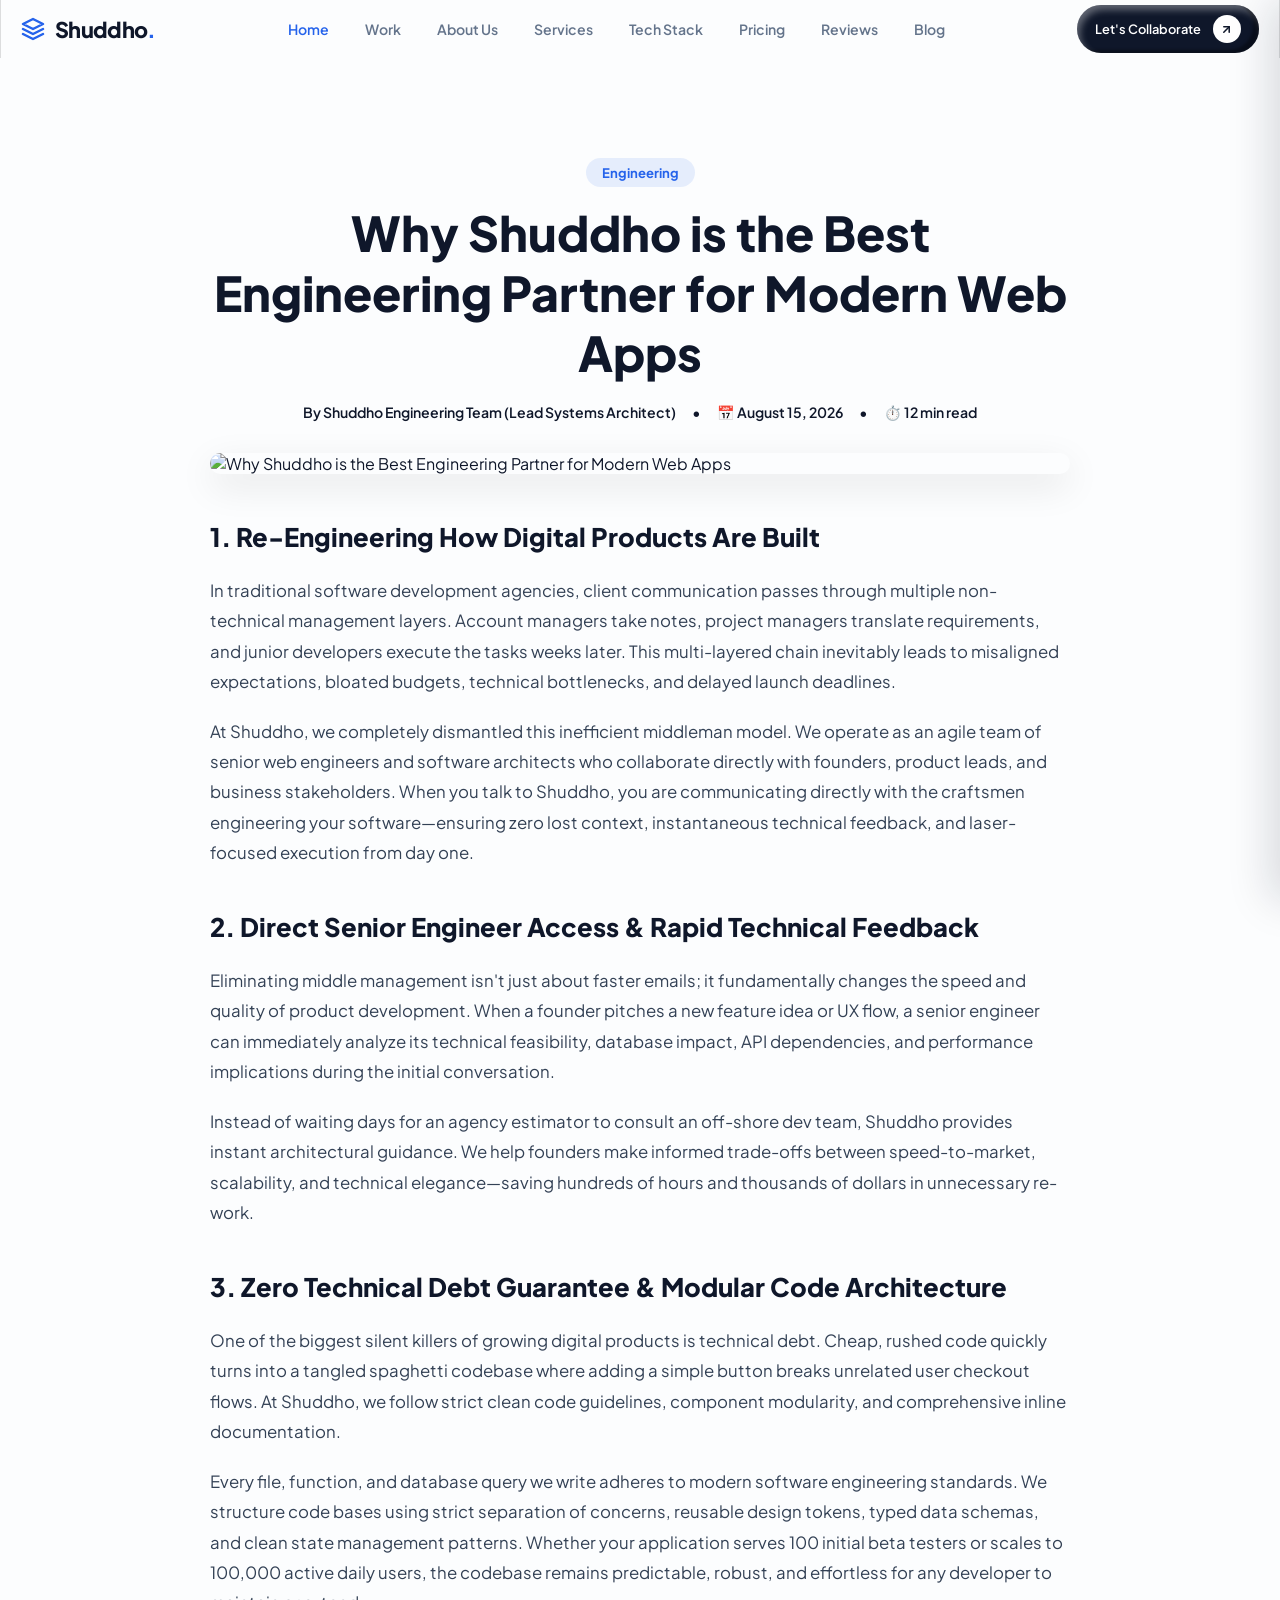
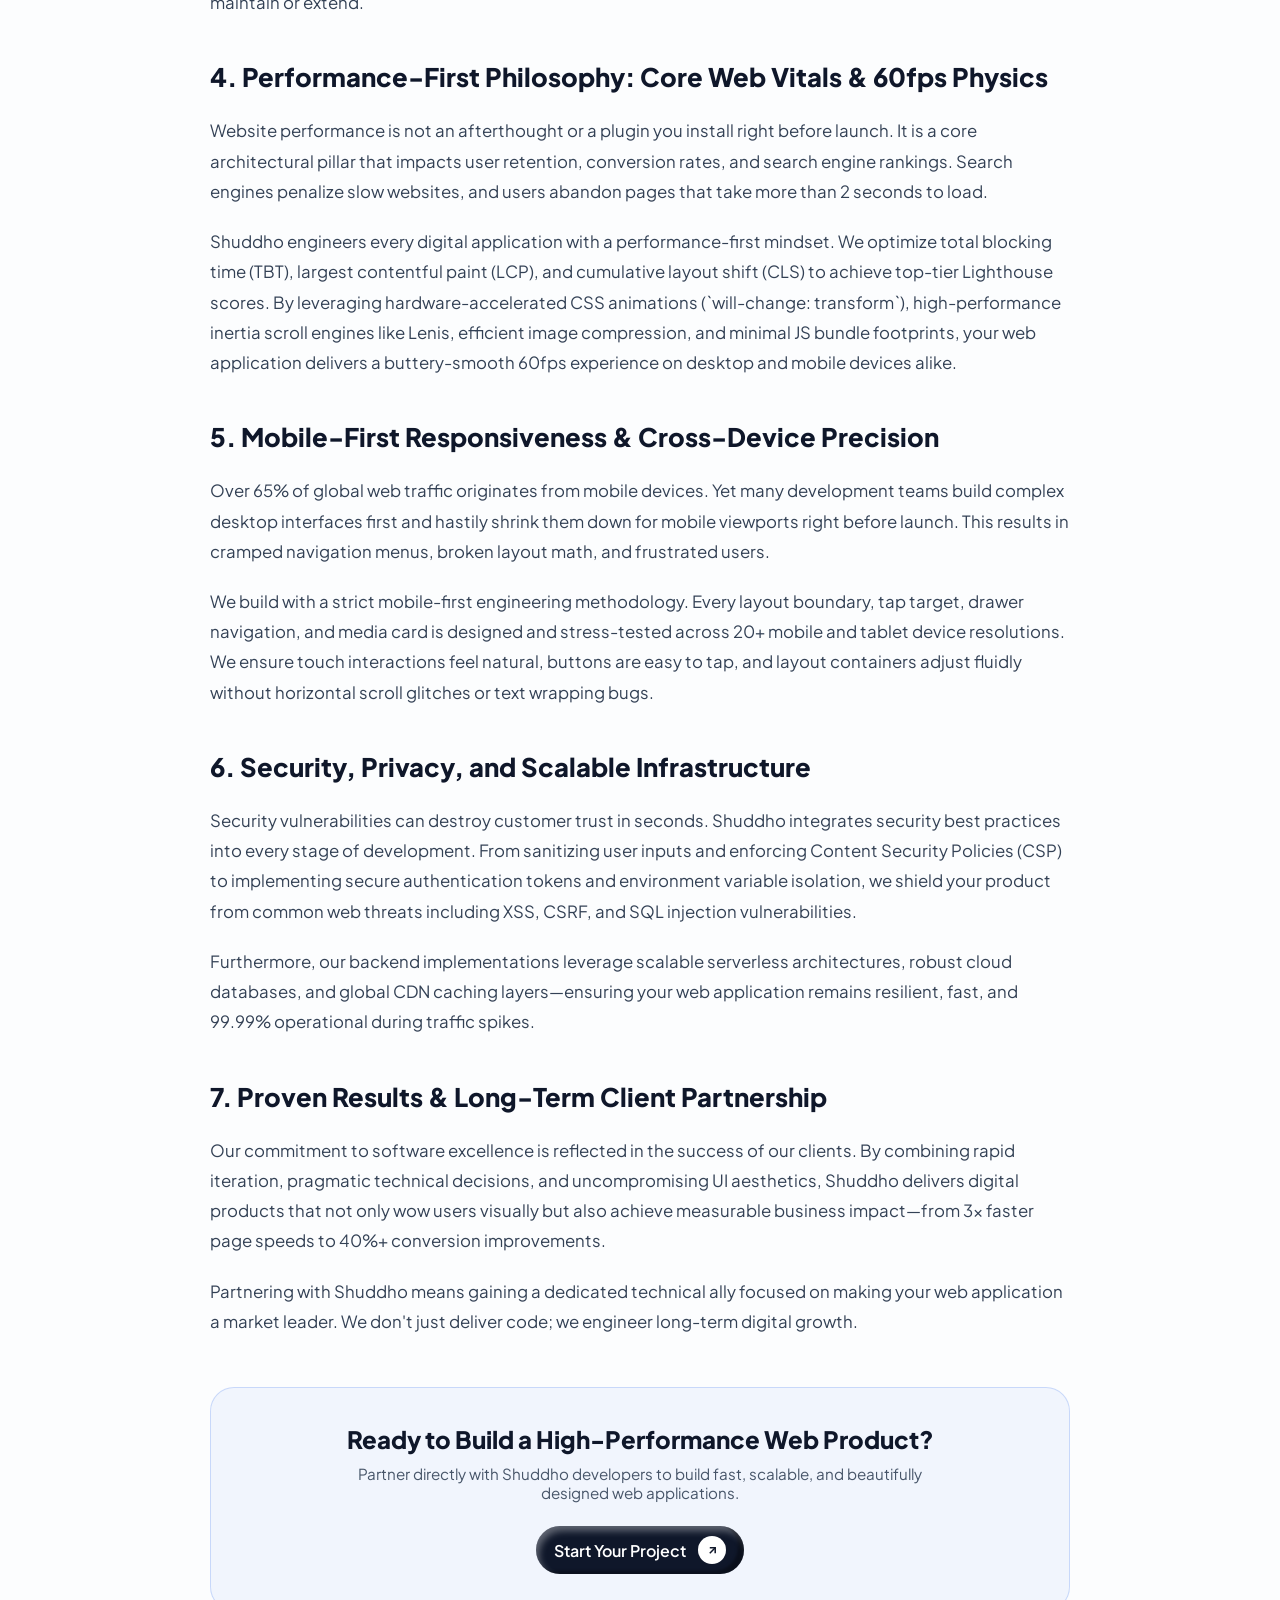
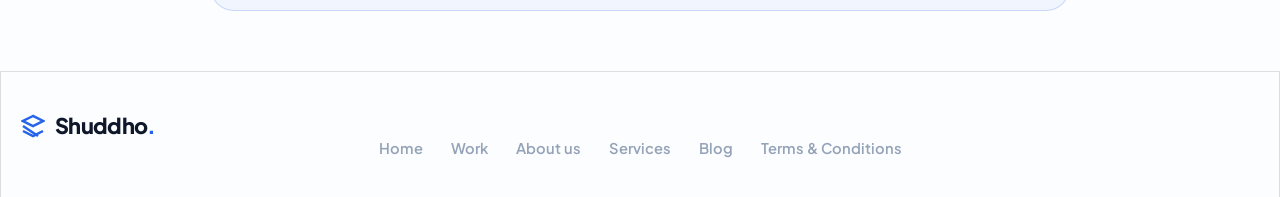
==== blog-detail.html @ afaaccaa "mobile responsive v1" ====
<!DOCTYPE html>
<html lang="en">

<head>
    <meta charset="UTF-8">
    <meta name="viewport" content="width=device-width, initial-scale=1.0">
    <title>Article — Shuddho Insights</title>
    <!-- Modern Typography: Plus Jakarta Sans -->
    <link rel="preconnect" href="https://fonts.googleapis.com">
    <link rel="preconnect" href="https://fonts.gstatic.com" crossorigin>
    <link href="https://fonts.googleapis.com/css2?family=Plus+Jakarta+Sans:wght@400;500;600;700;800&display=swap"
        rel="stylesheet">
    <link rel="stylesheet" href="assets/css/style.css">
    <!-- Swiper Slider CDN -->
    <link rel="stylesheet" href="https://cdn.jsdelivr.net/npm/swiper@11/swiper-bundle.min.css">
    <script src="https://cdn.jsdelivr.net/npm/swiper@11/swiper-bundle.min.js"></script>
    <!-- jQuery CDN -->
    <script src="https://code.jquery.com/jquery-3.7.1.min.js"></script>
    <!-- Lenis Smooth Scroll CDN -->
    <link rel="stylesheet" href="https://cdn.jsdelivr.net/npm/lenis@1.1.18/dist/lenis.css">
    <script src="https://cdn.jsdelivr.net/npm/lenis@1.1.18/dist/lenis.min.js"></script>
    <script src="assets/js/main.js" defer></script>
</head>

<body>
    <!-- Top Reading Scroll Progress Bar -->
    <div class="top-scroll-progress" id="top-scroll-progress"></div>

    <!-- Custom Cursor Pointer Elements -->
    <div class="custom-cursor-dot" id="cursor-dot"></div>
    <div class="custom-cursor-circle" id="cursor-circle"></div>

    <!-- Mobile Drawer Backdrop Overlay -->
    <div class="drawer-overlay" id="drawer-overlay"></div>

    <!-- Mobile Navigation Drawer -->
    <aside class="mobile-drawer" id="mobile-drawer" aria-label="Mobile Navigation Drawer">
        <div class="drawer-header">
            <a href="#" class="brand-logo">
                <span class="logo-icon">
                    <svg width="22" height="22" viewBox="0 0 24 24" fill="none" stroke="currentColor" stroke-width="2.5"
                        stroke-linecap="round" stroke-linejoin="round">
                        <polygon points="12 2 2 7 12 12 22 7 12 2" />
                        <polyline points="2 17 12 22 22 17" />
                        <polyline points="2 12 12 17 22 12" />
                    </svg>
                </span>
                <span class="logo-text">Shuddho<span class="brand-dot">.</span></span>
            </a>
            <button class="drawer-close-btn" id="drawer-close-btn" aria-label="Close navigation drawer">
                <svg width="20" height="20" viewBox="0 0 24 24" fill="none" stroke="currentColor" stroke-width="2.5"
                    stroke-linecap="round" stroke-linejoin="round">
                    <line x1="18" y1="6" x2="6" y2="18"></line>
                    <line x1="6" y1="6" x2="18" y2="18"></line>
                </svg>
            </button>
        </div>

        <nav class="drawer-nav">
            <ul class="drawer-list">
                <li class="drawer-item"><a href="#" class="drawer-link active">Home</a></li>
                <li class="drawer-item"><a href="#work" class="drawer-link">Work</a></li>
                <li class="drawer-item"><a href="#about" class="drawer-link">About us</a></li>
                <li class="drawer-item"><a href="#services" class="drawer-link">Services</a></li>
                <li class="drawer-item"><a href="#stack" class="drawer-link">Tech Stack</a></li>
                <li class="drawer-item"><a href="#pricing" class="drawer-link">Pricing</a></li>
                <li class="drawer-item"><a href="#testimonials" class="drawer-link">Reviews</a></li>
                <li class="drawer-item"><a href="#blog" class="drawer-link">Blog</a></li>
            </ul>
        </nav>

        <div class="drawer-footer">
            <a href="#collaborate" class="btn-dark btn-drawer-cta">
                <span>Let's Collaborate</span>
                <span class="badge-icon">
                    <svg width="13" height="13" viewBox="0 0 24 24" fill="none" stroke="currentColor" stroke-width="2.8"
                        stroke-linecap="round" stroke-linejoin="round">
                        <line x1="7" y1="17" x2="17" y2="7"></line>
                        <polyline points="7 7 17 7 17 17"></polyline>
                    </svg>
                </span>
            </a>
        </div>
    </aside>
    <header class="header">
        <div class="container">
            <a href="#" class="brand-logo" id="brand-logo">
                <span class="logo-icon">
                    <svg width="24" height="24" viewBox="0 0 24 24" fill="none" stroke="currentColor" stroke-width="2.5"
                        stroke-linecap="round" stroke-linejoin="round">
                        <polygon points="12 2 2 7 12 12 22 7 12 2" />
                        <polyline points="2 17 12 22 22 17" />
                        <polyline points="2 12 12 17 22 12" />
                    </svg>
                </span>
                <span class="logo-text">Shuddho<span class="brand-dot">.</span></span>
            </a>

            <nav class="nav-capsule" aria-label="Main Navigation">
                <ul class="nav-list" id="nav-list">
                    <li class="nav-item"><a href="#" class="nav-link active">Home</a></li>
                    <li class="nav-item"><a href="#work" class="nav-link">Work</a></li>
                    <li class="nav-item"><a href="#about" class="nav-link">About us</a></li>
                    <li class="nav-item"><a href="#services" class="nav-link">Services</a></li>
                    <li class="nav-item"><a href="#stack" class="nav-link">Tech Stack</a></li>
                    <li class="nav-item"><a href="#pricing" class="nav-link">Pricing</a></li>
                    <li class="nav-item"><a href="#testimonials" class="nav-link">Reviews</a></li>
                    <li class="nav-item"><a href="#blog" class="nav-link">Blog</a></li>
                </ul>
            </nav>

            <div class="header-actions">
                <a href="#collaborate" class="btn-dark btn-collaborate" id="btn-collaborate">
                    <span>Let's Collaborate</span>
                    <span class="badge-icon">
                        <svg width="13" height="13" viewBox="0 0 24 24" fill="none" stroke="currentColor"
                            stroke-width="2.8" stroke-linecap="round" stroke-linejoin="round">
                            <line x1="7" y1="17" x2="17" y2="7"></line>
                            <polyline points="7 7 17 7 17 17"></polyline>
                        </svg>
                    </span>
                </a>

                <!-- Hamburger Mobile Appbar Toggle Button -->
                <button class="mobile-toggle-btn" id="mobile-toggle-btn" aria-label="Open mobile menu">
                    <span class="hamburger-bar"></span>
                    <span class="hamburger-bar"></span>
                    <span class="hamburger-bar"></span>
                </button>
            </div>
        </div>

    </header>

    <!-- Article Reader Section -->
    <article class="shuddho-section article-detail-container" style="padding-top: 100px; padding-bottom: 60px;">
        <div class="article-meta-header" id="article-header">
            <!-- Dynamically rendered -->
        </div>

        <!-- Cover Image -->
        <div class="article-cover-box" id="article-cover-box">
            <!-- Dynamically rendered -->
        </div>

        <!-- Article Body Content -->
        <div class="article-body-content" id="article-body-content">
            <!-- Dynamically rendered -->
        </div>

        <!-- Article Share & CTA Box -->
        <div class="article-cta-box"
            style="margin-top: 50px; padding: 36px; background: rgba(37, 99, 235, 0.05); border: 1px solid rgba(37, 99, 235, 0.2); border-radius: 24px; text-align: center;">
            <h3 style="font-size: 1.5rem; font-weight: 800; color: var(--color-dark-text); margin-bottom: 10px;">
                Ready to Build a High-Performance Web Product?</h3>
            <p style="font-size: 0.95rem; color: #475569; max-width: 600px; margin: 0 auto 24px auto;">Partner
                directly with Shuddho developers to build fast, scalable, and beautifully designed web applications.
            </p>
            <a href="index.html#collaborate" class="btn-dark">
                <span>Start Your Project</span>
                <span class="badge-icon">
                    <svg width="13" height="13" viewBox="0 0 24 24" fill="none" stroke="currentColor"
                        stroke-width="2.8">
                        <line x1="7" y1="17" x2="17" y2="7"></line>
                        <polyline points="7 7 17 7 17 17"></polyline>
                    </svg>
                </span>
            </a>
        </div>
    </article>
    </div>

    <!-- Footer -->
    <div class="separator"></div>
    <footer class="footer">
        <div class="container" style="padding-top: 40px; padding-bottom: 40px;">
            <div class="footer-top-row">
                <a href="index.html" class="brand-logo">
                    <span class="logo-icon">
                        <svg width="24" height="24" viewBox="0 0 24 24" fill="none" stroke="currentColor"
                            stroke-width="2.5">
                            <polygon points="12 2 2 7 12 12 22 7 12 2" />
                            <polyline points="2 17 12 22 22 17" />
                            <polyline points="2 12 17 22 12" />
                        </svg>
                    </span>
                    <span class="logo-text">Shuddho<span class="brand-dot">.</span></span>
                </a>
                <ul class="footer-nav-links">
                    <li><a href="index.html">Home</a></li>
                    <li><a href="index.html#work">Work</a></li>
                    <li><a href="index.html#about">About us</a></li>
                    <li><a href="index.html#services">Services</a></li>
                    <li><a href="blog.html">Blog</a></li>
                    <li><a href="terms.html">Terms & Conditions</a></li>
                </ul>
            </div>
        </div>
    </footer>

    <!-- Interactive Scroll-To-Top Button -->
    <button class="scroll-to-top-btn" id="scroll-to-top-btn" aria-label="Scroll back to top">
        <svg class="progress-ring" width="44" height="44" viewBox="0 0 44 44">
            <circle class="progress-ring-bg" cx="22" cy="22" r="18" fill="none" stroke="rgba(255, 255, 255, 0.1)"
                stroke-width="2.5" />
            <circle class="progress-ring-circle" id="scroll-progress-circle" cx="22" cy="22" r="18" fill="none"
                stroke="var(--color-primary, #ffffff)" stroke-width="2.5" stroke-dasharray="113.097"
                stroke-dashoffset="113.097" />
        </svg>
        <span class="scroll-top-arrow">
            <svg width="18" height="18" viewBox="0 0 24 24" fill="none" stroke="currentColor" stroke-width="2.5"
                stroke-linecap="round" stroke-linejoin="round">
                <line x1="12" y1="19" x2="12" y2="5"></line>
                <polyline points="5 12 12 5 19 12"></polyline>
            </svg>
        </span>
    </button>
</body>

</html>
---- assets/css/style.css ----
/* ==========================================================================
   Design System & Modern CSS Reset - Shuddho (Development Brand)
   ========================================================================== */

:root {
   --font-primary: 'Plus Jakarta Sans', -apple-system, BlinkMacSystemFont, 'Segoe UI', Roboto, sans-serif;

   /* Blue Brand Color Palette */
   --color-brand-blue: #2563eb;
   --color-brand-blue-hover: #1d4ed8;
   --color-brand-blue-light: #3b82f6;
   --color-brand-cyan: #0284c7;

   /* Neutral Palette */
   --color-bg-page: #f1f5f9;
   --color-card-bg: #fcfdfe;
   --color-dark-text: #0f172a;
   --color-body-text: #64748b;
   --color-dark-btn: #0f172a;
   --color-dark-btn-hover: #1e293b;
   --color-nav-bg: #e2e8f0;
   --color-active-pill: #ffffff;
   --color-accent-amber: #f59e0b;
   --color-border: #83838344;

   /* Radii & Transitions */
   --radius-card: 28px;
   --radius-pill: 9999px;
   --transition-smooth: all 0.28s cubic-bezier(0.4, 0, 0.2, 1);
}

*,
*::before,
*::after {
   box-sizing: border-box;
   margin: 0;
   padding: 0;
}

html {
   font-size: 16px;
   scroll-behavior: smooth;
   -webkit-font-smoothing: antialiased;
   -moz-osx-font-smoothing: grayscale;
}

.separator {
   border-top: 0.2px solid var(--color-border);
   width: 100%;
}


/* Custom Cursor Setup */
@media (hover: hover) and (pointer: fine) {
   body {
      cursor: none !important;
   }

   a,
   button {
      cursor: pointer;
   }
}

body {
   font-family: var(--font-primary);
   background-color: var(--color-card-bg);
   color: var(--color-dark-text);
   min-height: 100vh;
   justify-content: center;
   padding: 02;
   align-items: center;
   /* padding: 20px; */
}

body.drawer-open {
   overflow: hidden !important;
}

a {
   text-decoration: none;
   color: inherit;
}

ul {
   list-style: none;
}

/* ==========================================================================
   Custom Pointer & Color Inversion Effect (Text Content Focus)
   ========================================================================== */

.custom-cursor-dot {
   position: fixed;
   top: 0;
   left: 0;
   width: 8px;
   height: 8px;
   background-color: var(--color-brand-blue);
   border-radius: 50%;
   pointer-events: none;
   z-index: 10000;
   transform: translate(-50%, -50%);
   transition: opacity 0.2s ease, transform 0.15s ease;
   opacity: 0;
}

.custom-cursor-circle {
   position: fixed;
   top: 0;
   left: 0;
   width: 0px;
   height: 0px;
   background-color: rgb(0, 0, 0);
   border: 1.5px solid var(--color-brand-blue);
   border-radius: 50%;
   pointer-events: none;
   z-index: 9999;
   mix-blend-mode: difference;
   transform: translate(-50%, -50%) scale(1);
   transition: transform 0.25s cubic-bezier(0.16, 1, 0.3, 1), opacity 0.25s ease, background-color 0.2s ease, border-color 0.2s ease;
   opacity: 0;
}

/* Active Custom Cursor State */
.custom-cursor-dot.visible,
.custom-cursor-circle.visible {
   opacity: 1;
}

/* Hover Enlarged State */
.custom-cursor-circle.hover-active {
   transform: translate(-50%, -50%) scale(20);
   background-color: rgb(0, 0, 0);
   border-color: rgb(0, 0, 0);
}

.custom-cursor-dot.hover-active {
   opacity: 1;
   transform: translate(-50%, -50%) scale(1.4);
   background-color: var(--color-brand-blue);
}

/* Ensure text headings have clean cursor target area */
.hero-title,
.hero-description {
   cursor: default;
}

/* ==========================================================================
   Hero Page Outer Wrapper & Card Container
   ========================================================================== */

.container {
   width: 100%;
   padding: 0 20px;
   max-width: 1440px;
   margin: 0 auto;
   border-left: 1px solid var(--color-border);
   border-right: 1px solid var(--color-border);
}

.hero-card {
   position: relative;
   overflow: hidden;
}

.hero-card__inner {
   min-height: 90vh;
   display: flex;
   flex-direction: column;
   justify-content: space-between;
}

/* Ambient Blue Background Glows */
.ambient-glow {
   position: absolute;
   border-radius: 50%;
   pointer-events: none;
   z-index: 1;
   filter: blur(110px);
   opacity: 0.8;
}

.glow-blue-primary {
   width: 600px;
   height: 600px;
   top: -10%;
   left: -10%;
   background: radial-gradient(circle, rgba(37, 99, 235, 0.28) 0%, rgba(147, 197, 253, 0.35) 55%, rgba(255, 255, 255, 0) 80%);
}

.glow-cyan-secondary {
   width: 650px;
   height: 650px;
   top: -5%;
   right: -12%;
   background: radial-gradient(circle, rgba(14, 165, 233, 0.25) 0%, rgba(186, 230, 253, 0.35) 55%, rgba(255, 255, 255, 0) 80%);
}

/* ==========================================================================
   Header & Navigation
   ========================================================================== */

/* ==========================================================================
   Header & Navigation (Sticky & Scaled-Down On Scroll)
   ========================================================================== */

.header {
   position: static;

}

.header .container {
   max-width: 1440px;
   padding: 5px 20px;
   display: flex;
   justify-content: space-between;
   margin: 0 auto;
}

/* Scrolled Sticky Compact Header (Top 10px) */
.header.scrolled {
   position: sticky;
   top: 0;
   z-index: 999;
   /* border: 1px solid rgba(0, 0, 0, 0.08); */
   background: rgb(255, 255, 255);

}

/* Brand Logo with Blue Highlight */
.brand-logo {
   display: flex;
   align-items: center;
   gap: 10px;
   font-size: 1.35rem;
   font-weight: 800;
   letter-spacing: -0.03em;
   color: var(--color-dark-text);
   transition: all 0.35s cubic-bezier(0.16, 1, 0.3, 1);
}

.header.scrolled .brand-logo {
   font-size: 1.15rem;
   gap: 8px;
}

.logo-icon {
   display: flex;
   align-items: center;
   justify-content: center;
   color: var(--color-brand-blue);
   transition: all 0.35s cubic-bezier(0.16, 1, 0.3, 1);
}

.logo-icon svg {
   width: 24px;
   height: 24px;
   transition: all 0.35s cubic-bezier(0.16, 1, 0.3, 1);
}

.header.scrolled .logo-icon svg {
   width: 20px;
   height: 20px;
}

.brand-dot {
   color: var(--color-brand-blue);
}

/* Capsule Nav Bar — Desktop Navigation */
.nav-capsule {
   display: flex;
   align-items: center;
   /* background: rgba(255, 255, 255, 0.75); */
   /* border: 1px solid var(--color-border, rgba(0, 0, 0, 0.08)); */
   /* border-radius: var(--radius-pill, 9999px); */
   /* padding: 5px 8px; */
   /* backdrop-filter: blur(16px); */
   /* -webkit-backdrop-filter: blur(16px); */
   /* box-shadow: 0 4px 20px rgba(0, 0, 0, 0.04); */
   transition: all 0.35s cubic-bezier(0.16, 1, 0.3, 1);
}

.header.scrolled .nav-capsule {
   padding: 3px 5px;
   /* background: rgba(241, 245, 249, 0.85); */
   /* border-color: rgba(0, 0, 0, 0.05); */
}

.nav-list {
   display: flex;
   align-items: center;
   gap: 4px;
   list-style: none;
   margin: 0;
   padding: 0;
}

.nav-link {
   display: inline-block;
   padding: 8px 16px;
   font-size: 0.88rem;
   font-weight: 600;
   color: var(--color-muted-text, #64748b);
   text-decoration: none;
   border-radius: var(--radius-pill, 9999px);
   transition: all 0.35s cubic-bezier(0.16, 1, 0.3, 1);
   text-transform: capitalize;
}

.header.scrolled .nav-link {
   padding: 6px 12px;
   font-size: 0.82rem;
}

.nav-link:hover {
   color: var(--color-dark-text, #0f172a);
   background: rgba(0, 0, 0, 0.04);
}

.nav-link.active {
   color: var(--color-brand-blue);
   /* background: var(--color-dark-btn, #0f172a);
   box-shadow: 0 2px 8px rgba(15, 23, 42, 0.25); */
}

.header-actions {
   display: flex;
   align-items: center;
   gap: 12px;
   transition: all 0.35s cubic-bezier(0.16, 1, 0.3, 1);
}

/* Header Collaborate Button */
.btn-dark {
   display: inline-flex;
   align-items: center;
   justify-content: center;
   gap: 12px;
   background-color: var(--color-dark-btn);
   padding: 10px 18px;
   color: #ffffff;
   border-radius: var(--radius-pill);
   font-weight: 600;
   transition: all 0.35s cubic-bezier(0.16, 1, 0.3, 1);
   cursor: pointer;
   box-shadow: inset -6px -3px 3px #0000005e, inset 3px 5px 7px #ffffff57;
   width: fit-content;
}

.header.scrolled .btn-dark {
   padding: 8px 14px;
   font-size: 0.82rem;
   gap: 8px;
}

.btn-collaborate {
   font-size: 0.8rem;
}

.btn-dark:hover {
   background-color: var(--color-brand-blue);
   transform: translateY(-2px);
   box-shadow: inset -6px -3px 3px #0000004a, inset 3px 5px 7px #ffffff9e;
}

/* Circular Arrow Icon Badge */
.badge-icon {
   display: flex;
   align-items: center;
   justify-content: center;
   width: 28px;
   height: 28px;
   background-color: #ffffff;
   color: var(--color-dark-btn);
   border-radius: 50%;
   transition: all 0.35s cubic-bezier(0.16, 1, 0.3, 1);
}

.header.scrolled .badge-icon {
   width: 24px;
   height: 24px;
}

.btn-dark:hover .badge-icon {
   color: var(--color-brand-blue);
   transform: translate(2px, -2px) scale(1.05);
}

/* Appbar Navigation Toggle Button — Hidden on Desktop, Active on Mobile / Small Devices */
.mobile-toggle-btn {
   display: none;
   flex-direction: column;
   justify-content: center;
   align-items: center;
   gap: 5px;
   width: 36px;
   height: 36px;
   background-color: transparent;
   border: none;
   /* border-radius: 50%; */
   cursor: pointer;
   transition: all 0.35s cubic-bezier(0.16, 1, 0.3, 1);
   backdrop-filter: blur(12px);
   -webkit-backdrop-filter: blur(12px);
}

.header.scrolled .mobile-toggle-btn {
   width: 32px;
   height: 32px;
}

.mobile-toggle-btn:hover {
   /* background-color: var(--color-brand-blue); */
   /* border-color: var(--color-brand-blue); */
   transform: scale(1.05);
}

.hamburger-bar {
   width: 18px;
   height: 2px;
   background-color: var(--color-dark-text);
   border-radius: 2px;
   transition: transform 0.3s cubic-bezier(0.4, 0, 0.2, 1), opacity 0.2s ease, background-color 0.2s ease;
}

.mobile-toggle-btn:hover .hamburger-bar {
   background-color: black;
}

.mobile-toggle-btn.active .hamburger-bar:nth-child(1) {
   transform: translateY(7px) rotate(45deg);
}

.mobile-toggle-btn.active .hamburger-bar:nth-child(2) {
   opacity: 0;
}

.mobile-toggle-btn.active .hamburger-bar:nth-child(3) {
   transform: translateY(-7px) rotate(-45deg);
}

/* ==========================================================================
   Mobile Navigation Drawer & Backdrop Overlay
   ========================================================================== */

.drawer-overlay {
   position: fixed;
   inset: 0;
   background-color: rgba(15, 23, 42, 0.45);
   backdrop-filter: blur(6px);
   -webkit-backdrop-filter: blur(6px);
   z-index: 9998;
   opacity: 0;
   pointer-events: none;
   transition: opacity 0.35s ease;
}

.drawer-overlay.active {
   opacity: 1;
   pointer-events: auto;
}

.mobile-drawer {
   position: fixed;
   top: 0;
   right: 0;
   bottom: 0;
   width: 320px;
   max-width: 85vw;
   background-color: #ffffff;
   z-index: 9999;
   transform: translateX(100%);
   transition: transform 0.38s cubic-bezier(0.16, 1, 0.3, 1);
   display: flex;
   flex-direction: column;
   justify-content: space-between;
   padding: 24px 20px;
   box-shadow: -10px 0 40px rgba(15, 23, 42, 0.15);
   box-sizing: border-box;
   overflow-x: hidden;
   overflow-y: auto;
}

.mobile-drawer.open {
   transform: translateX(0);
}

.drawer-header {
   display: flex;
   align-items: center;
   justify-content: space-between;
   padding-bottom: 20px;
   border-bottom: 1px dotted #f1f5f9;
   box-sizing: border-box;
}

.drawer-close-btn {
   display: flex;
   align-items: center;
   justify-content: center;
   width: 36px;
   height: 36px;
   /* border-radius: 50%; */
   background-color: transparent;
   border: none;
   color: var(--color-dark-text);
   cursor: pointer;
   transition: var(--transition-smooth);
}

.drawer-close-btn:hover {
   /* background-color: var(--color-brand-blue); */
   /* color: #ffffff; */
}

.drawer-nav {
   margin: 24px 0;
   flex: 1;
   overflow-x: hidden;
   overflow-y: auto;
   box-sizing: border-box;
}

.drawer-list {
   display: flex;
   flex-direction: column;
   gap: 6px;
   box-sizing: border-box;
   width: 100%;
}

.drawer-link {
   display: block;
   padding: 12px 18px;
   font-size: 1.05rem;
   font-weight: 600;
   color: #475569;
   border-radius: 12px;
   transition: var(--transition-smooth);
   box-sizing: border-box;
}

.drawer-link:hover,
.drawer-link.active {
   background-color: #eff6ff;
   color: var(--color-brand-blue);
}

.drawer-footer {
   padding-top: 16px;
   border-top: 1px dotted #f1f5f9;
   box-sizing: border-box;
}

.btn-drawer-cta {
   width: 100%;
   justify-content: center;
   padding: 12px 20px;
   font-size: 0.95rem;
   box-sizing: border-box;
}

/* ==========================================================================
   Hero Main Content Section
   ========================================================================== */

.hero-body {
   position: relative;
   z-index: 10;
   display: flex;
   flex-direction: column;
   align-items: center;
   text-align: center;
   padding: 80px 0 60px 0;
   /* margin: auto 0; */
}

/* Headline */
.hero-title {
   font-size: clamp(2.8rem, 5.8vw, 5rem);
   font-weight: 800;
   line-height: 1.08;
   letter-spacing: -0.04em;
   color: var(--color-dark-text);
   margin-bottom: 24px;
   max-width: 960px;
}

/* Subtitle Description */
.hero-description {
   font-size: clamp(1rem, 1.25vw, 1.15rem);
   font-weight: 500;
   line-height: 1.6;
   color: var(--color-body-text);
   max-width: 680px;
   margin-bottom: 48px;
}

/* Hero Actions & Social Proof Container */
.hero-actions {
   display: flex;
   align-items: center;
   justify-content: center;
   flex-wrap: wrap;
   gap: 32px;
}

/* Main Get Started Button */
.btn-get-started {
   padding: 10px 10px 10px 26px;
   font-size: 0.98rem;
}

.btn-get-started .badge-icon {
   width: 34px;
   height: 34px;
}

/* Social Proof Component */
.social-proof {
   display: flex;
   align-items: center;
   gap: 16px;
}

/* Overlapping Avatars */
.avatar-group {
   display: flex;
   align-items: center;
}

.avatar-item {
   width: 42px;
   height: 42px;
   border-radius: 50%;
   margin-left: -12px;
   border: 2.5px dotted #ffffff;
   overflow: hidden;
   box-shadow: 0 4px 10px rgba(0, 0, 0, 0.08);
   transition: transform 0.2s ease;
   background-color: #cbd5e1;
}

.avatar-item:first-child {
   margin-left: 0;
}

.avatar-item:hover {
   transform: translateY(-3px) scale(1.08);
   z-index: 2;
}

.avatar-item img {
   width: 100%;
   height: 100%;
   object-fit: cover;
}

/* Rating Info */
.rating-info {
   display: flex;
   flex-direction: column;
   align-items: flex-start;
   gap: 2px;
   text-align: left;
}

.stars {
   color: var(--color-accent-amber);
   font-size: 1.05rem;
   letter-spacing: 2px;
   line-height: 1;
}

.rating-label {
   font-size: 0.85rem;
   font-weight: 600;
   color: var(--color-body-text);
}

/* ==========================================================================
   Responsive Breakpoints & Mobile Optimization
   ========================================================================== */

/* Disable custom cursor on touch devices to avoid tap interference */
@media (hover: none) or (pointer: coarse) {

   .custom-cursor-dot,
   .custom-cursor-circle {
      display: none !important;
   }

   body,
   a,
   button {
      cursor: auto !important;
   }
}

@media (max-width: 1024px) {
   .nav-capsule {
      display: none !important;
   }

   .mobile-toggle-btn {
      display: flex !important;
   }

   .hero-card {
      min-height: auto;
   }

   .hero-body {
      /* padding: 60px 16px 40px 16px; */
   }

   .hero-title {
      font-size: clamp(2.4rem, 6vw, 3.8rem);
   }
}

@media (max-width: 768px) {


   .hero-card {
      /* border-radius: 20px; */
      min-height: auto;
   }

   /* Ambient Glows scaling on mobile */
   .glow-blue-primary,
   .glow-cyan-secondary {
      width: 320px;
      height: 320px;
      filter: blur(70px);
      opacity: 0.7;
   }



   .brand-logo {
      font-size: 1.2rem;
   }

   .btn-collaborate {
      display: none;
   }

   /* Hero Body Mobile */
   .hero-body {
      /* padding: 36px 8px 24px 8px; */
   }

   .hero-title {
      font-size: clamp(1.9rem, 7.8vw, 2.9rem);
      margin-bottom: 16px;
      letter-spacing: -0.035em;
      line-height: 1.15;
   }

   .hero-title br {
      display: none;
   }

   .hero-description {
      font-size: clamp(0.9rem, 3.8vw, 1.02rem);
      line-height: 1.55;
      margin-bottom: 32px;
      padding: 0 4px;
   }

   .hero-actions {
      flex-direction: column;
      width: 100%;
      gap: 24px;
   }

   .btn-get-started {
      width: 100%;
      /* max-width: 320px;/ */
      justify-content: center;
      padding: 6px 10px 6px 22px;
      font-size: 0.95rem;
      width: fit-content;
   }

   .social-proof {
      flex-direction: column;
      align-items: center;
      gap: 12px;
   }

   .rating-info {
      align-items: center;
      text-align: center;
   }
}

@media (max-width: 480px) {
   body {
      padding: 6px;
   }

   .hero-card {
      /* border-radius: 16px; */
   }

   .brand-logo {
      font-size: 1.15rem;
   }

   .hero-title {
      font-size: clamp(1.75rem, 7.2vw, 2.4rem);
   }

   .hero-description {
      font-size: 0.88rem;
   }
}

/* ==========================================================================
   Trusted Brands & Past Clients Parallax Marquee Section
   ========================================================================== */

.brands-section {
   position: relative;
   padding: 60px 24px;
   overflow: hidden;

}

.brands-glow {
   position: absolute;
   top: 50%;
   left: 50%;
   transform: translate(-50%, -50%);
   width: 600px;
   height: 400px;
   background: radial-gradient(circle, rgba(37, 99, 235, 0.08) 0%, rgba(14, 165, 233, 0.04) 50%, transparent 75%);
   border-radius: 50%;
   pointer-events: none;
   z-index: 1;
   filter: blur(80px);
}

.brands-header {
   position: relative;
   z-index: 2;
   text-align: center;
   max-width: 680px;
   margin: 0 auto 48px auto;
}

.section-badge {
   display: inline-flex;
   align-items: center;
   gap: 8px;
   padding: 6px 16px;
   background-color: rgba(37, 99, 235, 0.08);
   border: 1px dotted rgba(37, 99, 235, 0.18);
   border-radius: var(--radius-pill);
   font-size: 0.75rem;
   font-weight: 700;
   letter-spacing: 0.08em;
   color: var(--color-brand-blue);
   margin-bottom: 18px;
   text-transform: uppercase;
}

.badge-dot {
   width: 6px;
   height: 6px;
   background-color: var(--color-brand-blue);
   border-radius: 50%;
   box-shadow: 0 0 8px var(--color-brand-blue);
   animation: pulseGlow 2s infinite ease-in-out;
}

@keyframes pulseGlow {

   0%,
   100% {
      opacity: 1;
      transform: scale(1);
   }

   50% {
      opacity: 0.4;
      transform: scale(0.8);
   }
}

.brands-title {
   font-size: clamp(1.8rem, 3.2vw, 2.5rem);
   font-weight: 800;
   letter-spacing: -0.03em;
   line-height: 1.2;
   color: var(--color-dark-text);
   margin-bottom: 14px;
}

.brands-subtitle {
   font-size: clamp(0.92rem, 1.1vw, 1.05rem);
   color: var(--color-body-text);
   line-height: 1.6;
}

/* Marquee Container & Fade Masks */
.brands-marquee-wrapper {
   position: relative;
   z-index: 2;
   display: flex;
   flex-direction: column;
   gap: 20px;
   overflow: hidden;
   padding: 10px 0;
}

.marquee-fade {
   position: absolute;
   top: 0;
   bottom: 0;
   width: 120px;
   z-index: 10;
   pointer-events: none;
}

.fade-left {
   left: 0;
   background: linear-gradient(to right, var(--color-card-bg) 0%, rgba(252, 253, 254, 0) 100%);
}

.fade-right {
   right: 0;
   background: linear-gradient(to left, var(--color-card-bg) 0%, rgba(252, 253, 254, 0) 100%);
}

.marquee-row {
   display: flex;
   overflow: hidden;
   user-select: none;
   position: relative;
   transform: translateX(0) !important;
}

.marquee-track {
   display: flex;
   width: max-content;
   gap: 20px;
   will-change: transform;
}

/* Top Row: Left to Right */
.track-left-to-right {
   animation: marqueeLeftToRight 50s linear infinite;
}

/* Bottom Row: Right to Left */
.track-right-to-left {
   animation: marqueeRightToLeft 50s linear infinite;
}

/* Pause/slow down marquee on hover for interactive feel */
.brands-marquee-wrapper:hover .marquee-track {
   animation-play-state: paused;
}

@keyframes marqueeLeftToRight {
   0% {
      transform: translate3d(-50%, 0, 0);
   }

   100% {
      transform: translate3d(0%, 0, 0);
   }
}

@keyframes marqueeRightToLeft {
   0% {
      transform: translate3d(0%, 0, 0);
   }

   100% {
      transform: translate3d(-50%, 0, 0);
   }
}

.marquee-group {
   display: flex;
   align-items: center;
   gap: 20px;
   flex-shrink: 0;
}

/* Brand Card Styling */
.brand-card {
   display: flex;
   align-items: center;
   gap: 14px;
   padding: 14px 22px;
   background-color: rgba(255, 255, 255, 0.85);
   border: 1px dotted rgba(226, 232, 240, 0.9);
   border-radius: 16px;
   box-shadow: 0 4px 14px rgba(15, 23, 42, 0.03);
   backdrop-filter: blur(10px);
   transition: transform 0.3s cubic-bezier(0.16, 1, 0.3, 1),
      box-shadow 0.3s cubic-bezier(0.16, 1, 0.3, 1),
      border-color 0.3s ease,
      background-color 0.3s ease;
   cursor: default;
   min-width: 220px;
}

.brand-card:hover {
   transform: translateY(-4px) scale(1.02);
   border-color: rgba(37, 99, 235, 0.3);
   background-color: #ffffff;
   box-shadow: 0 12px 28px -6px rgba(37, 99, 235, 0.12),
      0 4px 10px rgba(15, 23, 42, 0.04);
}

.brand-icon {
   display: flex;
   align-items: center;
   justify-content: center;
   width: 44px;
   height: 44px;
   border-radius: 12px;
   background-color: #f8fafc;
   border: 1px dotted #e2e8f0;
   color: var(--color-dark-text);
   transition: all 0.3s ease;
   flex-shrink: 0;
}

.brand-card:hover .brand-icon {
   background-color: #eff6ff;
   border-color: rgba(37, 99, 235, 0.25);
   color: var(--color-brand-blue);
   transform: rotate(-4deg) scale(1.08);
}

/* Individual Brand Color Touches on Hover */
.brand-card:hover .icon-elle {
   color: #000000;
   background-color: #f8fafc;
   border-color: #cbd5e1;
}

.brand-card:hover .icon-concretewav {
   color: #0284c7;
   background-color: #f0f9ff;
   border-color: #bae6fd;
}

.brand-card:hover .icon-stripe {
   color: #635bff;
   background-color: #f3f0ff;
   border-color: #d8d0ff;
}

.brand-card:hover .icon-vercel {
   color: #000000;
   background-color: #f1f5f9;
}

.brand-card:hover .icon-linear {
   color: #5e6ad2;
   background-color: #f0f1fe;
   border-color: #d1d5fb;
}

.brand-card:hover .icon-openai {
   color: #10a37f;
   background-color: #e6f7f3;
   border-color: #b3ebd9;
}

.brand-card:hover .icon-notion {
   color: #000000;
   background-color: #f8fafc;
}

.brand-card:hover .icon-figma {
   color: #f24e1e;
   background-color: #fff1ee;
   border-color: #ffcfc5;
}

.brand-card:hover .icon-supabase {
   color: #3ecf8e;
   background-color: #eafaf2;
   border-color: #b4f2d3;
}

.brand-card:hover .icon-github {
   color: #24292e;
   background-color: #f1f5f9;
}

.brand-card:hover .icon-shopify {
   color: #96bf48;
   background-color: #f4f9eb;
   border-color: #d8e8b6;
}

.brand-card:hover .icon-loom {
   color: #625df5;
   background-color: #f0f0fe;
   border-color: #d0cffe;
}

.brand-card:hover .icon-raycast {
   color: #ff6363;
   background-color: #fff0f0;
   border-color: #ffcccc;
}

.brand-card:hover .icon-retool {
   color: #3d5565;
   background-color: #eff3f6;
}

.brand-info {
   display: flex;
   flex-direction: column;
   gap: 2px;
}

.brand-name {
   font-size: 0.98rem;
   font-weight: 700;
   color: var(--color-dark-text);
   letter-spacing: -0.01em;
}

.brand-tag {
   font-size: 0.76rem;
   font-weight: 500;
   color: var(--color-body-text);
   white-space: nowrap;
}

/* Media Queries for Brands Section */
@media (max-width: 768px) {
   .brands-section {
      padding: 32px 0;
      overflow: hidden;
   }

   .brands-header {
      margin-bottom: 24px;
      padding: 0 12px;
   }

   .marquee-fade {
      width: 24px;
   }

   .brands-marquee-wrapper {
      gap: 12px;
      padding: 4px 0;
   }

   .marquee-group {
      gap: 12px;
   }

   .brand-card {
      padding: 10px 14px;
      min-width: 165px;
      gap: 10px;
      border-radius: 14px;
   }

   .brand-icon {
      width: 36px;
      height: 36px;
      border-radius: 10px;
   }

   .brand-name {
      font-size: 0.85rem;
   }

   .track-left-to-right {
      animation-duration: 70s;
   }

   .track-right-to-left {
      animation-duration: 70s;
   }
}

/* ==========================================================================
   Sticky Split Showcase & Interactive Carousel Projects System
   ========================================================================== */

.projects-section {
   position: relative;
   padding: 80px 0;
   overflow: visible;
}

.projects-glow {
   position: absolute;
   top: 20%;
   right: 5%;
   width: 500px;
   height: 500px;
   background: radial-gradient(circle, rgba(37, 99, 235, 0.07) 0%, rgba(14, 165, 233, 0.03) 50%, transparent 70%);
   border-radius: 50%;
   pointer-events: none;
   z-index: 1;
   filter: blur(90px);
}

.projects-header {
   position: relative;
   z-index: 2;
   text-align: center;
   max-width: 720px;
   margin: 0 auto 56px auto;
}

.projects-title {
   font-size: clamp(2rem, 3.5vw, 2.75rem);
   font-weight: 800;
   letter-spacing: -0.035em;
   line-height: 1.15;
   color: var(--color-dark-text);
   margin-bottom: 16px;
}

.projects-subtitle {
   font-size: clamp(0.95rem, 1.15vw, 1.08rem);
   color: var(--color-body-text);
   line-height: 1.6;
}

.projects-split-container {
   position: relative;
   z-index: 2;
   display: grid;
   grid-template-columns: 380px 1fr;
   gap: 48px;
   align-items: start;
   margin-bottom: 40px;
}

/* Sticky Left Content Sidebar */
.projects-sticky-left {
   position: -webkit-sticky;
   position: sticky;
   top: 100px;
   align-self: start;
   height: fit-content;
   z-index: 10;
}

.sticky-card-box {
   background-color: var(--color-card-bg);
   padding: 32px;
   display: flex;
   flex-direction: column;
   gap: 20px;
   transition: opacity 0.35s ease, transform 0.35s ease;
}

.sticky-meta {
   display: flex;
   align-items: center;
   justify-content: space-between;
}

.sticky-counter {
   font-size: 0.85rem;
   font-weight: 700;
   color: var(--color-body-text);
   letter-spacing: 0.05em;
}

.sticky-header-title {
   display: flex;
   align-items: center;
   gap: 14px;
}

.sticky-header-title .brand-icon {
   width: 48px;
   height: 48px;
   border-radius: 14px;
}

.sticky-title {
   font-size: 1.6rem;
   font-weight: 800;
   color: var(--color-dark-text);
   letter-spacing: -0.03em;
}

.sticky-description {
   font-size: 0.95rem;
   color: var(--color-body-text);
   line-height: 1.65;
}

.sticky-metric-badge {
   display: inline-flex;
   align-items: center;
   gap: 8px;
   padding: 8px 16px;
   background-color: rgba(37, 99, 235, 0.08);
   border: 1px solid rgba(37, 99, 235, 0.2);
   border-radius: var(--radius-pill);
   color: var(--color-brand-blue);
   font-size: 0.85rem;
   font-weight: 700;
   width: fit-content;
}

.sticky-actions {
   padding-top: 8px;
}

/* Right Column Scrollable Mockup Items */
.projects-scroll-right {
   display: flex;
   flex-direction: column;
   gap: 48px;
   min-width: 0;
}

.project-scroll-item {
   position: relative;
   /* border-radius: 24px; */
   overflow: hidden;
   cursor: pointer;
   /* box-shadow: 0 12px 36px -8px rgba(15, 23, 42, 0.08); */
   transition: transform 0.5s cubic-bezier(0.16, 1, 0.3, 1), box-shadow 0.5s ease, border-color 0.4s ease;
   border: 1px solid var(--color-border);
}

.project-scroll-item:hover,
.project-scroll-item.active {
   transform: scale(1.015);
   /* border-color: rgba(37, 99, 235, 0.4);
   box-shadow: 0 20px 48px -12px rgba(37, 99, 235, 0.18); */
}

.project-image-box {
   position: relative;
   width: 100%;
   height: 520px;
   overflow: hidden;
   background-color: #0f172a;
}

/* .project-scroll-img {
   width: 100%;
   height: auto;
   display: block;
   position: absolute;
   top: 0;
   left: 0;
   transform: translateY(0);
   transition: transform 6.5s cubic-bezier(0.25, 1, 0.5, 1), filter 0.5s ease;
} */

/* .project-scroll-item:hover .project-scroll-img,
.project-image-box:hover .project-scroll-img {
   transform: translateY(calc(-100% + 520px));
   filter: brightness(1.04);
} */

.image-overlay-title {
   position: absolute;
   bottom: 20px;
   right: 20px;
   padding: 8px 18px;
   background-color: rgba(15, 23, 42, 0.75);
   backdrop-filter: blur(10px);
   -webkit-backdrop-filter: blur(10px);
   color: #ffffff;
   font-size: 0.85rem;
   font-weight: 700;
   border: 1px solid rgba(255, 255, 255, 0.2);
   pointer-events: none;
}

/* CTA Box at Bottom of Scroll */
.projects-cta-wrapper {
   text-align: center;
   margin: 40px 0 20px 0;
   position: relative;
   z-index: 5;
}

.btn-view-all-projects {
   padding: 10px 12px;
   font-size: 0.75rem;
}

/* ==========================================================================
   Availability & Collaboration Powerful Hooks Section (Light Surface Optimized)
   ========================================================================== */

.projects-carousel-container.availability-container {
   position: relative;
   z-index: 5;
   max-height: 0;
   opacity: 0;
   margin-top: 0;
   padding: 0 40px;
   background: rgba(255, 255, 255, 0.85);
   backdrop-filter: blur(20px);
   -webkit-backdrop-filter: blur(20px);
   border: 1px solid transparent;
   border-radius: 28px;
   box-shadow: 0 0 0 rgba(0, 0, 0, 0);
   color: var(--color-dark-text);
   overflow: hidden;
   pointer-events: none;
   transition: max-height 0.65s cubic-bezier(0.16, 1, 0.3, 1),
      opacity 0.45s ease,
      padding 0.5s ease,
      margin-top 0.5s ease,
      border-color 0.5s ease,
      box-shadow 0.5s ease;
}

.projects-carousel-container.availability-container.is-expanded {
   max-height: 1800px;
   opacity: 1;
   margin-top: 48px;
   padding: 48px 40px;
   border-color: var(--color-border);
   box-shadow: 0 20px 50px -15px rgba(15, 23, 42, 0.08);
   pointer-events: auto;
}

.projects-carousel-container.availability-container::before {
   content: '';
   position: absolute;
   top: -120px;
   right: -120px;
   width: 340px;
   height: 340px;
   background: radial-gradient(circle, rgba(37, 99, 235, 0.08) 0%, rgba(14, 165, 233, 0.03) 60%, transparent 80%);
   border-radius: 50%;
   filter: blur(60px);
   pointer-events: none;
}

.availability-header-badge {
   display: inline-flex;
   align-items: center;
   gap: 10px;
   padding: 8px 18px;
   background: rgba(16, 185, 129, 0.08);
   border: 1px solid rgba(16, 185, 129, 0.25);
   border-radius: 100px;
   margin-bottom: 24px;
}

.availability-pulse-dot {
   width: 8px;
   height: 8px;
   background-color: #059669;
   border-radius: 50%;
   box-shadow: 0 0 10px rgba(5, 150, 105, 0.5);
   animation: pulseDot 2s infinite ease-in-out;
}

@keyframes pulseDot {

   0%,
   100% {
      transform: scale(1);
      opacity: 1;
   }

   50% {
      transform: scale(1.4);
      opacity: 0.6;
   }
}

.availability-badge-text {
   font-size: 0.8rem;
   font-weight: 700;
   color: #059669;
   letter-spacing: 0.06em;
   text-transform: uppercase;
}

.availability-main-hook {
   margin-bottom: 40px;
   max-width: 840px;
}

.availability-title {
   font-size: clamp(1.8rem, 3vw, 2.5rem);
   font-weight: 800;
   color: var(--color-dark-text);
   letter-spacing: -0.03em;
   line-height: 1.2;
   margin-bottom: 16px;
}

.availability-subtitle {
   font-size: clamp(0.98rem, 1.2vw, 1.12rem);
   color: var(--color-body-text);
   line-height: 1.65;
}

.availability-hooks-grid {
   display: grid;
   grid-template-columns: repeat(auto-fit, minmax(280px, 1fr));
   gap: 24px;
   margin-bottom: 40px;
}

.hook-card {
   background: #ffffff;
   border: 1px solid var(--color-border);
   border-radius: 20px;
   padding: 28px;
   display: flex;
   flex-direction: column;
   justify-content: space-between;
   transition: all 0.35s cubic-bezier(0.16, 1, 0.3, 1);
   box-shadow: 0 4px 20px -6px rgba(15, 23, 42, 0.04);
}

.hook-card:hover {
   transform: translateY(-6px);
   background: #ffffff;
   border-color: var(--color-brand-blue);
   box-shadow: 0 16px 36px -10px rgba(37, 99, 235, 0.15);
}

.hook-card-header {
   display: flex;
   align-items: center;
   justify-content: space-between;
   margin-bottom: 20px;
}

.hook-icon-box {
   width: 44px;
   height: 44px;
   border-radius: 12px;
   background: rgba(37, 99, 235, 0.08);
   border: 1px solid rgba(37, 99, 235, 0.2);
   color: var(--color-brand-blue);
   display: flex;
   align-items: center;
   justify-content: center;
}

.hook-tag-pill {
   font-size: 0.75rem;
   font-weight: 700;
   color: var(--color-brand-blue);
   background: rgba(37, 99, 235, 0.06);
   border: 1px solid rgba(37, 99, 235, 0.15);
   padding: 4px 12px;
   border-radius: 100px;
   letter-spacing: 0.03em;
}

.hook-card-title {
   font-size: 1.25rem;
   font-weight: 700;
   color: var(--color-dark-text);
   margin-bottom: 10px;
   letter-spacing: -0.02em;
}

.hook-card-desc {
   font-size: 0.92rem;
   color: var(--color-body-text);
   line-height: 1.6;
   margin-bottom: 20px;
}

.hook-metric-footer {
   padding-top: 14px;
   border-top: 1px solid #f1f5f9;
}

.metric-highlight {
   font-size: 0.85rem;
   font-weight: 700;
   color: #0284c7;
   letter-spacing: 0.02em;
}

.availability-cta-box {
   background: rgba(248, 250, 252, 0.9);
   border: 1px solid var(--color-border);
   border-radius: 20px;
   padding: 28px 32px;
   display: flex;
   align-items: center;
   justify-content: space-between;
   flex-wrap: wrap;
   gap: 24px;
}

.cta-box-title {
   font-size: 1.3rem;
   font-weight: 800;
   color: var(--color-dark-text);
   margin-bottom: 4px;
}

.cta-box-desc {
   font-size: 0.92rem;
   color: var(--color-body-text);
}

.availability-contact-options-grid {
   display: grid;
   grid-template-columns: repeat(auto-fit, minmax(240px, 1fr));
   gap: 16px;
   width: 100%;
   margin-top: 20px;
}

.contact-option-card {
   display: flex;
   align-items: center;
   justify-content: space-between;
   padding: 18px 20px;
   background: #ffffff;
   border: 1px solid var(--color-border);
   border-radius: 16px;
   color: var(--color-dark-text);
   text-decoration: none;
   box-shadow: 0 4px 14px -4px rgba(15, 23, 42, 0.04);
   transition: all 0.3s cubic-bezier(0.16, 1, 0.3, 1);
}

.contact-option-card:hover {
   transform: translateY(-4px);
   box-shadow: 0 14px 30px -8px rgba(15, 23, 42, 0.1);
}

.contact-option-card.option-project:hover {
   background: rgba(37, 99, 235, 0.04);
   border-color: #2563eb;
}

.contact-option-card.option-email:hover {
   background: rgba(16, 185, 129, 0.04);
   border-color: #10b981;
}

.contact-option-card.option-calendly:hover {
   background: rgba(14, 165, 233, 0.04);
   border-color: #0284c7;
}

.option-icon-badge {
   width: 42px;
   height: 42px;
   border-radius: 12px;
   background: #f1f5f9;
   display: flex;
   align-items: center;
   justify-content: center;
   color: var(--color-brand-blue);
   flex-shrink: 0;
}

.option-details {
   display: flex;
   flex-direction: column;
   gap: 2px;
   margin-left: 14px;
   margin-right: auto;
}

.option-label {
   font-size: 0.95rem;
   font-weight: 700;
   color: var(--color-dark-text);
}

.option-subtext {
   font-size: 0.8rem;
   color: var(--color-body-text);
}

.option-arrow {
   font-size: 1.2rem;
   font-weight: 700;
   color: #94a3b8;
   transition: transform 0.3s ease, color 0.3s ease;
}

.contact-option-card:hover .option-arrow {
   transform: translateX(4px);
   color: var(--color-dark-text);
}

.btn-secondary-cta:hover {
   background: rgba(255, 255, 255, 0.12);
   color: #ffffff;
   border-color: rgba(255, 255, 255, 0.3);
}

.carousel-header {
   display: flex;
   align-items: center;
   justify-content: space-between;
   margin-bottom: 32px;
   flex-wrap: wrap;
   gap: 20px;
}

.carousel-title {
   font-size: 1.6rem;
   font-weight: 800;
   color: var(--color-dark-text);
   letter-spacing: -0.025em;
   margin-bottom: 6px;
}

.carousel-subtitle {
   font-size: 0.92rem;
   color: var(--color-body-text);
}

.carousel-controls {
   display: flex;
   align-items: center;
   gap: 16px;
}

.carousel-btn {
   display: flex;
   align-items: center;
   justify-content: center;
   width: 44px;
   height: 44px;
   border-radius: 50%;
   background-color: var(--color-card-bg);
   border: 1px solid var(--color-border);
   color: var(--color-dark-text);
   cursor: pointer;
   transition: var(--transition-smooth);
}

.carousel-btn:hover {
   background-color: var(--color-brand-blue);
   border-color: var(--color-brand-blue);
   color: #ffffff;
   transform: scale(1.05);
}

.carousel-counter {
   font-size: 0.9rem;
   font-weight: 700;
   color: var(--color-dark-text);
   letter-spacing: 0.05em;
}

.carousel-track-wrapper {
   overflow: hidden;
   width: 100%;
}

.carousel-track {
   display: flex;
   gap: 32px;
   transition: transform 0.5s cubic-bezier(0.16, 1, 0.3, 1);
   will-change: transform;
}

.carousel-card {
   min-width: 440px;
   flex-shrink: 0;
   background-color: #ffffff;
   border: 1px solid rgba(226, 232, 240, 0.9);
   overflow: hidden;
   display: flex;
   flex-direction: column;
   /* box-shadow: 0 8px 24px -6px rgba(15, 23, 42, 0.04); */
   transition: transform 0.35s ease, box-shadow 0.35s ease;
}

.carousel-card:hover {
   transform: translateY(-6px);
   /* box-shadow: 0 16px 36px -8px rgba(37, 99, 235, 0.14); */
}

.carousel-img-box {
   position: relative;
   width: 100%;
   height: 240px;
   overflow: hidden;
   background-color: #0f172a;
}

.carousel-img {
   width: 100%;
   height: 100%;
   object-fit: cover;
   object-position: top center;
   transition: transform 0.6s ease;
}

.carousel-card:hover .carousel-img {
   transform: scale(1.06);
}

.carousel-body {
   padding: 24px;
   display: flex;
   flex-direction: column;
   gap: 14px;
   flex: 1;
   justify-content: space-between;
}

/* Media Queries for Sticky Split Showcase */
@media (max-width: 1024px) {
   .projects-split-container {
      grid-template-columns: 1fr;
      gap: 32px;
   }

   .projects-sticky-left {
      position: relative;
      top: 0;
   }

   .project-image-box {
      height: 320px;
   }

   .carousel-card {
      min-width: 320px;
   }
}

@media (max-width: 600px) {
   .project-image-box {
      height: 240px;
   }

   .projects-carousel-container {
      padding: 24px 16px;
   }

   .carousel-card {
      min-width: 280px;
   }
}

/* ==========================================================================
   Additional Sections: About, Services, Stack, Pricing, Why Us, Contact & Footer
   ========================================================================== */

/* Section Common Structure */
.shuddho-section {
   position: relative;
   padding: 80px 0;
}



.shuddho-header {
   text-align: center;
   max-width: 720px;
   margin: 0 auto 48px auto;
}

/* Section Badge Pill */
.section-badge {
   display: inline-flex;
   align-items: center;
   gap: 8px;
   padding: 6px 16px;
   background-color: rgba(37, 99, 235, 0.08);
   border: 1px solid rgba(37, 99, 235, 0.2);
   border-radius: var(--radius-pill);
   font-size: 0.8rem;
   font-weight: 700;
   color: var(--color-brand-blue);
   letter-spacing: 0.05em;
   text-transform: uppercase;
   margin-bottom: 16px;
}

.badge-dot {
   width: 7px;
   height: 7px;
   background-color: var(--color-brand-blue);
   border-radius: 50%;
}

/* Grid Layouts */
.grid-2 {
   display: grid;
   grid-template-columns: repeat(2, 1fr);
   gap: 32px;
}

.collaborate-section .grid-2 {
   gap: 24px;
}

/* Single-Line Border Grid Layouts */
.grid-2,
.grid-3,
.grid-4,
.grid-border-container {
   display: grid;
   gap: 1px;
   background-color: var(--color-border);
   overflow: hidden;
}

.grid-2 {
   grid-template-columns: repeat(2, 1fr);
}

.grid-3 {
   grid-template-columns: repeat(3, 1fr);
}

.grid-4 {
   grid-template-columns: repeat(4, 1fr);
}

/* Common Shuddho Card with Single-Line Grid Separators */
.shuddho-card {
   background-color: var(--color-card-bg);
   border: none;
   border-radius: 0;
   padding: 32px;
   border-radius: 8px;
   transition: transform 0.3s cubic-bezier(0.16, 1, 0.3, 1), box-shadow 0.3s ease, background-color 0.3s ease;
   display: flex;
   flex-direction: column;
   position: relative;
   z-index: 1;
}



.shuddho-card.standalone {
   border: 1px solid var(--color-border);
   border-radius: 24px;
}

.card-icon-box {
   width: 52px;
   height: 52px;
   border-radius: 14px;
   background-color: #eff6ff;
   border: 1px solid #dbeafe;
   color: var(--color-brand-blue);
   display: flex;
   align-items: center;
   justify-content: center;
   margin-bottom: 20px;
   flex-shrink: 0;
}

.card-title-text {
   font-size: 1.25rem;
   font-weight: 800;
   color: var(--color-dark-text);
   margin-bottom: 12px;
   letter-spacing: -0.02em;
}

.card-desc-text {
   font-size: 0.95rem;
   color: var(--color-body-text);
   line-height: 1.65;
   margin-bottom: 20px;
}

/* Philosophy Quote Box */
.philosophy-quote-box {
   background: linear-gradient(135deg, #eff6ff 0%, #f0f9ff 100%);
   border: 1px solid #bfdbfe;
   border-radius: 20px;
   padding: 24px;
   margin-top: 24px;
}

.philosophy-quote-title {
   font-size: 0.8rem;
   font-weight: 800;
   color: var(--color-brand-blue);
   text-transform: uppercase;
   letter-spacing: 0.05em;
   margin-bottom: 8px;
}

.philosophy-quote-text {
   font-size: 1.05rem;
   font-weight: 700;
   color: var(--color-dark-text);
}

/* Services Meta Details */
.service-meta-grid {
   background-color: #f8fafc;
   border: 1px solid #e2e8f0;
   border-radius: 16px;
   padding: 16px;
   margin-top: auto;
   display: flex;
   flex-direction: column;
   gap: 10px;
}

.service-meta-item {
   font-size: 0.85rem;
}

.service-meta-label {
   font-weight: 800;
   color: var(--color-brand-blue);
   margin-bottom: 2px;
   text-transform: uppercase;
   font-size: 0.72rem;
   letter-spacing: 0.04em;
}

.service-meta-val {
   color: var(--color-dark-text);
   line-height: 1.4;
}

/* Tech Stack Category Tabs */
.stack-tabs {
   display: flex;
   justify-content: center;
   gap: 10px;
   flex-wrap: wrap;
   margin-bottom: 40px;
}

.stack-tab-btn {
   padding: 10px 22px;
   font-size: 0.88rem;
   font-weight: 700;
   color: var(--color-body-text);
   background-color: var(--color-card-bg);
   border: 1px solid var(--color-border);
   border-radius: var(--radius-pill);
   cursor: pointer;
   transition: var(--transition-smooth);
}

.stack-tab-btn:hover,
.stack-tab-btn.active {
   color: #ffffff;
   background-color: var(--color-brand-blue);
   border-color: var(--color-brand-blue);
   /* box-shadow: 0 4px 14px rgba(37, 99, 235, 0.25); */
}

/* Tech Card Badge Levels */
.tech-level-pill {
   font-size: 0.72rem;
   font-weight: 700;
   padding: 4px 10px;
   border-radius: var(--radius-pill);
   text-transform: uppercase;
   letter-spacing: 0.04em;
}

.level-experienced {
   background-color: #dbeafe;
   color: #1e40af;
}

.level-comfortable {
   background-color: #e0f2fe;
   color: #0369a1;
}

.level-working-knowledge {
   background-color: #f1f5f9;
   color: #475569;
}

/* Pricing / Engagement Cards */
.pricing-card-box {
   position: relative;
}

.pricing-card-box.featured-pricing {
   border-color: var(--color-brand-blue);
   /* box-shadow: 0 16px 40px -10px rgba(37, 99, 235, 0.2); */
}

.pricing-tag-pill {
   position: absolute;
   top: 6%;
   right: -38px;
   transform: rotate(38deg);
   background-color: var(--color-brand-blue);
   color: #ffffff;
   font-size: 0.75rem;
   font-weight: 800;
   padding: 4px 41px;
   /* border-radius: var(--radius-pill); */
   text-transform: uppercase;
   letter-spacing: 0.05em;
}

/* Contact / Collaboration Section */
.collaborate-section {
   background: linear-gradient(180deg, var(--color-card-bg) 0%, #f8fafc 100%);
   border-top: 0.2px solid var(--color-border);
}

.contact-card-box {
   /* background-color: #ffffff; */
   /* border: 1px solid var(--color-border); */
   /* border-radius: 28px; */
   padding: 40px;
   /* box-shadow: 0 16px 40px -12px rgba(15, 23, 42, 0.06); */
}

.form-group-item {
   margin-bottom: 20px;
   display: flex;
   flex-direction: column;
   gap: 6px;
}

.form-label-text {
   font-size: 0.88rem;
   font-weight: 700;
   color: var(--color-dark-text);
}

.form-input-ctrl,
.form-select-ctrl,
.form-textarea-ctrl {
   width: 100%;
   padding: 14px 18px;
   background-color: #f8fafc;
   border: 1px solid #e2e8f0;
   border-radius: 14px;
   font-family: var(--font-primary);
   font-size: 0.95rem;
   color: var(--color-dark-text);
   transition: all 0.2s ease;
   outline: none;
}

.form-input-ctrl:focus,
.form-select-ctrl:focus,
.form-textarea-ctrl:focus {
   border-color: var(--color-brand-blue);
   background-color: #ffffff;
   /* box-shadow: 0 0 0 3px rgba(37, 99, 235, 0.15); */
}

.form-textarea-ctrl {
   min-height: 120px;
   resize: vertical;
}

.contact-info-card {
   display: flex;
   align-items: center;
   gap: 16px;
   padding: 18px;
   background-color: #ffffff;
   border: 1px solid #e2e8f0;
   border-radius: 18px;
   margin-top: 16px;
}

.contact-info-icon {
   width: 44px;
   height: 44px;
   border-radius: 12px;
   background-color: #eff6ff;
   color: var(--color-brand-blue);
   display: flex;
   align-items: center;
   justify-content: center;
   flex-shrink: 0;
}

/* Footer Section */
.shuddho-footer {
   padding: 48px 0 32px 0;
   background-color: #0f172a;
   color: #ffffff;
   border-top: 1px solid #1e293b;
}

.footer-inner {
   display: flex;
   flex-direction: column;
   align-items: center;
   gap: 24px;
   text-align: center;
}

.footer-nav-links {
   display: flex;
   gap: 28px;
   flex-wrap: wrap;
   justify-content: center;
   font-size: 0.92rem;
   font-weight: 600;
   color: #94a3b8;
}

.footer-nav-links a:hover {
   color: #3b82f6;
}

.footer-copyright {
   font-size: 0.85rem;
   color: #64748b;
}

/* Media Queries for Additional Sections */
@media (max-width: 1024px) {

   .grid-3,
   .grid-4 {
      grid-template-columns: repeat(2, 1fr);
   }
}

@media (max-width: 768px) {

   .grid-2,
   .grid-3,
   .grid-4 {
      grid-template-columns: 1fr;
   }

   .shuddho-section {
      padding: 56px 0;
   }

   .contact-card-box {
      padding: 24px 18px;
   }
}

/* ==========================================================================
   Horizontal Scroll Pinning Showcase & Scroll Text/Word Reveal Animations
   ========================================================================== */

/* 1. Horizontal Scroll Pinning Container */
.horizontal-scroll-section {
   position: relative;
   width: 100%;
   height: 280vh;
   /* Creates vertical scroll distance to translate horizontally */
}

.horizontal-sticky-pin {
   position: sticky;
   top: -50%;
   height: 150vh;
   overflow: hidden;
   display: flex;
   flex-direction: column;
   justify-content: center;
   background: linear-gradient(180deg, #fcfdfe 0%, #f1f5f9 100%);
   padding: 40px 0;
}

.horizontal-header-wrapper {
   margin-bottom: 28px;
}

.horizontal-track-container {
   width: 100%;
   overflow: hidden;
   padding: 20px 0;
}

.horizontal-projects-track {
   display: flex;
   gap: 32px;
   padding-left: max(24px, calc((100vw - 1200px) / 2));
   padding-right: 80px;
   will-change: transform;
   transition: transform 0.12s cubic-bezier(0.16, 1, 0.3, 1);
}

.horizontal-project-card {
   min-width: 440px;
   max-width: 440px;
   background-color: var(--color-card-bg);
   border: 1px solid var(--color-border);
   border-radius: 28px;
   padding: 28px;
   /* box-shadow: 0 16px 36px -12px rgba(15, 23, 42, 0.08); */
   display: flex;
   flex-direction: column;
   justify-content: space-between;
   transition: transform 0.3s ease, border-color 0.3s ease, box-shadow 0.3s ease;
   flex-shrink: 0;
}

.horizontal-project-card:hover {
   transform: translateY(-8px);
   border-color: var(--color-brand-blue);
   /* box-shadow: 0 24px 48px -12px rgba(37, 99, 235, 0.18); */
}

.horizontal-card-img-wrapper {
   position: relative;
   width: 100%;
   height: 280px;
   border-radius: 20px;
   overflow: hidden;
   margin-bottom: 20px;
   background-color: #0f172a;
}

.horizontal-card-img {
   width: 100%;
   height: auto;
   display: block;
   position: absolute;
   top: 0;
   left: 0;
   transform: translateY(0);
   transition: transform 6s cubic-bezier(0.25, 1, 0.5, 1);
}

.horizontal-project-card:hover .horizontal-card-img,
.horizontal-card-img-wrapper:hover .horizontal-card-img {
   transform: translateY(calc(-100% + 280px));
}

/* Horizontal Scroll Progress Bar */
.horizontal-progress-bar-wrapper {
   width: 240px;
   height: 6px;
   background-color: #e2e8f0;
   border-radius: 9999px;
   margin: 24px auto 0 auto;
   overflow: hidden;
}

.horizontal-progress-bar-fill {
   height: 100%;
   width: 0%;
   background: linear-gradient(90deg, var(--color-brand-blue), var(--color-brand-cyan));
   border-radius: 9999px;
   transition: width 0.1s linear;
}

/* 2. Text & Word Scroll Reveal Animations */
.reveal-text-container {
   display: inline-block;
   overflow: hidden;
   vertical-align: bottom;
}

.reveal-word {
   display: inline-block;
   opacity: 0;
   transform: translateY(120%);
   transition: opacity 0.65s cubic-bezier(0.16, 1, 0.3, 1), transform 0.65s cubic-bezier(0.16, 1, 0.3, 1);
   will-change: transform, opacity;
}

.reveal-word.is-visible {
   opacity: 1;
   transform: translateY(0);
}

.fade-in-up {
   opacity: 0;
   transform: translateY(32px);
   transition: opacity 0.8s cubic-bezier(0.16, 1, 0.3, 1), transform 0.8s cubic-bezier(0.16, 1, 0.3, 1);
   will-change: transform, opacity;
}

.fade-in-up.is-visible {
   opacity: 1;
   transform: translateY(0);
}

/* Mobile Responsiveness for Horizontal Scroll */
@media (max-width: 768px) {
   .horizontal-scroll-section {
      height: auto;
   }

   .horizontal-sticky-pin {
      position: relative;
      top: 0;
      height: auto;
      overflow: visible;
      padding: 32px 0;
   }

   .horizontal-track-container {
      overflow-x: auto;
      scroll-snap-type: x mandatory;
      -webkit-overflow-scrolling: touch;
      padding: 10px 16px 24px 16px;
   }

   .horizontal-projects-track {
      padding-left: 0;
      padding-right: 0;
      transform: none !important;
      gap: 16px;
   }

   .horizontal-project-card {
      min-width: 300px;
      max-width: 300px;
      scroll-snap-align: start;
   }

   .horizontal-progress-bar-wrapper {
      display: none;
   }
}

/* ==========================================================================
   Advanced UX Enhancements: Spotlight Glow, Top Progress Bar & Category Filters
   ========================================================================== */

/* Top Reading Scroll Progress Bar */
.top-scroll-progress {
   position: fixed;
   top: 0;
   left: 0;
   height: 3px;
   width: 0%;
   background: linear-gradient(90deg, var(--color-brand-blue), var(--color-brand-cyan));
   z-index: 10000;
   transition: width 0.08s linear;
}

/* Mouse Spotlight Glow Hover Effect */
.spotlight-card {
   position: relative;
   overflow: hidden;
}

.spotlight-card::before {
   content: '';
   position: absolute;
   inset: 0;
   background: radial-gradient(600px circle at var(--mouse-x, 50%) var(--mouse-y, 50%), rgba(37, 99, 235, 0.08), transparent 40%);
   border-radius: inherit;
   opacity: 0;
   transition: opacity 0.3s ease;
   pointer-events: none;
   z-index: 2;
}

.spotlight-card:hover::before {
   opacity: 1;
}

/* Real-Time Project Category Filter Pills */
.category-filters-container {
   display: flex;
   align-items: center;
   justify-content: center;
   gap: 10px;
   flex-wrap: wrap;
   margin-bottom: 24px;
}

.category-filter-btn {
   padding: 8px 18px;
   font-size: 0.84rem;
   font-weight: 700;
   color: var(--color-body-text);
   background-color: var(--color-card-bg);
   border: 1px solid var(--color-border);
   border-radius: var(--radius-pill);
   cursor: pointer;
   transition: var(--transition-smooth);
   outline: none;
}

.category-filter-btn:hover,
.category-filter-btn.active {
   color: #ffffff;
   background-color: var(--color-brand-blue);
   border-color: var(--color-brand-blue);
   box-shadow: 0 4px 12px rgba(37, 99, 235, 0.25);
}

/* Drag to Scroll Active Class */
.horizontal-track-container.dragging {
   cursor: grabbing;
   cursor: -webkit-grabbing;
   user-select: none;
}

.horizontal-track-container {
   cursor: grab;
   cursor: -webkit-grab;
}

/* ==========================================================================
   Floating Calendly Action Button (Opens in New Tab)
   ========================================================================== */
.calendly-floating-badge-wrapper {
   position: fixed;
   bottom: 28px;
   right: 28px;
   z-index: 9999;
   animation: fadeInUp 0.6s ease-out;
}

.calendly-badge-btn {
   display: inline-flex;
   align-items: center;
   gap: 10px;
   padding: 13px 24px;
   background: linear-gradient(135deg, #2563eb 0%, #1d4ed8 100%);
   color: #ffffff !important;
   text-decoration: none !important;
   /* border: 1px solid rgba(255, 255, 255, 0.25); */
   border-radius: var(--radius-pill, 9999px);
   font-weight: 700;
   font-size: 0.92rem;
   font-family: inherit;
   /* box-shadow: 0 12px 32px rgba(37, 99, 235, 0.45); */
   cursor: pointer;
   transition: all 0.3s cubic-bezier(0.4, 0, 0.2, 1);
   backdrop-filter: blur(12px);
   box-shadow: inset -6px -3px 3px #0000004a, inset 3px 5px 7px #ffffff9e;
}

.calendly-badge-btn:hover {
   transform: translateY(-4px) scale(1.04);
   background: linear-gradient(135deg, #3b82f6 0%, #1d4ed8 100%);
   box-shadow: inset 3px 5px 3px #0000004a, inset -6px -3px 7px #ffffff9e;
   color: #ffffff !important;
}

.badge-icon-cal {
   display: flex;
   align-items: center;
   justify-content: center;
}

@media (max-width: 768px) {
   .calendly-floating-badge-wrapper {
      bottom: 20px;
      right: 20px;
   }

   .calendly-badge-btn {
      padding: 10px 18px;
      font-size: 0.84rem;
   }
}

/* ==========================================================================
   Swiper Project Section Slider & Hover Navigation Arrows
   ========================================================================== */
.swiper-project-card {
   position: relative;
   overflow: hidden;
   border: 1px solid var(--color-border, rgba(255, 255, 255, 0.12));
   background-color: var(--color-card-bg, #0f172a);
   width: 100%;
   min-width: 0;
}

.project-swiper {
   width: 100%;
   height: 520px;
   position: relative;
   overflow: hidden;
}

.project-swiper .swiper-wrapper {
   height: 100%;
}

.project-swiper .swiper-slide {
   width: 100% !important;
   height: 520px !important;
   position: relative;
   overflow: hidden;
}

.project-swiper .project-image-box {
   height: 520px;
   width: 100%;
   position: relative;
   overflow: hidden;
   /* border-radius: 20px; */
   background-color: #0f172a;
}

.project-swiper .project-scroll-img {
   width: 100%;
   height: 100%;
   object-fit: cover;
   object-position: top center;
   /* border-radius: 20px; */
   display: block;
}

/* Hover Slide Navigation Arrows */
.project-swiper-prev,
.project-swiper-next {
   width: 48px !important;
   height: 48px !important;
   background: rgba(15, 23, 42, 0.88) !important;
   border: 1px solid rgba(255, 255, 255, 0.25) !important;
   border-radius: 50% !important;
   color: #ffffff !important;
   backdrop-filter: blur(12px) !important;
   -webkit-backdrop-filter: blur(12px) !important;
   opacity: 0;
   transition: all 0.3s cubic-bezier(0.4, 0, 0.2, 1) !important;
   z-index: 20 !important;
}

.project-swiper-prev {
   left: 18px !important;
   transform: translateX(-12px);
}

.project-swiper-next {
   right: 18px !important;
   transform: translateX(12px);
}

.project-swiper-prev::after,
.project-swiper-next::after {
   font-size: 1.1rem !important;
   font-weight: 900 !important;
   color: #ffffff !important;
}

.swiper-project-card:hover .project-swiper-prev,
.swiper-project-card:hover .project-swiper-next {
   opacity: 1;
   transform: translateX(0);
}

/* .project-swiper-prev:hover,
.project-swiper-next:hover {
   background: #2563eb !important;
   border-color: #3b82f6 !important;
   box-shadow: 0 10px 24px rgba(37, 99, 235, 0.55) !important;
   transform: scale(1.1) !important;
} */

/* Swiper Pagination Bullets */
.project-swiper-pagination {
   bottom: 16px !important;
   z-index: 20 !important;
}

.project-swiper-pagination .swiper-pagination-bullet {
   width: 10px;
   height: 10px;
   background: rgba(255, 255, 255, 0.5);
   opacity: 0.6;
   transition: all 0.3s ease;
}

.project-swiper-pagination .swiper-pagination-bullet-active {
   width: 26px;
   border-radius: 6px;
   background: #3b82f6;
   opacity: 1;
   box-shadow: 0 0 12px rgba(59, 130, 246, 0.6);
}

/* Top Right Floating Slide Counter Badge */
.floating-slide-counter {
   position: absolute;
   top: 16px;
   right: 16px;
   z-index: 30;
   padding: 6px 14px;
   background: rgba(15, 23, 42, 0.85);
   border: 1px solid rgba(255, 255, 255, 0.22);
   border-radius: 9999px;
   color: #ffffff;
   font-size: 0.8rem;
   font-weight: 800;
   letter-spacing: 0.06em;
   backdrop-filter: blur(12px);
   -webkit-backdrop-filter: blur(12px);
   box-shadow: 0 8px 20px rgba(0, 0, 0, 0.25);
   pointer-events: none;
   transition: all 0.3s ease;
}

/* ==========================================================================
   Master Mobile & Tablet Responsiveness Suite
   ========================================================================== */

/* Prevent horizontal scroll overflow globally */
html,
body {
   overflow-x: clip;
   width: 100%;
}

/* Tablets & Small Desktops (max-width: 992px) */
@media (max-width: 992px) {
   .projects-split-container {
      grid-template-columns: 1fr !important;
      gap: 28px !important;
   }

   .projects-sticky-left {
      position: static !important;
      top: 0 !important;
      width: 100% !important;
   }

   .projects-scroll-right {
      width: 100% !important;
      min-width: 0 !important;
   }

   .project-swiper,
   .project-swiper .swiper-slide,
   .project-swiper .project-image-box,
   .project-image-box {
      height: 400px !important;
   }
}

/* Mobile Devices (max-width: 768px) */
@media (max-width: 768px) {
   .container {
      padding-left: 18px !important;
      padding-right: 18px !important;
   }

   .shuddho-section {
      padding: 56px 0 !important;
   }

   .grid-2,
   .grid-3,
   .grid-4,
   .grid-border-container {
      grid-template-columns: 1fr !important;
   }

   .shuddho-card {
      padding: 24px 18px !important;
   }

   .sticky-card-box {
      padding: 24px 20px !important;
   }

   .sticky-title {
      font-size: 1.35rem !important;
   }

   .project-swiper,
   .project-swiper .swiper-slide,
   .project-swiper .project-image-box,
   .project-image-box {
      height: 340px !important;
   }

   .project-swiper-prev,
   .project-swiper-next {
      opacity: 1 !important;
      /* Always visible on touch devices */
      width: 40px !important;
      height: 40px !important;
      transform: translateX(0) !important;
   }

   .project-swiper-prev {
      left: 10px !important;
   }

   .project-swiper-next {
      right: 10px !important;
   }

   .floating-slide-counter {
      top: 12px !important;
      right: 12px !important;
      padding: 4px 11px !important;
      font-size: 0.74rem !important;
   }

   .calendly-floating-badge-wrapper {
      bottom: 16px !important;
      right: 16px !important;
   }

   .calendly-badge-btn {
      padding: 10px 18px !important;
      font-size: 0.85rem !important;
   }
}

/* Small Smartphone Displays (max-width: 480px) */
@media (max-width: 480px) {

   .project-swiper,
   .project-swiper .swiper-slide,
   .project-swiper .project-image-box,
   .project-image-box {
      height: 280px !important;
   }

   .sticky-card-box {
      padding: 18px 16px !important;
   }

   .sticky-meta {
      flex-wrap: wrap;
      gap: 8px;
   }

   .image-overlay-title {
      font-size: 0.75rem !important;
      padding: 6px 12px !important;
      bottom: 12px !important;
      left: 12px !important;
      right: auto !important;
   }

   .btn-project {
      width: 100% !important;
      justify-content: center !important;
   }
}

/* ==========================================================================
   Pixel-Perfect Design Monks Inspired Shuddho Footer
   ========================================================================== */
.shuddho-footer-v2 {
   position: relative;
   background: #000000;
   background: radial-gradient(120% 100% at 50% 100%, #1b10b9 0%, #06054f 25%, #01033f 55%, #020149 90%);
   color: #ffffff;
   padding: 40px 48px 48px 48px;
   overflow: hidden;
   display: flex;
   flex-direction: column;
   justify-content: space-between;
   min-height: 320px;
}

/* Glowing green atmosphere at bottom */
.shuddho-footer-v2::after {
   content: '';
   position: absolute;
   bottom: -50px;
   left: 50%;
   transform: translateX(-50%);
   width: 100%;
   height: 280px;
   background: radial-gradient(ellipse at 50% 100%, rgba(16, 55, 185, 0.863) 0%, rgba(5, 10, 79, 0.836) 50%, transparent 80%);
   pointer-events: none;
   z-index: 1;
}

/* Top Bar: Legal & Copyright */
.footer-top-bar {
   position: relative;
   z-index: 5;
   width: 100%;
   display: flex;
   align-items: center;
   justify-content: space-between;
   font-size: 0.92rem;
   font-weight: 600;
   color: #ffffff;
   letter-spacing: -0.01em;
}

.footer-legal-link {
   color: #ffffff;
   text-decoration: none;
   transition: opacity 0.25s ease;
   font-weight: 600;
}

.footer-legal-link:hover {
   opacity: 0.8;
}

.footer-copyright-text {
   color: #ffffff;
   font-weight: 600;
   text-align: center;
}

/* Massive Brand Display */
.footer-brand-display {
   position: absolute;
   z-index: 2;
   width: 100%;
   text-align: center;
   user-select: none;
   bottom: 40px;
   left: 0;
}

.footer-brand-title {
   font-size: clamp(5rem, 17vw, 16.5rem);
   font-weight: 900;
   line-height: 0.8;
   letter-spacing: -0.06em;
   margin: 0;
   text-transform: lowercase;
   color: rgba(255, 255, 255, 0.3);
   background: linear-gradient(180deg, rgba(255, 255, 255, 0.55) 0%, rgba(255, 255, 255, 0.12) 100%);
   -webkit-background-clip: text;
   -webkit-text-fill-color: transparent;
   filter: drop-shadow(0 15px 30px rgba(0, 0, 0, 0.4));
}

/* Bottom Controls */
.footer-bottom-controls {
   position: relative;
   z-index: 10;
   width: 100%;
   display: flex;
   align-items: center;
   justify-content: space-between;
   margin-top: -60px;
}

/* Back to Top Button */
.footer-back-to-top {
   display: inline-flex;
   align-items: center;
   gap: 10px;
   padding: 10px 22px;
   background: #000000;
   border: 1px solid rgba(255, 255, 255, 0.2);
   border-radius: 9999px;
   color: #ffffff;
   font-size: 0.88rem;
   font-weight: 700;
   cursor: pointer;
   box-shadow: 0 10px 28px rgba(0, 0, 0, 0.5);
   transition: all 0.3s cubic-bezier(0.4, 0, 0.2, 1);
}

.btn-arrow-circle {
   width: 20px;
   height: 20px;
   border-radius: 50%;
   background: #ffffff;
   color: #000000;
   display: flex;
   align-items: center;
   justify-content: center;
   flex-shrink: 0;
}

.btn-arrow-circle svg {
   stroke: #000000;
}

.footer-back-to-top:hover {
   background: #111111;
   border-color: rgba(255, 255, 255, 0.4);
   transform: translateY(-3px);
   box-shadow: 0 14px 36px rgba(0, 0, 0, 0.6);
}

/* Floating Navigation Dock */
.footer-floating-dock {
   display: inline-flex;
   align-items: center;
   gap: 32px;
   padding: 8px 12px 8px 36px;
   background: #09090b;
   border: 1px solid rgba(255, 255, 255, 0.15);
   border-radius: 9999px;
   box-shadow: 0 20px 50px rgba(0, 0, 0, 0.6);
   position: absolute;
   left: 50%;
   transform: translateX(-50%);
}

.dock-link {
   color: #ffffff;
   text-decoration: none;
   font-size: 0.92rem;
   font-weight: 700;
   transition: opacity 0.25s ease;
}

.dock-link:hover {
   opacity: 0.8;
}

.dock-cta-btn {
   display: inline-flex;
   align-items: center;
   gap: 10px;
   padding: 12px 26px;
   background: linear-gradient(135deg, #6366f1 0%, #7c3aed 100%);
   border: 1px solid rgba(255, 255, 255, 0.25);
   border-radius: 9999px;
   color: #ffffff;
   text-decoration: none;
   font-size: 0.92rem;
   font-weight: 700;
   box-shadow: 0 8px 24px rgba(124, 58, 237, 0.55);
   transition: all 0.3s cubic-bezier(0.4, 0, 0.2, 1);
}

.dock-cta-btn:hover {
   transform: scale(1.04);
   box-shadow: 0 12px 32px rgba(124, 58, 237, 0.75);
   color: #ffffff;
}


.blur {
   position: absolute;
   width: 100%;
   bottom: 0;
   left: 0;
   backdrop-filter: blur(1px);
   z-index: 3;
   box-shadow: 1px 1px 2px rgba(150, 150, 150, 0.171);
}


.blur-1 {
   z-index: 4;
   height: 100px;
   backdrop-filter: blur(1px);
}

.blur-2 {
   z-index: 4;
   height: 170px;
   backdrop-filter: blur(2px);
}

.blur-3 {
   z-index: 4;
   height: 150px;
   backdrop-filter: blur(3px);
}

.blur-4 {
   z-index: 4;
   height: 130px;
   backdrop-filter: blur(4px);
}

.blur-5 {
   z-index: 4;
   height: 110px;
   backdrop-filter: blur(5px);
}

.blur-6 {
   z-index: 4;
   height: 90px;
   backdrop-filter: blur(6px);
}

.blur-7 {
   z-index: 4;
   height: 70px;
   backdrop-filter: blur(7px);
}

.blur-8 {
   z-index: 4;
   height: 50px;
   backdrop-filter: blur(8px);
}

.blur-9 {
   z-index: 4;
   height: 30px;
   backdrop-filter: blur(9px);
}

.blur-10 {
   z-index: 4;
   height: 10px;
   backdrop-filter: blur(10px);
}



/* Responsive Rules for Pixel Perfect Footer */
@media (max-width: 992px) {

   .blur-1,
   .blur-2,
   .blur-3 {
      display: none;
   }

   .blur-4 {
      backdrop-filter: blur(2px);
      height: 70px;
      bottom: 0;
   }

   .blur-5 {
      backdrop-filter: blur(3px);
      height: 60px;
      bottom: 0;
   }

   .blur-6 {

      backdrop-filter: blur(4px);
      height: 50px;
      bottom: 0;

   }

   .blur-7 {
      backdrop-filter: blur(5px);
      height: 40px;
      bottom: 0;
   }

   .blur-8 {
      backdrop-filter: blur(6px);
      height: 30px;
      bottom: 0;
   }

   .blur-9 {
      backdrop-filter: blur(7px);
      height: 20px;
      bottom: 0;
   }

   .blur-10 {
      backdrop-filter: blur(8px);
      height: 10px;
      bottom: 0;
      z-index: 10;
   }

   .shuddho-footer-v2 {
      padding: 32px 20px 32px 20px;
   }

   .footer-top-bar {
      flex-direction: column;
      gap: 10px;
      text-align: center;
   }

   .footer-bottom-controls {
      margin-top: 0;
      flex-direction: column-reverse;
      gap: 24px;
   }

   .footer-floating-dock {
      position: static;
      transform: none;
      flex-wrap: wrap;
      justify-content: center;
      padding: 10px 18px;
      gap: 20px;
      border-radius: 20px;
   }
}

/* ==========================================================================
   Terms & Conditions Advanced Layout & Responsive Fixes
   ========================================================================== */

.terms-grid-layout {
   display: grid;
   grid-template-columns: 270px 1fr;
   gap: 40px;
   align-items: start;
   max-width: 1200px;
   width: 100%;
   margin: 0 auto;
   box-sizing: border-box;
}

/* Left Sticky Navigation & Progress Sidebar */
.terms-sidebar-sticky {
   position: sticky;
   top: 100px;
   align-self: start;
   z-index: 10;
}

.terms-sidebar-card {
   -webkit-backdrop-filter: blur(16px);
   padding: 24px;
   display: flex;
   flex-direction: column;
   gap: 16px;
}

.terms-sidebar-badge {
   display: inline-flex;
   align-items: center;
   gap: 8px;
   font-size: 0.72rem;
   font-weight: 800;
   color: var(--color-brand-blue);
   letter-spacing: 0.08em;
   text-transform: uppercase;
}

.pulse-active-dot {
   width: 6px;
   height: 6px;
   background-color: var(--color-brand-blue);
   border-radius: 50%;
   box-shadow: 0 0 8px var(--color-brand-blue);
   animation: pulseDot 2s infinite ease-in-out;
}

.sidebar-doc-title {
   font-size: 1.05rem;
   font-weight: 800;
   color: var(--color-dark-text);
   margin-bottom: 4px;
   letter-spacing: -0.02em;
}

.terms-nav-links {
   list-style: none;
   padding: 0;
   margin: 0;
   display: flex;
   flex-direction: column;
   gap: 4px;
}

.terms-nav-item a {
   display: flex;
   align-items: center;
   gap: 10px;
   /* padding: 8px 12px; */
   border-radius: 10px;
   font-size: 0.86rem;
   font-weight: 600;
   color: var(--color-body-text);
   transition: all 0.25s ease;
   text-decoration: none;
}

.terms-nav-item .nav-num {
   font-size: 0.75rem;
   font-weight: 800;
   color: #94a3b8;
   transition: color 0.25s ease;
   transform: scale(1.2);
   transform-origin: left;
}

.terms-nav-item:hover a {
   /* background: rgba(37, 99, 235, 0.06); */
   color: var(--color-brand-blue);
}

.terms-nav-item:hover .nav-num {
   color: var(--color-brand-blue);
}

.terms-nav-item.active a {
   /* background: rgba(37, 99, 235, 0.12); */
   color: var(--color-brand-blue);
   font-weight: 700;
}

.terms-nav-item.active .nav-num {
   color: var(--color-brand-blue);
}

/* Sidebar Reading Progress Indicator */
.sidebar-progress-box {
   margin-top: 8px;
   padding-top: 16px;
   border-top: 1px solid var(--color-border);
}

.progress-label-row {
   display: flex;
   align-items: center;
   justify-content: space-between;
   font-size: 0.78rem;
   font-weight: 700;
   color: var(--color-body-text);
   margin-bottom: 8px;
}

.sidebar-progress-track {
   width: 100%;
   height: 6px;
   background-color: #f1f5f9;
   border-radius: 100px;
   overflow: hidden;
}

.sidebar-progress-fill {
   height: 100%;
   width: 0%;
   background: linear-gradient(90deg, #2563eb 0%, #38bdf8 100%);
   border-radius: 100px;
   transition: width 0.15s ease-out;
}

/* Right Terms Content Wrapper & Card Animations */
.terms-content-wrapper {
   width: 100%;
   max-width: 100%;
   display: flex;
   flex-direction: column;
   gap: 24px;
   box-sizing: border-box;
   overflow: hidden;
}

.terms-section-card {
   position: relative;
   padding: 32px 36px;
   opacity: 0;
   transform: translateY(36px) scale(0.97);
   filter: blur(4px);
   transition: opacity 0.7s cubic-bezier(0.16, 1, 0.3, 1),
      transform 0.7s cubic-bezier(0.16, 1, 0.3, 1),
      filter 0.7s ease,
      border-color 0.35s ease,
      box-shadow 0.35s ease;
   width: 100%;
   max-width: 100%;
   box-sizing: border-box;
   overflow: hidden;
}

.terms-section-card.animate-in {
   opacity: 1;
   transform: translateY(0) scale(1);
   filter: blur(0px);
}



.card-step-badge {
   position: absolute;
   top: 24px;
   right: 28px;
   font-size: 0.85rem;
   font-weight: 800;
   color: #94a3b8;
   background: #f8fafc;
   border: 1px solid var(--color-border);
   padding: 4px 12px;
   border-radius: 100px;
   transition: all 0.3s ease;
}

.terms-section-card:hover .card-step-badge,
.terms-section-card.active-focus .card-step-badge {
   color: var(--color-brand-blue);
   background: rgba(37, 99, 235, 0.08);
   border-color: rgba(37, 99, 235, 0.25);
}

.terms-heading {
   font-size: 1.4rem;
   font-weight: 800;
   color: var(--color-dark-text);
   margin-bottom: 14px;
   letter-spacing: -0.025em;
   overflow-wrap: break-word;
   word-break: break-word;
}

.terms-paragraph {
   font-size: 0.98rem;
   color: var(--color-body-text);
   line-height: 1.7;
   margin: 0;
   overflow-wrap: break-word;
   word-break: break-word;
}

.terms-contact-list {
   list-style: none;
   padding: 0;
   margin-top: 18px;
   display: flex;
   flex-direction: column;
   gap: 12px;
}

.terms-contact-list li {
   font-size: 0.95rem;
   color: var(--color-body-text);
   overflow-wrap: break-word;
   word-break: break-word;
}

.terms-link {
   color: var(--color-brand-blue);
   font-weight: 700;
   text-decoration: underline;
   text-underline-offset: 3px;
}

.terms-link:hover {
   color: #1d4ed8;
}

/* Document Header Card */
.terms-doc-header-card {
   background: linear-gradient(135deg, #0f172a 0%, #1e293b 100%);
   border-radius: 20px;
   padding: 32px 36px;
   color: #ffffff;
   box-shadow: 0 16px 36px -12px rgba(15, 23, 42, 0.2);
   margin-bottom: 8px;
   width: 100%;
   max-width: 100%;
   box-sizing: border-box;
   overflow: hidden;
}

.doc-meta-row {
   display: flex;
   gap: 10px;
   flex-wrap: wrap;
   margin-bottom: 16px;
   max-width: 100%;
}

.doc-meta-pill {
   font-size: 0.72rem;
   font-weight: 800;
   color: #38bdf8;
   background: rgba(56, 189, 248, 0.12);
   border: 1px solid rgba(56, 189, 248, 0.25);
   padding: 4px 12px;
   border-radius: 100px;
   letter-spacing: 0.04em;
   max-width: 100%;
   box-sizing: border-box;
   overflow-wrap: anywhere;
   word-break: break-word;
}

.doc-main-title {
   font-size: 1.8rem;
   font-weight: 800;
   color: #ffffff;
   margin-bottom: 12px;
   letter-spacing: -0.025em;
   overflow-wrap: break-word;
   word-break: break-word;
}

.doc-meta-subtext {
   font-size: 0.95rem;
   color: #94a3b8;
   line-height: 1.65;
   margin: 0;
   overflow-wrap: break-word;
   word-break: break-word;
}

.doc-meta-subtext strong {
   color: #f8fafc;
}

/* Professional Legal Tables */
.legal-table-wrapper {
   display: block;
   width: 100%;
   max-width: 100%;
   overflow-x: auto;
   -webkit-overflow-scrolling: touch;
   margin-top: 20px;
   border: 1px solid var(--color-border);
   border-radius: 14px;
   box-shadow: 0 2px 10px rgba(15, 23, 42, 0.02);
   box-sizing: border-box;
}

.legal-table {
   width: 100%;
   min-width: 520px;
   border-collapse: collapse;
   font-size: 0.88rem;
   text-align: left;
}

.legal-table th {
   background-color: #f8fafc;
   color: var(--color-dark-text);
   font-weight: 800;
   padding: 14px 18px;
   border-bottom: 1px solid var(--color-border);
   font-size: 0.75rem;
   letter-spacing: 0.06em;
   text-transform: uppercase;
}

.legal-table td {
   padding: 14px 18px;
   color: var(--color-body-text);
   border-bottom: 1px solid #f1f5f9;
   line-height: 1.55;
   vertical-align: top;
}

.legal-table tr:last-child td {
   border-bottom: none;
}

.legal-table tr:hover td {
   background-color: rgba(37, 99, 235, 0.025);
}

/* ==========================================================================
   Floating Mobile Index FAB Button & Left Slide-In Drawer Panel
   ========================================================================== */

/* Hide Index Floating Button — Edge Drag Gesture active */
.terms-mobile-fab-btn {
   display: none !important;
}

/* Subtle Left Edge Swipe Indicator Pill */
.terms-edge-swipe-hint {
   display: none;
   position: fixed;
   top: 50%;
   left: 0;
   transform: translateY(-50%);
   width: 4px;
   height: 54px;
   background: linear-gradient(180deg, #2563eb, #38bdf8);
   border-radius: 0 4px 4px 0;
   z-index: 998;
   box-shadow: 2px 0 12px rgba(37, 99, 235, 0.5);
   opacity: 0.7;
   transition: opacity 0.3s ease, width 0.25s ease;
}

.terms-edge-swipe-hint:hover {
   width: 6px;
   opacity: 1;
}

/* Mobile Terms Drawer Overlay & Left Slide-in Panel */
.terms-drawer-backdrop {
   position: fixed;
   top: 0;
   left: 0;
   width: 100%;
   height: 100%;
   background: rgba(15, 23, 42, 0.6);
   backdrop-filter: blur(6px);
   -webkit-backdrop-filter: blur(6px);
   z-index: 1000;
   opacity: 0;
   pointer-events: none;
   transition: opacity 0.35s ease;
}

.terms-drawer-backdrop.is-open {
   opacity: 1;
   pointer-events: auto;
}

.terms-mobile-drawer-panel {
   position: fixed;
   top: 0;
   left: 0;
   width: 300px;
   max-width: 85vw;
   height: 100vh;
   overflow-x: hidden;
   overflow-y: auto;
   background: #ffffff;
   /* border-radius: 0 24px 24px 0; */
   padding: 28px 20px 32px 20px;
   box-shadow: 10px 0 40px rgba(15, 23, 42, 0.25);
   z-index: 1001;
   transform: translateX(-100%);
   transition: transform 0.38s cubic-bezier(0.16, 1, 0.3, 1);
   box-sizing: border-box;
   display: flex;
   flex-direction: column;
}

.terms-mobile-drawer-panel.is-open {
   transform: translateX(0);
}

/* Vertical List Formatting inside Mobile Drawer */
.mobile-drawer-nav-links {
   display: flex;
   flex-direction: column;
   gap: 6px;
   list-style: none;
   padding: 0;
   margin: 0;
   flex: 1;
}

.mobile-drawer-nav-links .terms-nav-item a {
   display: flex;
   align-items: center;
   gap: 12px;
   /* padding: 10px 14px; */
   border-radius: 12px;
   font-size: 0.88rem;
   font-weight: 600;
   color: var(--color-body-text);
   transition: all 0.25s ease;
   text-decoration: none;
}

.mobile-drawer-nav-links .terms-nav-item.active a {
   /* background: rgba(37, 99, 235, 0.1); */
   color: var(--color-brand-blue);
   font-weight: 700;
}

.mobile-drawer-nav-links .terms-nav-item .nav-num {
   font-size: 0.78rem;
   font-weight: 800;
   color: #94a3b8;
}

.mobile-drawer-nav-links .terms-nav-item.active .nav-num {
   color: var(--color-brand-blue);
}

/* Responsive Rules for Terms Layout */
@media (max-width: 992px) {
   .terms-grid-layout {
      grid-template-columns: 1fr;
      gap: 20px;
   }

   .terms-sidebar-sticky {
      display: none;
   }

   .terms-edge-swipe-hint {
      display: block;
   }

   .terms-doc-header-card {
      padding: 24px 20px;
      border-radius: 16px;
   }

   .terms-section-card {
      padding: 20px 0;
   }

   .doc-main-title {
      font-size: 1.4rem;
   }

   .terms-heading {
      font-size: 1.18rem;
      padding-right: 44px;
   }

   .card-step-badge {
      top: 18px;
      right: 12px;
      font-size: 0.75rem;
      padding: 2px 8px;
   }

   .legal-table th,
   .legal-table td {
      padding: 10px 12px;
      font-size: 0.82rem;
   }
}

@media (max-width: 576px) {
   .terms-doc-header-card {
      padding: 20px 14px;
   }

   /* .terms-section-card {
      padding: 16px 12px;
   } */

   .doc-meta-pill {
      font-size: 0.65rem;
      padding: 3px 8px;
   }

   .doc-main-title {
      font-size: 1.25rem;
   }

   .terms-heading {
      font-size: 1.08rem;
   }

   .legal-table th,
   .legal-table td {
      padding: 10px 10px;
      font-size: 0.78rem;
   }
}

/* Form Submission Success Confirmation Card */
.form-success-card {
   display: flex;
   flex-direction: column;
   align-items: center;
   text-align: center;
   padding: 36px 24px;
   background: linear-gradient(135deg, #f0fdf4 0%, #eff6ff 100%);
   border: 1.5px solid #86efac;
   border-radius: 20px;
   box-shadow: 0 12px 32px -8px rgba(16, 185, 129, 0.15);
   animation: fadeInUp 0.4s ease-out;
}

.success-icon-badge {
   width: 56px;
   height: 56px;
   border-radius: 50%;
   background: #10b981;
   color: #ffffff;
   font-size: 1.6rem;
   font-weight: 800;
   display: flex;
   align-items: center;
   justify-content: center;
   margin-bottom: 16px;
   box-shadow: 0 8px 20px rgba(16, 185, 129, 0.3);
}

.success-title {
   font-size: 1.4rem;
   font-weight: 800;
   color: #065f46;
   margin-bottom: 10px;
}

.success-desc {
   font-size: 0.95rem;
   color: #1e293b;
   line-height: 1.6;
   margin-bottom: 24px;
   max-width: 440px;
}

.btn-outline-reset {
   padding: 10px 20px;
   border: 1px solid var(--color-border);
   background: #ffffff;
   color: var(--color-dark-text);
   font-weight: 700;
   border-radius: var(--radius-pill);
   cursor: pointer;
   transition: all 0.2s ease;
}

.btn-outline-reset:hover {
   background: var(--color-dark-text);
   color: #ffffff;
}

/* ==========================================================================
   Lenis Smooth Scrolling Engine Setup & Resets
   ========================================================================== */
html.lenis,
html.lenis body {
   height: auto;
}

.lenis.lenis-smooth {
   scroll-behavior: auto !important;
}

.lenis.lenis-smooth [data-lenis-prevent] {
   overscroll-behavior: contain;
}

.lenis.lenis-stopped {
   overflow: hidden;
}

.lenis.lenis-scrolling iframe {
   pointer-events: none;
}

/* Hardware accelerated transition performance for scroll elements */
.reveal-on-scroll {
   opacity: 0;
   transform: translateY(28px) scale(0.98);
   will-change: opacity, transform;
   transition: opacity 0.8s cubic-bezier(0.16, 1, 0.3, 1), transform 0.8s cubic-bezier(0.16, 1, 0.3, 1);
}

.reveal-on-scroll.reveal-visible {
   opacity: 1;
   transform: translateY(0) scale(1);
}

.reveal-delay-1 {
   transition-delay: 0.1s;
}

.reveal-delay-2 {
   transition-delay: 0.2s;
}

.reveal-delay-3 {
   transition-delay: 0.3s;
}

.reveal-delay-4 {
   transition-delay: 0.4s;
}

/* Floating Back-To-Top Button with Circular SVG Progress Ring */
.scroll-to-top-btn {
   position: fixed;
   bottom: 28px;
   right: 28px;
   width: 48px;
   height: 48px;
   border-radius: 50%;
   background: rgba(18, 18, 20, 0.82);
   backdrop-filter: blur(12px);
   -webkit-backdrop-filter: blur(12px);
   border: 1px solid rgba(255, 255, 255, 0.12);
   box-shadow: 0 10px 30px rgba(0, 0, 0, 0.35);
   display: flex;
   align-items: center;
   justify-content: center;
   color: #ffffff;
   cursor: pointer;
   z-index: 999;
   opacity: 0;
   visibility: hidden;
   transform: translateY(16px) scale(0.85);
   transition: opacity 0.35s cubic-bezier(0.16, 1, 0.3, 1), transform 0.35s cubic-bezier(0.16, 1, 0.3, 1), visibility 0.35s, background-color 0.2s, border-color 0.2s;
}

.scroll-to-top-btn.visible {
   opacity: 1;
   visibility: visible;
   transform: translateY(0) scale(1);
}

.scroll-to-top-btn:hover {
   background: rgba(30, 30, 35, 0.95);
   border-color: rgba(255, 255, 255, 0.25);
   transform: translateY(-3px) scale(1.05);
   box-shadow: 0 14px 36px rgba(0, 0, 0, 0.45);
}

.scroll-to-top-btn .progress-ring {
   position: absolute;
   top: 3px;
   left: 3px;
   width: 40px;
   height: 40px;
   transform: rotate(-90deg);
   pointer-events: none;
}

.scroll-to-top-btn .progress-ring-circle {
   transition: stroke-dashoffset 0.1s linear;
}

.scroll-to-top-btn .scroll-top-arrow {
   display: flex;
   align-items: center;
   justify-content: center;
   z-index: 2;
   transition: transform 0.25s ease;
}

.scroll-to-top-btn:hover .scroll-top-arrow {
   transform: translateY(-2px);
}

/* ==========================================================================
   Reviews Carousel & Dynamic Testimonials Styling
   ========================================================================== */

.reviews-section-wrapper {
   position: relative;
}

.reviews-rating-pill-summary {
   display: inline-flex;
   align-items: center;
   gap: 10px;
   padding: 8px 18px;
   background: rgba(255, 255, 255, 0.85);
   border: 1px solid var(--color-border);
   border-radius: var(--radius-pill);
   /* box-shadow: 0 4px 16px rgba(0, 0, 0, 0.04); */
   margin-top: 16px;
   backdrop-filter: blur(10px);
}

.stars-gold-cluster {
   display: flex;
   align-items: center;
   gap: 3px;
   color: #f59e0b;
}

.stars-gold-cluster svg {
   /* filter: drop-shadow(0 2px 4px rgba(245, 158, 11, 0.35)); */
}

.rating-score-num {
   font-size: 0.95rem;
   font-weight: 800;
   color: var(--color-dark-text);
}

.rating-divider {
   color: #cbd5e1;
   font-size: 0.9rem;
}

.rating-count-label {
   font-size: 0.86rem;
   font-weight: 600;
   color: var(--color-muted-text);
}

.reviews-carousel-outer {
   position: relative;
   margin-top: 36px;
   overflow: hidden;
}

.reviews-swiper-container {
   padding: 10px 4px 20px 4px !important;
}

.review-card-slide {
   height: 350px !important;
   display: flex;
}

.review-card-item {
   flex: 1;
   height: 350px;
   display: flex;
   flex-direction: column;
   justify-content: space-between;
   background: #ffffff;
   border: 1px solid var(--color-border);
   border-radius: 24px;
   padding: 28px 24px;
   position: relative;
   overflow: hidden;
   transform-origin: left center;
   will-change: opacity, transform, clip-path;
   transition: opacity 0.8s cubic-bezier(0.16, 1, 0.3, 1),
      transform 0.8s cubic-bezier(0.16, 1, 0.3, 1),
      clip-path 0.8s cubic-bezier(0.16, 1, 0.3, 1),
      border-color 0.3s ease,
      box-shadow 0.3s ease;
}

/* Collapsed initial state before scroll into view */
.review-card-item.reveal-on-scroll {
   opacity: 0;
   transform: translateX(-35px) scaleX(0.8);
   clip-path: inset(0 40% 0 0);
}

/* Expand to right animation on scroll */
.review-card-item.reveal-on-scroll.reveal-visible {
   opacity: 1;
   transform: translateX(0) scaleX(1);
   clip-path: inset(0 0% 0 0);
}

.review-card-item:hover {
   transform: translateY(-6px) scale(1.015);
   border-color: var(--color-brand-blue);
   box-shadow: 0 20px 40px -10px rgba(37, 99, 235, 0.14);
}

.review-card-top {
   display: flex;
   align-items: center;
   justify-content: space-between;
   flex-wrap: wrap;
   gap: 12px;
   margin-bottom: 14px;
}

.stars-row {
   display: flex;
   align-items: center;
   gap: 4px;
}

.stars-row svg {
   transition: transform 0.2s ease;
}

.review-card-item:hover .stars-row svg {
   transform: scale(1.15);
}

.review-metric-badge {
   display: inline-flex;
   align-items: center;
   padding: 5px 12px;
   background: rgba(16, 185, 129, 0.1);
   border: 1px solid rgba(16, 185, 129, 0.2);
   color: #059669;
   font-size: 0.78rem;
   font-weight: 700;
   border-radius: var(--radius-pill);
}

.review-headline {
   font-size: 1.12rem;
   font-weight: 800;
   color: var(--color-dark-text);
   margin-bottom: 8px;
   line-height: 1.35;
}

.review-quote {
   font-size: 0.92rem;
   line-height: 1.6;
   color: #475569;
   margin-bottom: 16px;
   font-style: normal;
   display: -webkit-box;
   -webkit-line-clamp: 4;
   -webkit-box-orient: vertical;
   overflow: hidden;
   transition: all 0.35s ease;
}

.review-author-box {
   display: flex;
   align-items: center;
   gap: 14px;
   padding-top: 20px;
   border-top: 1px solid rgba(226, 232, 240, 0.8);
}

.author-avatar-wrapper {
   position: relative;
   width: 48px;
   height: 48px;
   border-radius: 50%;
   flex-shrink: 0;
}

.author-avatar-img {
   width: 100%;
   height: 100%;
   border-radius: 50%;
   object-fit: cover;
   border: 2px solid #ffffff;
   box-shadow: 0 4px 10px rgba(0, 0, 0, 0.12);
}

.avatar-status-badge {
   position: absolute;
   bottom: 1px;
   right: 1px;
   width: 11px;
   height: 11px;
   background-color: #10b981;
   border: 2px solid #ffffff;
   border-radius: 50%;
}

.author-info {
   display: flex;
   flex-direction: column;
   gap: 2px;
}

.author-name-row {
   display: flex;
   align-items: center;
   gap: 6px;
}

.author-name {
   font-size: 0.95rem;
   font-weight: 800;
   color: var(--color-dark-text);
}

.verified-shield {
   display: inline-flex;
   align-items: center;
}

.author-title {
   font-size: 0.82rem;
   font-weight: 600;
   color: var(--color-muted-text);
}

/* Review Controls & Pagination */
.reviews-controls-row {
   display: flex;
   align-items: center;
   justify-content: center;
   gap: 18px;
   margin-top: 24px;
}

.reviews-nav-btn {
   width: 42px;
   height: 42px;
   border-radius: 50%;
   background: #ffffff;
   border: 1px solid var(--color-border);
   color: var(--color-dark-text);
   display: flex;
   align-items: center;
   justify-content: center;
   cursor: pointer;
   box-shadow: 0 4px 12px rgba(0, 0, 0, 0.05);
   transition: all 0.25s ease;
}

.reviews-nav-btn:hover {
   background: var(--color-dark-btn);
   color: #ffffff;
   border-color: var(--color-dark-btn);
   transform: scale(1.08);
}

.reviews-swiper-pagination {
   position: static !important;
   width: auto !important;
   display: flex;
   align-items: center;
   gap: 6px;
}

.reviews-swiper-pagination .swiper-pagination-bullet {
   width: 10px;
   height: 10px;
   background: #cbd5e1;
   opacity: 0.7;
   transition: all 0.3s cubic-bezier(0.16, 1, 0.3, 1);
   border-radius: 9999px;
}

.reviews-swiper-pagination .swiper-pagination-bullet-active {
   width: 24px;
   background: var(--color-brand-blue);
   opacity: 1;
   border-radius: 9999px;
}

/* ==========================================================================
   Blog & Article Insights System Styling
   ========================================================================== */

.blog-section-wrapper {
   position: relative;
}

.blog-grid-3 {
   display: grid;
   grid-template-columns: repeat(3, 1fr);
   gap: 28px;
   margin-top: 36px;
}

@media (max-width: 1024px) {
   .blog-grid-3 {
      grid-template-columns: repeat(2, 1fr);
   }
}

@media (max-width: 640px) {
   .blog-grid-3 {
      grid-template-columns: 1fr;
   }
}

.blog-card-item {
   display: flex;
   flex-direction: column;
   background: #ffffff;
   border: 1px solid var(--color-border);
   border-radius: 24px;
   overflow: hidden;
   box-shadow: 0 10px 30px -8px rgba(0, 0, 0, 0.05);
   transition: all 0.35s cubic-bezier(0.16, 1, 0.3, 1);
   text-decoration: none;
   color: inherit;
}

.blog-card-item:hover {
   transform: translateY(-6px);
   border-color: var(--color-brand-blue);
   box-shadow: 0 20px 40px -10px rgba(37, 99, 235, 0.12);
}

.blog-card-img-box {
   position: relative;
   width: 100%;
   height: 200px;
   overflow: hidden;
   background: #f1f5f9;
}

.blog-card-img {
   width: 100%;
   height: 100%;
   object-fit: cover;
   transition: transform 0.5s cubic-bezier(0.16, 1, 0.3, 1);
}

.blog-card-item:hover .blog-card-img {
   transform: scale(1.06);
}

.blog-category-badge {
   position: absolute;
   top: 14px;
   left: 14px;
   padding: 4px 12px;
   background: rgba(15, 23, 42, 0.85);
   backdrop-filter: blur(8px);
   color: #ffffff;
   font-size: 0.75rem;
   font-weight: 700;
   border-radius: var(--radius-pill);
   text-transform: uppercase;
   letter-spacing: 0.04em;
}

.blog-card-content {
   padding: 24px 22px;
   display: flex;
   flex-direction: column;
   flex: 1;
   justify-content: space-between;
}

.blog-meta-row {
   display: flex;
   align-items: center;
   gap: 12px;
   font-size: 0.82rem;
   color: var(--color-muted-text);
   margin-bottom: 12px;
   font-weight: 600;
}

.blog-card-title {
   font-size: 1.15rem;
   font-weight: 800;
   color: var(--color-dark-text);
   line-height: 1.4;
   margin-bottom: 10px;
   transition: color 0.2s ease;
}

.blog-card-item:hover .blog-card-title {
   color: var(--color-brand-blue);
}

.blog-card-excerpt {
   font-size: 0.9rem;
   line-height: 1.6;
   color: #475569;
   margin-bottom: 20px;
   display: -webkit-box;
   -webkit-line-clamp: 3;
   -webkit-box-orient: vertical;
   overflow: hidden;
}

.blog-card-author-footer {
   display: flex;
   align-items: center;
   justify-content: space-between;
   padding-top: 16px;
   border-top: 1px solid rgba(226, 232, 240, 0.8);
}

.blog-author-name {
   font-size: 0.84rem;
   font-weight: 700;
   color: var(--color-dark-text);
}

.blog-read-more-link {
   display: inline-flex;
   align-items: center;
   gap: 4px;
   font-size: 0.84rem;
   font-weight: 700;
   color: var(--color-brand-blue);
}

.blog-read-more-link svg {
   transition: transform 0.2s ease;
}

.blog-card-item:hover .blog-read-more-link svg {
   transform: translateX(3px);
}

/* Blog Search & Category Filters */
.blog-search-filter-wrapper {
   margin-top: 24px;
   display: flex;
   flex-direction: column;
   align-items: center;
   gap: 16px;
}

.blog-search-box {
   position: relative;
   width: 100%;
   max-width: 480px;
}

.blog-search-box svg {
   position: absolute;
   left: 16px;
   top: 50%;
   transform: translateY(-50%);
   color: #94a3b8;
}

.blog-search-box input {
   width: 100%;
   padding: 12px 16px 12px 46px;
   border: 1px solid var(--color-border);
   border-radius: var(--radius-pill);
   background: #ffffff;
   font-size: 0.92rem;
   font-weight: 600;
   color: var(--color-dark-text);
   box-shadow: 0 4px 16px rgba(0, 0, 0, 0.04);
   outline: none;
   transition: all 0.25s ease;
}

.blog-search-box input:focus {
   border-color: var(--color-brand-blue);
   box-shadow: 0 0 0 4px rgba(37, 99, 235, 0.12);
}

.blog-category-pills {
   display: flex;
   align-items: center;
   justify-content: center;
   flex-wrap: wrap;
   gap: 8px;
}

.blog-cat-btn {
   padding: 7px 16px;
   border: 1px solid var(--color-border);
   background: #ffffff;
   border-radius: var(--radius-pill);
   font-size: 0.84rem;
   font-weight: 600;
   color: var(--color-muted-text);
   cursor: pointer;
   transition: all 0.25s ease;
}

.blog-cat-btn:hover {
   color: var(--color-dark-text);
   border-color: var(--color-dark-text);
}

.blog-cat-btn.active {
   background: var(--color-dark-btn);
   color: #ffffff;
   border-color: var(--color-dark-btn);
}

/* Article Detail Reader Styling */
.article-detail-container {
   max-width: 860px;
   margin: 0 auto;
}

.article-meta-header {
   text-align: center;
   margin-bottom: 32px;
}

.article-category-badge {
   display: inline-block;
   padding: 6px 16px;
   background: rgba(37, 99, 235, 0.1);
   color: var(--color-brand-blue);
   font-weight: 700;
   font-size: 0.82rem;
   border-radius: var(--radius-pill);
   margin-bottom: 16px;
}

.article-main-title {
   font-size: clamp(2rem, 4vw, 3rem);
   font-weight: 800;
   color: var(--color-dark-text);
   line-height: 1.25;
   margin-bottom: 20px;
}

.article-author-line {
   display: flex;
   align-items: center;
   justify-content: center;
   gap: 16px;
   font-size: 0.88rem;
   color: var(--color-muted-text);
   font-weight: 600;
}

.article-cover-box {
   width: 100%;
   max-height: 440px;
   border-radius: 24px;
   overflow: hidden;
   margin-bottom: 40px;
   box-shadow: 0 12px 36px rgba(0, 0, 0, 0.1);
}

.article-cover-img {
   width: 100%;
   height: 100%;
   object-fit: cover;
}

.article-body-content {
   font-size: 1.05rem;
   line-height: 1.8;
   color: #334155;
}

.article-body-content h2 {
   font-size: 1.6rem;
   font-weight: 800;
   color: var(--color-dark-text);
   margin: 36px 0 16px 0;
}

.article-body-content h3 {
   font-size: 1.3rem;
   font-weight: 700;
   color: var(--color-dark-text);
   margin: 28px 0 12px 0;
}

.article-body-content p {
   margin-bottom: 20px;
}

.article-body-content ul,
.article-body-content ol {
   margin: 20px 0 28px 24px;
   padding: 0;
}

.article-body-content li {
   margin-bottom: 12px;
   line-height: 1.7;
}

.article-body-content strong {
   color: var(--color-dark-text);
   font-weight: 700;
}
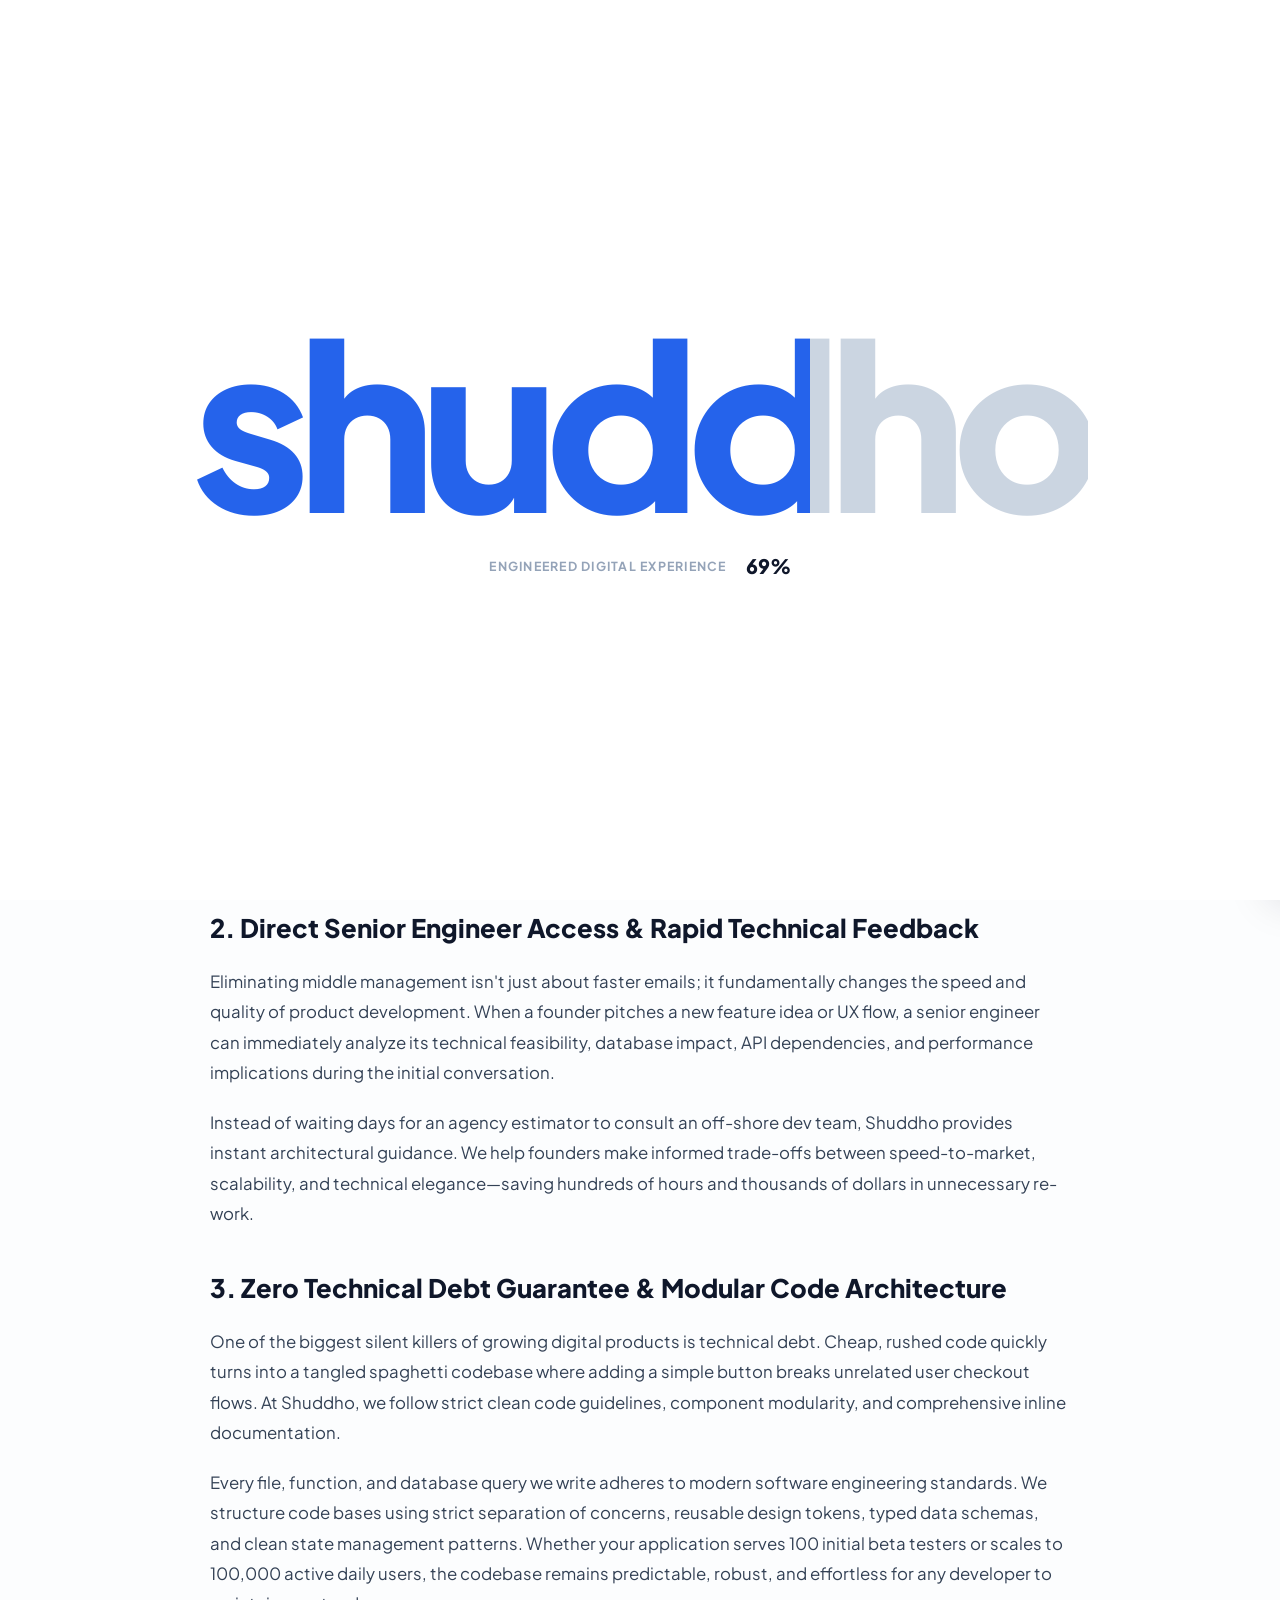
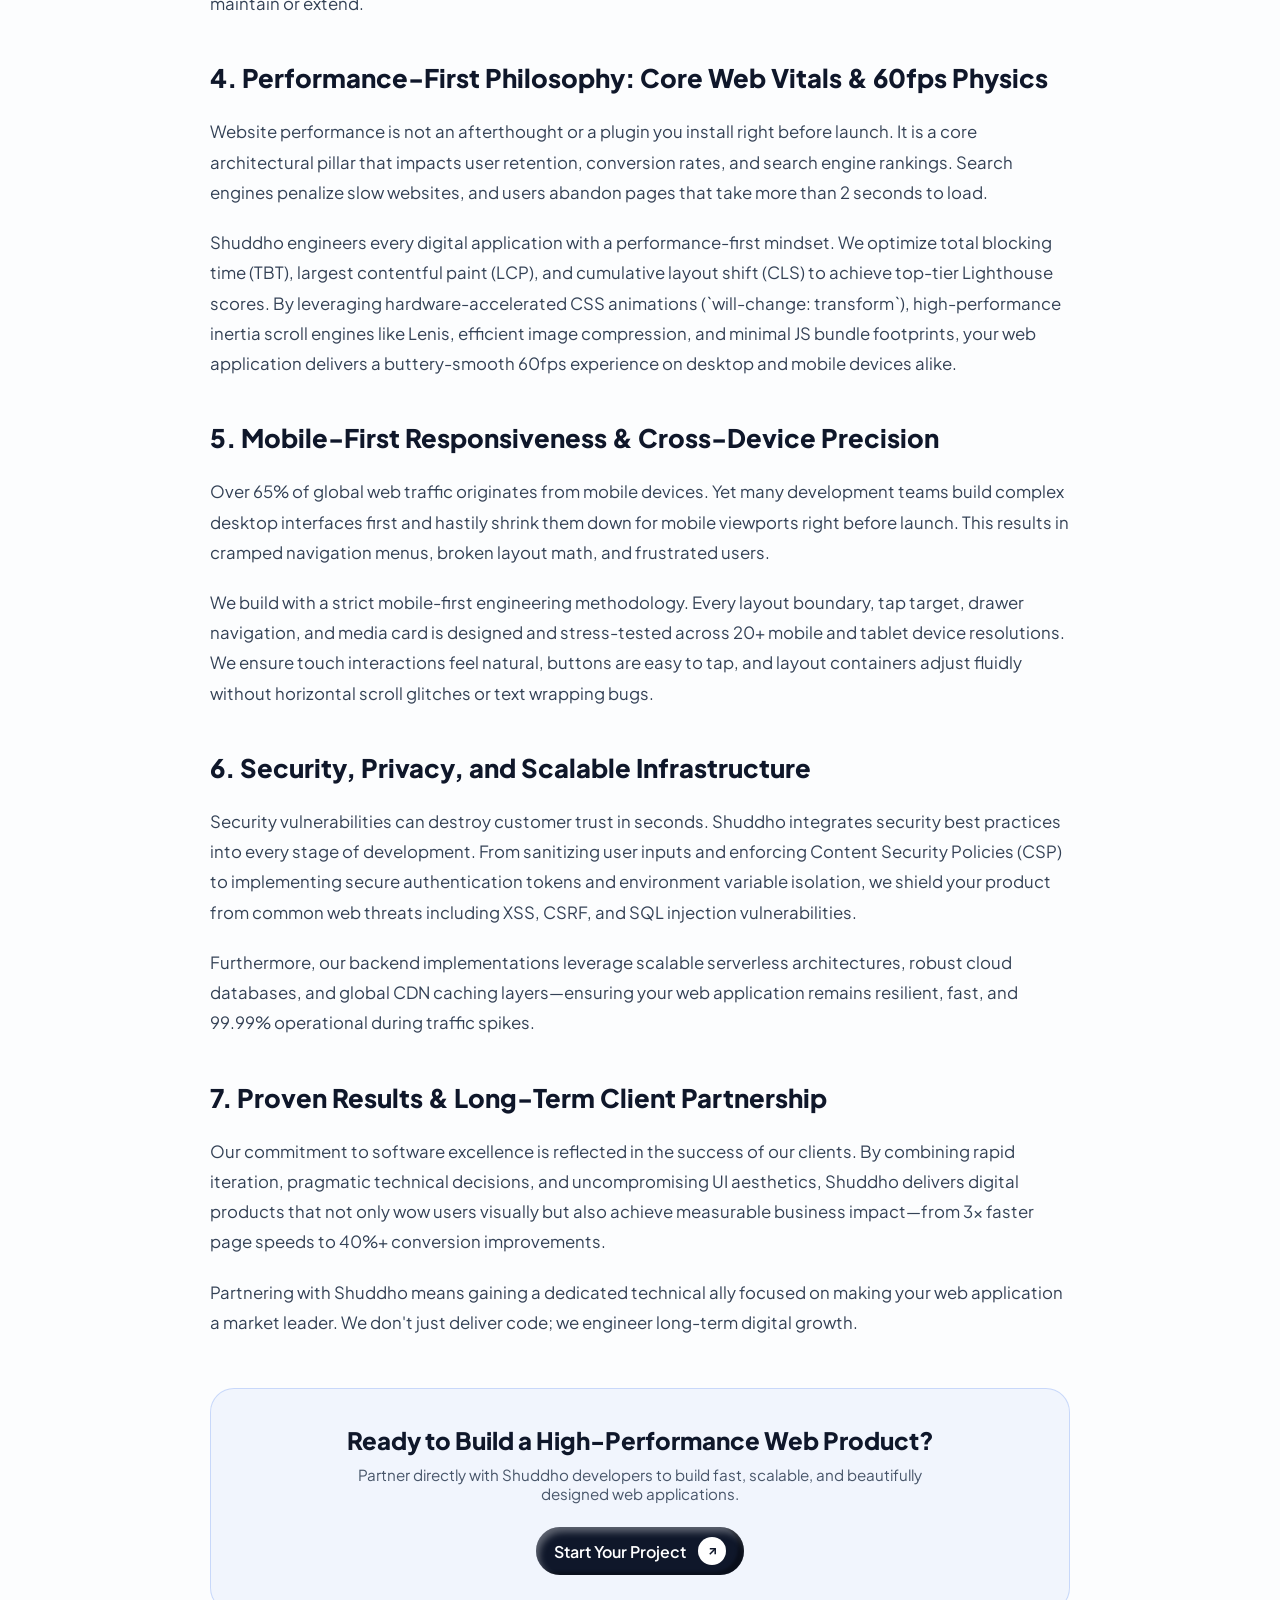
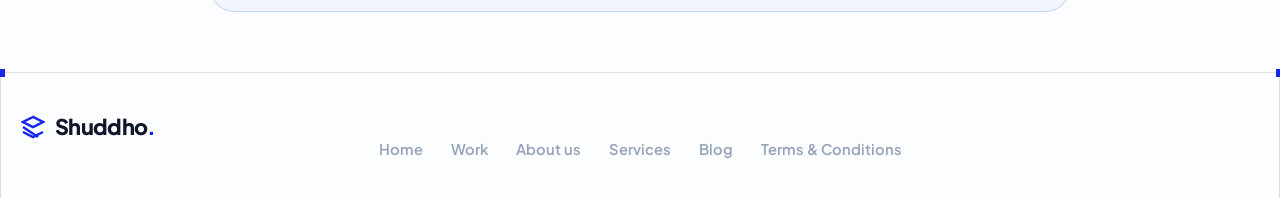
==== commit bdef69ff: "loader" ====
--- a/blog-detail.html
+++ b/blog-detail.html
@@ -4,7 +4,10 @@
 <head>
     <meta charset="UTF-8">
     <meta name="viewport" content="width=device-width, initial-scale=1.0">
+    <meta name="robots" content="noindex, nofollow">
     <title>Article — Shuddho Insights</title>
+    <!-- Favicon -->
+    <link rel="icon" type="image/svg+xml" href="assets/images/favicon.svg">
     <!-- Modern Typography: Plus Jakarta Sans -->
     <link rel="preconnect" href="https://fonts.googleapis.com">
     <link rel="preconnect" href="https://fonts.gstatic.com" crossorigin>
@@ -23,8 +26,16 @@
 </head>
 
 <body>
-    <!-- Top Reading Scroll Progress Bar -->
-    <div class="top-scroll-progress" id="top-scroll-progress"></div>
+    <!-- Fullscreen First-Visit Brand Text Preloader Overlay -->
+    <div class="site-preloader" id="site-preloader">
+        <div class="preloader-content">
+            <h1 class="preloader-brand-title" id="preloader-brand-title">shuddho</h1>
+            <div class="preloader-progress-info">
+                <span class="preloader-status-tag">Engineered Digital Experience</span>
+                <span class="preloader-percent-num" id="preloader-percent-num">0%</span>
+            </div>
+        </div>
+    </div>
 
     <!-- Custom Cursor Pointer Elements -->
     <div class="custom-cursor-dot" id="cursor-dot"></div>
@@ -130,6 +141,8 @@
             </div>
         </div>
 
+        <!-- Site Reading Scroll Progress Bar at Bottom of Header -->
+        <div class="top-scroll-progress" id="top-scroll-progress"></div>
     </header>
 
     <!-- Article Reader Section -->
--- a/assets/css/style.css
+++ b/assets/css/style.css
@@ -6,9 +6,9 @@
    --font-primary: 'Plus Jakarta Sans', -apple-system, BlinkMacSystemFont, 'Segoe UI', Roboto, sans-serif;
 
    /* Blue Brand Color Palette */
-   --color-brand-blue: #2563eb;
-   --color-brand-blue-hover: #1d4ed8;
-   --color-brand-blue-light: #3b82f6;
+   --color-brand-blue: #1627eb;
+   --color-brand-blue-hover: #144eec;
+   --color-brand-blue-light: #2374f7;
    --color-brand-cyan: #0284c7;
 
    /* Neutral Palette */
@@ -152,6 +152,7 @@
    ========================================================================== */
 
 .container {
+   position: relative;
    width: 100%;
    padding: 0 20px;
    max-width: 1440px;
@@ -160,6 +161,65 @@
    border-right: 1px solid var(--color-border);
 }
 
+/* ==========================================================================
+   Container Grid Touch-Points Node Bullet System
+   ========================================================================== */
+.container-dots-top::before,
+.container-dots-top::after,
+.container-dots-bottom::before,
+.container-dots-bottom::after,
+.grid-touch-dot {
+   content: '';
+   position: absolute;
+   width: 8px;
+   height: 8px;
+   background-color: var(--color-brand-blue, #2564eb3a);
+   z-index: 25;
+   /* box-shadow: 0 0 0 3px var(--color-card-bg, #ffffff), 0 0 8px rgba(37, 99, 235, 0.45); */
+   pointer-events: none;
+}
+
+.container-dots-top::before {
+   top: -8px;
+   left: -0.5px;
+   transform: translate(-50%, -50%);
+}
+
+.container-dots-top::after {
+   top: -8px;
+   right: -0.5px;
+   transform: translate(50%, -50%);
+}
+
+.container-dots-bottom::before {
+   bottom: -0.5px;
+   left: -0.5px;
+   transform: translate(-50%, 50%);
+}
+
+.container-dots-bottom::after {
+   bottom: -8px;
+   right: -0.5px;
+   transform: translate(50%, 50%);
+}
+
+/* Dedicated Reusable Vertical Grid Lines Guide System */
+.vertical-lines-guide {
+   position: absolute;
+   top: 0;
+   bottom: 0;
+   left: 50%;
+   transform: translateX(-50%);
+   width: 100%;
+   max-width: 1440px;
+   padding: 0 20px;
+   pointer-events: none;
+   z-index: 1;
+   border-left: 1px solid var(--color-border);
+   border-right: 1px solid var(--color-border);
+   box-sizing: border-box;
+}
+
 .hero-card {
    position: relative;
    overflow: hidden;
@@ -169,7 +229,7 @@
    min-height: 90vh;
    display: flex;
    flex-direction: column;
-   justify-content: space-between;
+   justify-content: center;
 }
 
 /* Ambient Blue Background Glows */
@@ -207,8 +267,8 @@
    ========================================================================== */
 
 .header {
-   position: static;
-
+   position: relative;
+   border-bottom: 1px solid var(--color-border);
 }
 
 .header .container {
@@ -338,6 +398,7 @@
    display: inline-flex;
    align-items: center;
    justify-content: center;
+   border: none;
    gap: 12px;
    background-color: var(--color-dark-btn);
    padding: 10px 18px;
@@ -1199,10 +1260,20 @@
    Sticky Split Showcase & Interactive Carousel Projects System
    ========================================================================== */
 
-.projects-section {
+.projects-section,
+.projects-section-header,
+.projects-availability-section {
    position: relative;
-   padding: 80px 0;
+   padding: 0;
    overflow: visible;
+}
+
+.projects-section-header {
+   padding: 80px 0 40px 0;
+}
+
+.projects-availability-section {
+   padding: 48px 0 80px 0;
 }
 
 .projects-glow {
@@ -1223,7 +1294,8 @@
    z-index: 2;
    text-align: center;
    max-width: 720px;
-   margin: 0 auto 56px auto;
+   margin: 0 auto 40px auto;
+   padding-top: 80px;
 }
 
 .projects-title {
@@ -1239,6 +1311,396 @@
    font-size: clamp(0.95rem, 1.15vw, 1.08rem);
    color: var(--color-body-text);
    line-height: 1.6;
+}
+
+/* ==========================================================================
+   Featured Projects Swiper Slider & Filter Pills Design System
+   ========================================================================== */
+
+.projects-category-filter-wrapper {
+   display: flex;
+   justify-content: center;
+   margin-bottom: 32px;
+   position: relative;
+   z-index: 5;
+}
+
+.projects-category-filters {
+   display: inline-flex;
+   align-items: center;
+   gap: 8px;
+   padding: 6px;
+   background: rgba(255, 255, 255, 0.85);
+   border: 1px solid var(--color-border);
+   border-radius: var(--radius-pill);
+   backdrop-filter: blur(12px);
+   -webkit-backdrop-filter: blur(12px);
+   box-shadow: 0 4px 20px rgba(15, 23, 42, 0.03);
+   flex-wrap: wrap;
+   justify-content: center;
+}
+
+.filter-pill {
+   padding: 8px 18px;
+   font-size: 0.82rem;
+   font-weight: 700;
+   color: var(--color-body-text);
+   background: transparent;
+   border: none;
+   border-radius: var(--radius-pill);
+   cursor: pointer;
+   transition: all 0.25s cubic-bezier(0.16, 1, 0.3, 1);
+   outline: none;
+}
+
+.filter-pill:hover {
+   color: var(--color-dark-text);
+   background: rgba(37, 99, 235, 0.06);
+}
+
+.filter-pill.active {
+   color: #ffffff;
+   background: var(--color-brand-blue);
+   box-shadow: 0 4px 14px rgba(37, 99, 235, 0.3);
+}
+
+
+
+.featured-projects-slider-container {
+   position: relative;
+   width: 100% !important;
+   max-width: 100% !important;
+   left: 0 !important;
+   right: 0 !important;
+   margin: 0 !important;
+   padding: 24px 0 28px 0;
+   overflow: hidden;
+   border-top: 1px solid var(--color-border, #e2e8f0);
+   border-bottom: 1px solid var(--color-border, #e2e8f0);
+}
+
+.featured-projects-swiper {
+   width: 100% !important;
+   overflow: hidden !important;
+   padding: 10px 0 30px 0 !important;
+   cursor: grab;
+}
+
+.featured-projects-swiper:active {
+   cursor: grabbing;
+}
+
+.featured-projects-swiper .swiper-wrapper {
+   transition-timing-function: linear !important;
+   -webkit-transition-timing-function: linear !important;
+}
+
+.featured-project-image-slide {
+   height: auto;
+   display: flex;
+   justify-content: center;
+}
+
+.project-image-card {
+   position: relative;
+   width: 100%;
+   height: 480px;
+   background: #0f172a;
+   border: 1px solid var(--color-border);
+   border-radius: 24px;
+   overflow: hidden;
+   box-shadow: 0 14px 36px -10px rgba(15, 23, 42, 0.08);
+   transition: transform 0.4s cubic-bezier(0.16, 1, 0.3, 1), border-color 0.3s ease, box-shadow 0.4s ease;
+   display: flex;
+   align-items: center;
+   justify-content: center;
+}
+
+.project-image-card:hover {
+   transform: translateY(-4px);
+   border-color: rgba(37, 99, 235, 0.35);
+   box-shadow: 0 20px 44px -10px rgba(37, 99, 235, 0.16);
+}
+
+.project-slider-img {
+   width: 100%;
+   height: 480px;
+   object-fit: cover;
+   object-position: top center;
+   display: block;
+   border-radius: 24px;
+   transition: transform 0.6s cubic-bezier(0.16, 1, 0.3, 1);
+   user-select: none;
+   -webkit-user-drag: none;
+}
+
+.project-image-card:hover .project-slider-img {
+   transform: scale(1.02);
+}
+
+@media (max-width: 768px) {
+   .project-image-card {
+      border-radius: 18px;
+      max-height: 380px;
+   }
+
+   .project-slider-img {
+      height: 350px;
+      border-radius: 18px;
+   }
+}
+
+.featured-card-header {
+   display: flex;
+   align-items: center;
+   justify-content: space-between;
+   gap: 16px;
+   margin-bottom: 20px;
+}
+
+.featured-card-title-group {
+   flex: 1;
+}
+
+.featured-card-title {
+   font-size: 1.6rem;
+   font-weight: 800;
+   color: var(--color-dark-text);
+   letter-spacing: -0.025em;
+   margin-bottom: 4px;
+}
+
+.featured-card-category {
+   display: inline-block;
+   font-size: 0.82rem;
+   font-weight: 700;
+   color: var(--color-brand-blue);
+   letter-spacing: 0.02em;
+}
+
+.featured-slide-counter {
+   font-size: 0.88rem;
+   font-weight: 800;
+   color: var(--color-body-text);
+   background: #f1f5f9;
+   padding: 6px 14px;
+   border-radius: var(--radius-pill);
+   letter-spacing: 0.05em;
+}
+
+.featured-card-description {
+   font-size: 0.98rem;
+   color: var(--color-body-text);
+   line-height: 1.65;
+   margin-bottom: 28px;
+}
+
+.featured-card-media {
+   position: relative;
+   width: 100%;
+   border-radius: 20px;
+   overflow: hidden;
+   border: 1px solid var(--color-border);
+   background: #0f172a;
+   box-shadow: 0 10px 30px rgba(0, 0, 0, 0.08);
+}
+
+.featured-card-img {
+   width: 100%;
+   height: auto;
+   max-height: 540px;
+   object-fit: cover;
+   display: block;
+   transition: transform 0.6s cubic-bezier(0.16, 1, 0.3, 1);
+}
+
+.featured-project-card:hover .featured-card-img {
+   transform: scale(1.015);
+}
+
+/* Glassmorphic Navigation Arrow Buttons */
+.featured-projects-nav-btn {
+   position: absolute;
+   top: 50%;
+   transform: translateY(-50%);
+   width: 48px;
+   height: 48px;
+   border-radius: 50%;
+   background: rgba(255, 255, 255, 0.9);
+   border: 1px solid var(--color-border);
+   color: var(--color-dark-text);
+   display: flex;
+   align-items: center;
+   justify-content: center;
+   cursor: pointer;
+   z-index: 20;
+   box-shadow: 0 8px 24px rgba(15, 23, 42, 0.1);
+   backdrop-filter: blur(10px);
+   -webkit-backdrop-filter: blur(10px);
+   transition: all 0.3s cubic-bezier(0.16, 1, 0.3, 1);
+}
+
+.featured-projects-nav-btn:hover {
+   background: var(--color-dark-btn);
+   color: #ffffff;
+   border-color: var(--color-dark-btn);
+   transform: translateY(-50%) scale(1.1);
+   box-shadow: 0 12px 28px rgba(15, 23, 42, 0.2);
+}
+
+.featured-projects-nav-btn.swiper-button-prev {
+   left: -24px;
+}
+
+.featured-projects-nav-btn.swiper-button-next {
+   right: -24px;
+}
+
+.featured-projects-nav-btn::after {
+   display: none !important;
+}
+
+/* Swiper Controls Footer & Pagination */
+.featured-projects-controls-footer {
+   display: flex;
+   align-items: center;
+   justify-content: center;
+   margin-top: 24px;
+}
+
+.featured-projects-pagination {
+   display: inline-flex !important;
+   align-items: center;
+   justify-content: center;
+   gap: 8px;
+   width: auto !important;
+   position: static !important;
+}
+
+.featured-projects-pagination .swiper-pagination-bullet {
+   width: 10px;
+   height: 10px;
+   background: #cbd5e1;
+   opacity: 0.8;
+   border-radius: 9999px;
+   transition: all 0.35s cubic-bezier(0.16, 1, 0.3, 1);
+   margin: 0 !important;
+}
+
+.featured-projects-pagination .swiper-pagination-bullet-active {
+   width: 32px;
+   background: var(--color-brand-blue);
+   opacity: 1;
+   border-radius: 9999px;
+   box-shadow: 0 2px 8px rgba(37, 99, 235, 0.4);
+}
+
+/* Inner Multi-Image Gallery Styling */
+.project-inner-swiper {
+   position: relative;
+   width: 100%;
+   border-radius: 20px;
+   overflow: hidden;
+}
+
+.project-gallery-badge {
+   position: absolute;
+   top: 14px;
+   right: 14px;
+   z-index: 10;
+   background: rgba(15, 23, 42, 0.8);
+   backdrop-filter: blur(10px);
+   -webkit-backdrop-filter: blur(10px);
+   color: #ffffff;
+   font-size: 0.78rem;
+   font-weight: 700;
+   padding: 6px 14px;
+   border-radius: var(--radius-pill);
+   border: 1px solid rgba(255, 255, 255, 0.2);
+   pointer-events: none;
+}
+
+.inner-swiper-controls {
+   position: absolute;
+   bottom: 14px;
+   left: 50%;
+   transform: translateX(-50%);
+   z-index: 10;
+   display: flex;
+   align-items: center;
+   gap: 12px;
+   padding: 6px 14px;
+   background: rgba(15, 23, 42, 0.8);
+   backdrop-filter: blur(12px);
+   -webkit-backdrop-filter: blur(12px);
+   border-radius: var(--radius-pill);
+   border: 1px solid rgba(255, 255, 255, 0.2);
+}
+
+.inner-swiper-nav-btn {
+   width: 26px;
+   height: 26px;
+   border-radius: 50%;
+   background: rgba(255, 255, 255, 0.2);
+   border: none;
+   color: #ffffff;
+   display: flex;
+   align-items: center;
+   justify-content: center;
+   cursor: pointer;
+   transition: all 0.2s ease;
+}
+
+.inner-swiper-nav-btn:hover {
+   background: #ffffff;
+   color: var(--color-dark-text);
+   transform: scale(1.1);
+}
+
+.inner-swiper-pagination {
+   display: flex;
+   align-items: center;
+   gap: 6px;
+}
+
+.inner-swiper-pagination .swiper-pagination-bullet {
+   width: 7px;
+   height: 7px;
+   background: rgba(255, 255, 255, 0.5);
+   opacity: 1;
+   border-radius: 50%;
+   transition: all 0.25s ease;
+   margin: 0 !important;
+}
+
+.inner-swiper-pagination .swiper-pagination-bullet-active {
+   background: #ffffff;
+   width: 18px;
+   border-radius: 9999px;
+}
+
+@media (max-width: 768px) {
+   .featured-project-card {
+      padding: 24px 18px;
+      border-radius: 20px;
+   }
+
+   .featured-card-title {
+      font-size: 1.25rem;
+   }
+
+   .featured-projects-nav-btn {
+      width: 38px;
+      height: 38px;
+   }
+
+   .featured-projects-nav-btn.swiper-button-prev {
+      left: -10px;
+   }
+
+   .featured-projects-nav-btn.swiper-button-next {
+      right: -10px;
+   }
 }
 
 .projects-split-container {
@@ -1391,17 +1853,8 @@
    pointer-events: none;
 }
 
-/* CTA Box at Bottom of Scroll */
 .projects-cta-wrapper {
-   text-align: center;
-   margin: 40px 0 20px 0;
-   position: relative;
-   z-index: 5;
-}
-
-.btn-view-all-projects {
-   padding: 10px 12px;
-   font-size: 0.75rem;
+   display: none !important;
 }
 
 /* ==========================================================================
@@ -1411,35 +1864,16 @@
 .projects-carousel-container.availability-container {
    position: relative;
    z-index: 5;
-   max-height: 0;
-   opacity: 0;
-   margin-top: 0;
-   padding: 0 40px;
+   max-height: none !important;
+   opacity: 1 !important;
+   margin-top: 0 !important;
+   margin-bottom: 0;
    background: rgba(255, 255, 255, 0.85);
-   backdrop-filter: blur(20px);
-   -webkit-backdrop-filter: blur(20px);
-   border: 1px solid transparent;
-   border-radius: 28px;
-   box-shadow: 0 0 0 rgba(0, 0, 0, 0);
+
+
    color: var(--color-dark-text);
    overflow: hidden;
-   pointer-events: none;
-   transition: max-height 0.65s cubic-bezier(0.16, 1, 0.3, 1),
-      opacity 0.45s ease,
-      padding 0.5s ease,
-      margin-top 0.5s ease,
-      border-color 0.5s ease,
-      box-shadow 0.5s ease;
-}
-
-.projects-carousel-container.availability-container.is-expanded {
-   max-height: 1800px;
-   opacity: 1;
-   margin-top: 48px;
-   padding: 48px 40px;
-   border-color: var(--color-border);
-   box-shadow: 0 20px 50px -15px rgba(15, 23, 42, 0.08);
-   pointer-events: auto;
+   pointer-events: auto !important;
 }
 
 .projects-carousel-container.availability-container::before {
@@ -2098,30 +2532,7 @@
    color: #475569;
 }
 
-/* Pricing / Engagement Cards */
-.pricing-card-box {
-   position: relative;
-}
-
-.pricing-card-box.featured-pricing {
-   border-color: var(--color-brand-blue);
-   /* box-shadow: 0 16px 40px -10px rgba(37, 99, 235, 0.2); */
-}
-
-.pricing-tag-pill {
-   position: absolute;
-   top: 6%;
-   right: -38px;
-   transform: rotate(38deg);
-   background-color: var(--color-brand-blue);
-   color: #ffffff;
-   font-size: 0.75rem;
-   font-weight: 800;
-   padding: 4px 41px;
-   /* border-radius: var(--radius-pill); */
-   text-transform: uppercase;
-   letter-spacing: 0.05em;
-}
+/* Pricing / Engagement Cards defined below in Pricing Grid section */
 
 /* Contact / Collaboration Section */
 .collaborate-section {
@@ -2445,16 +2856,104 @@
    Advanced UX Enhancements: Spotlight Glow, Top Progress Bar & Category Filters
    ========================================================================== */
 
-/* Top Reading Scroll Progress Bar */
+/* Site Reading Scroll Progress Bar at Bottom of Header */
 .top-scroll-progress {
+   position: absolute;
+   bottom: -1px;
+   left: 0;
+   height: 1px;
+   width: 0%;
+   background: black;
+   z-index: 1000;
+   transition: width 0.08s linear;
+   pointer-events: none;
+   box-shadow: 0 0 10px rgba(37, 99, 235, 0.4);
+}
+
+/* ==========================================================================
+   Fullscreen Brand Text Preloader System (Left-to-Right Text Color Fill)
+   ========================================================================== */
+
+body.preloader-active {
+   overflow: hidden !important;
+}
+
+.site-preloader {
    position: fixed;
    top: 0;
    left: 0;
-   height: 3px;
-   width: 0%;
-   background: linear-gradient(90deg, var(--color-brand-blue), var(--color-brand-cyan));
-   z-index: 10000;
-   transition: width 0.08s linear;
+   width: 100vw;
+   height: 100vh;
+   background-color: #ffffff;
+   z-index: 999999;
+   display: flex;
+   flex-direction: column;
+   align-items: center;
+   justify-content: center;
+   transform: translateY(0);
+   transition: transform 0.85s cubic-bezier(0.77, 0, 0.175, 1);
+   pointer-events: auto;
+   user-select: none;
+   will-change: transform;
+}
+
+.site-preloader.fade-out {
+   transform: translateY(-100%);
+   pointer-events: none;
+}
+
+.site-preloader.fade-out .preloader-content {
+   transform: translateY(-50px);
+   opacity: 0.3;
+   transition: transform 0.75s cubic-bezier(0.77, 0, 0.175, 1), opacity 0.5s ease;
+}
+
+.preloader-content {
+   display: flex;
+   flex-direction: column;
+   align-items: center;
+   justify-content: center;
+   text-align: center;
+   padding: 0 20px;
+   max-width: 100%;
+}
+
+.preloader-brand-title {
+   font-size: clamp(4.5rem, 18vw, 16.5rem);
+   font-weight: 900;
+   line-height: 0.85;
+   letter-spacing: -0.06em;
+   margin: 0 0 24px 0;
+   text-transform: lowercase;
+   background: linear-gradient(90deg, var(--color-brand-blue, #2563eb) 0%, #cbd5e1 0%);
+   background-clip: text;
+   -webkit-background-clip: text;
+   -webkit-text-fill-color: transparent;
+   transition: background 0.05s ease;
+}
+
+.preloader-progress-info {
+   display: flex;
+   align-items: center;
+   gap: 16px;
+   margin-top: 12px;
+}
+
+.preloader-status-tag {
+   font-size: 0.78rem;
+   font-weight: 700;
+   letter-spacing: 0.1em;
+   text-transform: uppercase;
+   color: #94a3b8;
+}
+
+.preloader-percent-num {
+   font-size: 1.25rem;
+   font-weight: 800;
+   color: var(--color-dark-text, #0f172a);
+   min-width: 48px;
+   text-align: right;
+   font-variant-numeric: tabular-nums;
 }
 
 /* Mouse Spotlight Glow Hover Effect */
@@ -2626,43 +3125,10 @@
    display: block;
 }
 
-/* Hover Slide Navigation Arrows */
+/* Hover Slide Navigation Arrows (Hidden for clean auto-sliding showcase) */
 .project-swiper-prev,
 .project-swiper-next {
-   width: 48px !important;
-   height: 48px !important;
-   background: rgba(15, 23, 42, 0.88) !important;
-   border: 1px solid rgba(255, 255, 255, 0.25) !important;
-   border-radius: 50% !important;
-   color: #ffffff !important;
-   backdrop-filter: blur(12px) !important;
-   -webkit-backdrop-filter: blur(12px) !important;
-   opacity: 0;
-   transition: all 0.3s cubic-bezier(0.4, 0, 0.2, 1) !important;
-   z-index: 20 !important;
-}
-
-.project-swiper-prev {
-   left: 18px !important;
-   transform: translateX(-12px);
-}
-
-.project-swiper-next {
-   right: 18px !important;
-   transform: translateX(12px);
-}
-
-.project-swiper-prev::after,
-.project-swiper-next::after {
-   font-size: 1.1rem !important;
-   font-weight: 900 !important;
-   color: #ffffff !important;
-}
-
-.swiper-project-card:hover .project-swiper-prev,
-.swiper-project-card:hover .project-swiper-next {
-   opacity: 1;
-   transform: translateX(0);
+   display: none !important;
 }
 
 /* .project-swiper-prev:hover,
@@ -2701,19 +3167,148 @@
    top: 16px;
    right: 16px;
    z-index: 30;
-   padding: 6px 14px;
    background: rgba(15, 23, 42, 0.85);
-   border: 1px solid rgba(255, 255, 255, 0.22);
-   border-radius: 9999px;
-   color: #ffffff;
-   font-size: 0.8rem;
-   font-weight: 800;
-   letter-spacing: 0.06em;
    backdrop-filter: blur(12px);
    -webkit-backdrop-filter: blur(12px);
    box-shadow: 0 8px 20px rgba(0, 0, 0, 0.25);
    pointer-events: none;
    transition: all 0.3s ease;
+}
+
+/* Full-Width Featured Projects Auto-Sliding Carousel styles defined in main section */
+
+.featured-projects-swiper {
+   width: 100%;
+   padding-bottom: 48px !important;
+}
+
+.featured-project-slide {
+   width: 100%;
+   height: auto;
+}
+
+.featured-project-card {
+   background-color: var(--color-card-bg, #11141c);
+   border: 1px solid var(--color-border, rgba(255, 255, 255, 0.1));
+   border-radius: 24px;
+   padding: 32px;
+   display: flex;
+   flex-direction: column;
+   gap: 20px;
+   box-shadow: 0 16px 48px -12px rgba(0, 0, 0, 0.35);
+   transition: transform 0.3s ease, border-color 0.3s ease, box-shadow 0.3s ease;
+}
+
+.featured-project-card:hover {
+   border-color: rgba(37, 99, 235, 0.4);
+   box-shadow: 0 20px 50px -12px rgba(37, 99, 235, 0.22);
+}
+
+.featured-card-header {
+   display: flex;
+   align-items: center;
+   justify-content: space-between;
+   gap: 16px;
+   width: 100%;
+}
+
+.featured-card-header .brand-icon {
+   width: 48px;
+   height: 48px;
+   min-width: 48px;
+   border-radius: 14px;
+   display: flex;
+   align-items: center;
+   justify-content: center;
+   background: rgba(37, 99, 235, 0.12);
+   border: 1px solid rgba(37, 99, 235, 0.25);
+   color: var(--color-brand-blue, #3b82f6);
+}
+
+.featured-card-title-group {
+   display: flex;
+   flex-direction: column;
+   gap: 4px;
+   flex: 1;
+}
+
+.featured-card-title {
+   font-size: 1.45rem;
+   font-weight: 800;
+   color: var(--color-dark-text, #ffffff);
+   margin: 0;
+   letter-spacing: -0.02em;
+}
+
+.featured-card-category {
+   font-size: 0.85rem;
+   font-weight: 600;
+   color: var(--color-brand-blue, #3b82f6);
+   letter-spacing: 0.02em;
+}
+
+.featured-slide-counter {
+   background: rgba(15, 23, 42, 0.75);
+   border: 1px solid rgba(255, 255, 255, 0.15);
+   color: #ffffff;
+   font-size: 0.82rem;
+   font-weight: 800;
+   padding: 6px 14px;
+   border-radius: 20px;
+   letter-spacing: 0.05em;
+   white-space: nowrap;
+   backdrop-filter: blur(10px);
+}
+
+.featured-card-description {
+   font-size: 0.98rem;
+   line-height: 1.65;
+   color: var(--color-body-text, #94a3b8);
+   margin: 0;
+}
+
+.featured-card-media {
+   position: relative;
+   width: 100%;
+   height: 480px;
+   border-radius: 16px;
+   overflow: hidden;
+   border: 1px solid rgba(255, 255, 255, 0.1);
+   background-color: #0f172a;
+}
+
+.featured-card-img {
+   width: 100%;
+   height: 100%;
+   object-fit: cover;
+   object-position: top center;
+   display: block;
+   transition: transform 0.5s ease;
+}
+
+.featured-project-card:hover .featured-card-img {
+   transform: scale(1.02);
+}
+
+.featured-projects-pagination {
+   bottom: 10px !important;
+   z-index: 20 !important;
+}
+
+.featured-projects-pagination .swiper-pagination-bullet {
+   width: 10px;
+   height: 10px;
+   background: rgba(255, 255, 255, 0.4);
+   opacity: 0.6;
+   transition: all 0.3s ease;
+}
+
+.featured-projects-pagination .swiper-pagination-bullet-active {
+   width: 28px;
+   border-radius: 6px;
+   background: var(--color-brand-blue, #3b82f6);
+   opacity: 1;
+   box-shadow: 0 0 12px rgba(59, 130, 246, 0.6);
 }
 
 /* ==========================================================================
@@ -3840,7 +4435,7 @@
 
 .reveal-on-scroll.reveal-visible {
    opacity: 1;
-   transform: translateY(0) scale(1);
+   transform: translateY(0) scale(1.2);
 }
 
 .reveal-delay-1 {
@@ -4212,6 +4807,10 @@
    position: relative;
 }
 
+.img.project-scroll-img {
+   width: 100%;
+}
+
 .blog-grid-3 {
    display: grid;
    grid-template-columns: repeat(3, 1fr);
@@ -4523,4 +5122,211 @@
 .article-body-content strong {
    color: var(--color-dark-text);
    font-weight: 700;
+}
+
+/* ==========================================================================
+   Featured Project Pure Image Slider Styles
+   ========================================================================== */
+
+
+
+.featured-project-image-slide {
+   height: 100%;
+   display: flex;
+}
+
+.featured-project-image-slide .project-image-card {
+   background: #ffffff;
+   border: 1px solid rgba(226, 232, 240, 0.9);
+   border-radius: 24px;
+   overflow: hidden;
+   display: flex;
+   width: 100%;
+   height: auto;
+   aspect-ratio: 1 / 1;
+   box-shadow: 0 14px 40px -10px rgba(15, 23, 42, 0.09);
+   transition: transform 0.35s cubic-bezier(0.16, 1, 0.3, 1), box-shadow 0.35s cubic-bezier(0.16, 1, 0.3, 1), border-color 0.35s cubic-bezier(0.16, 1, 0.3, 1);
+}
+
+.featured-project-image-slide .project-image-card:hover {
+   transform: translateY(-8px);
+   border-color: var(--color-brand-blue, #2563eb);
+   box-shadow: 0 25px 45px -12px rgba(37, 99, 235, 0.18);
+}
+
+.project-slider-img {
+   width: 100%;
+   height: 100%;
+   aspect-ratio: 1 / 1;
+   object-fit: cover;
+   object-position: top center;
+   display: block;
+   border-radius: 24px;
+   transition: transform 0.6s cubic-bezier(0.16, 1, 0.3, 1);
+}
+
+.featured-project-image-slide .project-image-card:hover .project-slider-img {
+   transform: scale(1.03);
+}
+
+@media (max-width: 992px) {
+
+   .featured-project-image-slide .project-image-card,
+   .project-slider-img {
+      height: auto;
+      aspect-ratio: 1 / 1;
+   }
+}
+
+@media (max-width: 768px) {
+   .availability-badge-text {
+      font-size: 8px;
+   }
+
+   .container-dots-top::before,
+   .container-dots-top::after,
+   .container-dots-bottom::before,
+   .container-dots-bottom::after,
+   .grid-touch-dot {
+      width: 6px;
+      height: 6px;
+      top: -6px;
+   }
+
+   .featured-project-image-slide .project-image-card,
+   .project-slider-img {
+      height: auto;
+      aspect-ratio: 1 / 1;
+      border-radius: 18px;
+   }
+}
+
+@media (max-width: 480px) {
+
+   .featured-project-image-slide .project-image-card,
+   .project-slider-img {
+      height: auto;
+      aspect-ratio: 1 / 1;
+      border-radius: 16px;
+   }
+}
+
+
+
+/* Performance Hardware Acceleration Optimization */
+.project-slider-img,
+.project-image-card,
+.spotlight-card,
+.review-card-item {
+   backface-visibility: hidden;
+   transform: translateZ(0);
+}
+
+/* Pricing Grid Layout & Tier Cards Styling */
+.pricing-grid {
+   display: grid;
+   grid-template-columns: repeat(3, 1fr);
+   gap: 28px;
+   background: transparent !important;
+   overflow: visible !important;
+   margin-top: 36px;
+}
+
+.pricing-card-box {
+   display: flex;
+   flex-direction: column;
+   padding: 36px 30px;
+   border-radius: 24px;
+   background: var(--color-card-bg, #ffffff);
+   border: 1px solid var(--color-border, #e2e8f0);
+   position: relative;
+   overflow: visible !important;
+   transition: transform 0.35s cubic-bezier(0.16, 1, 0.3, 1), box-shadow 0.35s ease, border-color 0.35s ease;
+}
+
+.pricing-card-box:hover {
+   transform: translateY(-6px);
+   border-color: var(--color-brand-blue, #2563eb);
+   box-shadow: 0 20px 40px -10px rgba(37, 99, 235, 0.12);
+}
+
+.featured-pricing {
+   border: 2px solid var(--color-brand-blue, #2563eb);
+   box-shadow: 0 16px 36px -10px rgba(37, 99, 235, 0.15);
+   background: linear-gradient(180deg, rgba(37, 99, 235, 0.04) 0%, var(--color-card-bg, #ffffff) 100%);
+}
+
+.pricing-price-box {
+   margin: 22px 0 24px 0;
+   display: flex;
+   align-items: baseline;
+   gap: 6px;
+   padding-bottom: 20px;
+   border-bottom: 1px solid rgba(226, 232, 240, 0.8);
+}
+
+.pricing-amount {
+   font-size: 2.2rem;
+   font-weight: 800;
+   color: var(--color-dark-text);
+   letter-spacing: -0.04em;
+   line-height: 1;
+}
+
+.pricing-period {
+   font-size: 0.88rem;
+   color: var(--color-muted-text);
+   font-weight: 600;
+}
+
+.pricing-feature-list {
+   list-style: none;
+   padding: 0;
+   margin: 0 0 32px 0;
+   display: flex;
+   flex-direction: column;
+   gap: 14px;
+}
+
+.pricing-feature-item {
+   display: flex;
+   align-items: flex-start;
+   gap: 10px;
+   font-size: 0.9rem;
+   color: #334155;
+   line-height: 1.45;
+}
+
+.pricing-feature-icon {
+   color: var(--color-brand-blue, #2563eb);
+   flex-shrink: 0;
+   margin-top: 2px;
+}
+
+.pricing-tag-pill {
+   position: absolute;
+   top: -14px;
+   right: 28px;
+   background: var(--color-brand-blue, #2563eb);
+   color: #ffffff;
+   font-size: 0.75rem;
+   font-weight: 800;
+   padding: 6px 16px;
+   border-radius: 9999px;
+   letter-spacing: 0.05em;
+   text-transform: uppercase;
+   box-shadow: 0 4px 14px rgba(37, 99, 235, 0.35);
+   transform: none !important;
+   white-space: nowrap;
+   z-index: 10;
+}
+
+@media (max-width: 1024px) {
+   .pricing-grid {
+      grid-template-columns: repeat(1, 1fr);
+      gap: 32px;
+      max-width: 560px;
+      margin-left: auto;
+      margin-right: auto;
+   }
 }
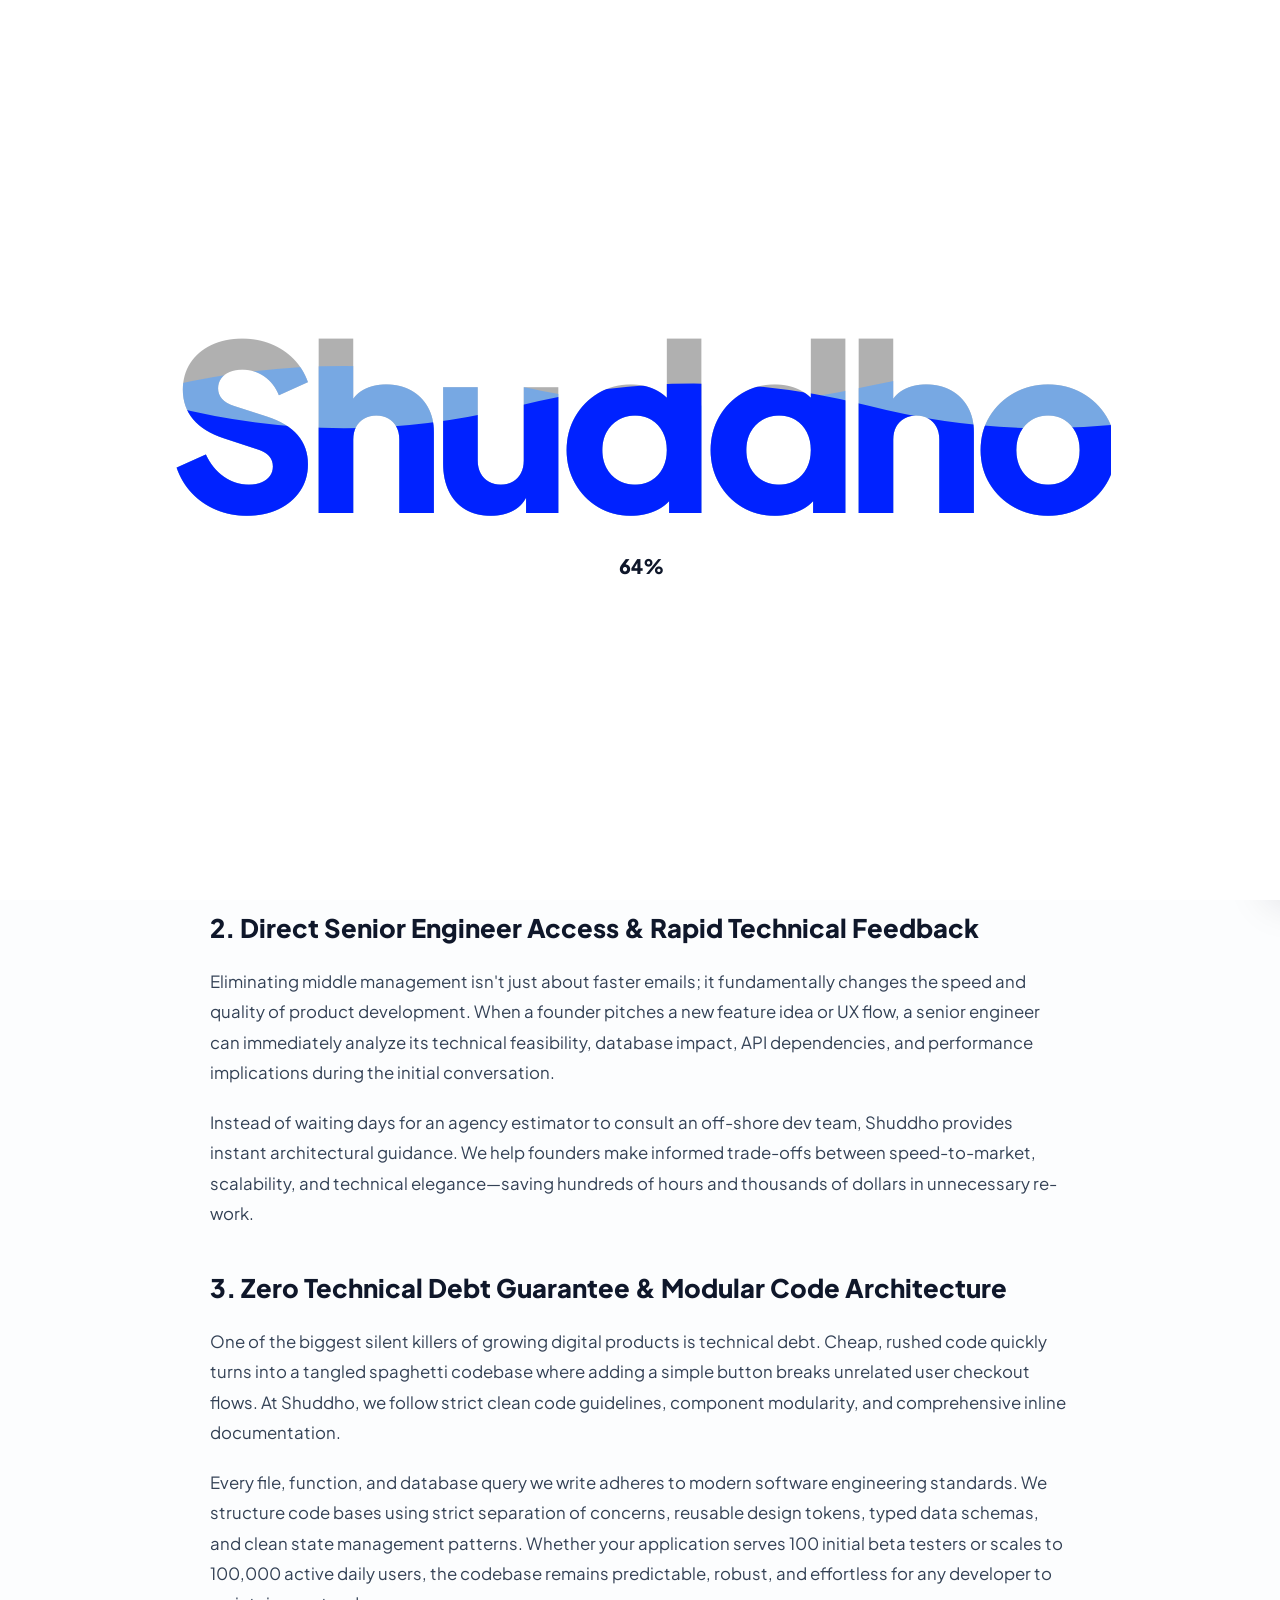
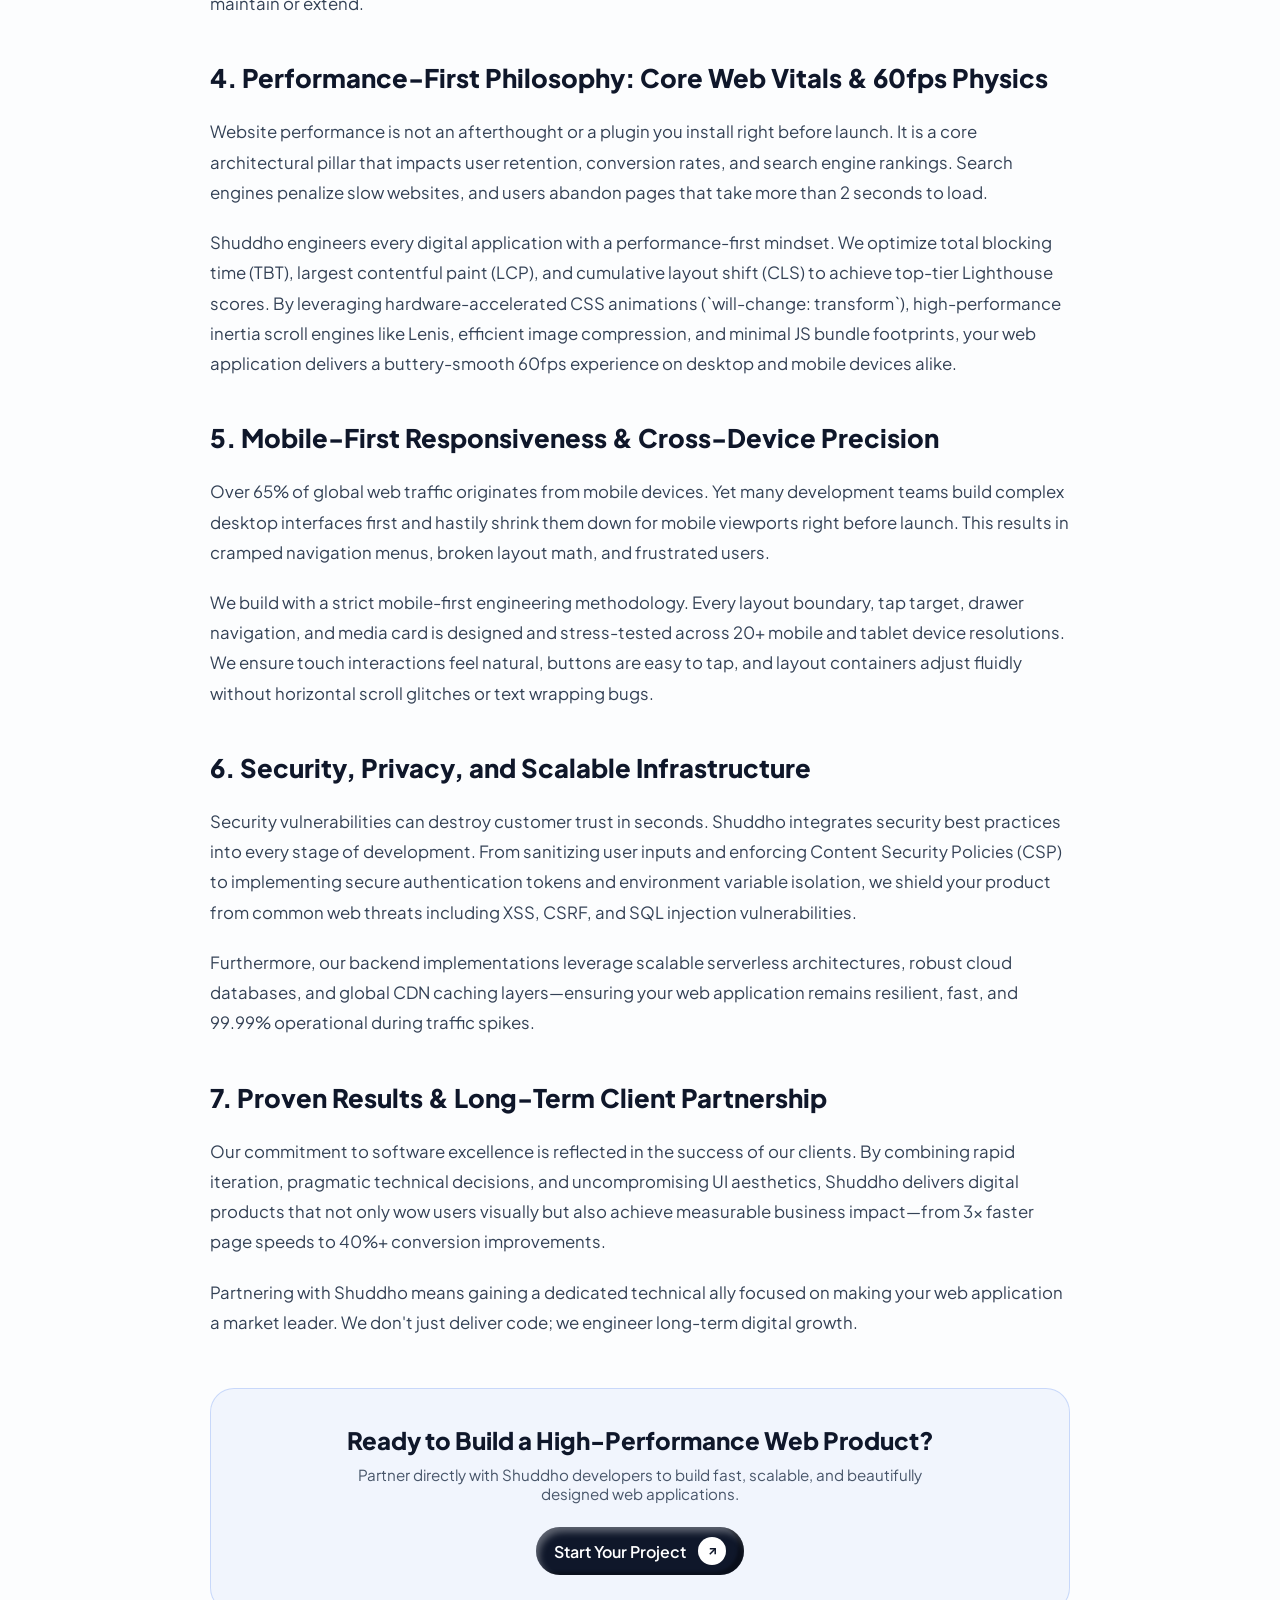
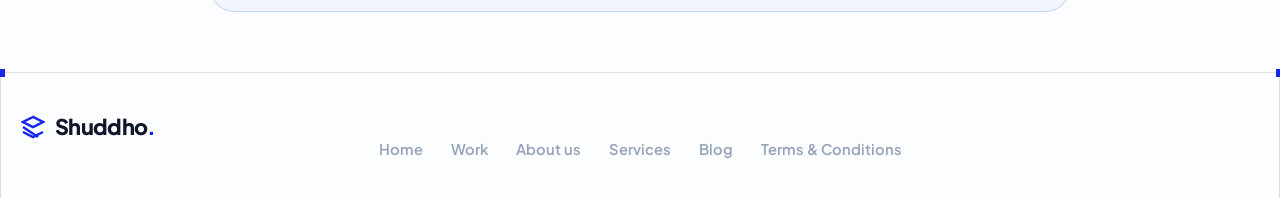
==== commit 2f8a9b8f: "feat: implement design system with custom cursor, layout grid, and responsive header navigation" ====
--- a/blog-detail.html
+++ b/blog-detail.html
@@ -29,9 +29,8 @@
     <!-- Fullscreen First-Visit Brand Text Preloader Overlay -->
     <div class="site-preloader" id="site-preloader">
         <div class="preloader-content">
-            <h1 class="preloader-brand-title" id="preloader-brand-title">shuddho</h1>
+            <h1 class="preloader-brand-title" id="preloader-brand-title">Shuddho</h1>
             <div class="preloader-progress-info">
-                <span class="preloader-status-tag">Engineered Digital Experience</span>
                 <span class="preloader-percent-num" id="preloader-percent-num">0%</span>
             </div>
         </div>
--- a/assets/css/style.css
+++ b/assets/css/style.css
@@ -2922,14 +2922,39 @@
    font-size: clamp(4.5rem, 18vw, 16.5rem);
    font-weight: 900;
    line-height: 0.85;
-   letter-spacing: -0.06em;
+   letter-spacing: -0.05em;
    margin: 0 0 24px 0;
-   text-transform: lowercase;
-   background: linear-gradient(90deg, var(--color-brand-blue, #2563eb) 0%, #cbd5e1 0%);
+   text-transform: none;
+
+   /* Clean Liquid Wave Fill: Solid Electric Blue, Translucent Back Wave, Crisp Grey Base */
+   background-image: 
+      url("data:image/svg+xml,%3Csvg xmlns='http://www.w3.org/2000/svg' viewBox='0 0 1400 600' preserveAspectRatio='none'%3E%3Cpath d='M 0,45 Q 175,90 350,45 T 700,45 T 1050,45 T 1400,45 V 600 H 0 Z' fill='%230022ff'/%3E%3C/svg%3E"),
+      url("data:image/svg+xml,%3Csvg xmlns='http://www.w3.org/2000/svg' viewBox='0 0 1400 600' preserveAspectRatio='none'%3E%3Cpath d='M 0,25 Q 175,-15 350,25 T 700,25 T 1050,25 T 1400,25 V 600 H 0 Z' fill='%2360a5fa' opacity='0.7'/%3E%3C/svg%3E"),
+      linear-gradient(#b0b0b0, #b0b0b0);
+
+   background-repeat: repeat-x, repeat-x, no-repeat;
+   background-size: 1400px 600px, 1400px 600px, 100% 100%;
+   background-position-x: 0px, 0px, 0px;
+   background-position-y: 220px, 220px, 0px;
+
    background-clip: text;
    -webkit-background-clip: text;
    -webkit-text-fill-color: transparent;
-   transition: background 0.05s ease;
+
+   animation: preloaderLiquidWave 3.6s cubic-bezier(0.445, 0.05, 0.55, 0.95) infinite;
+   will-change: background-position;
+}
+
+@keyframes preloaderLiquidWave {
+   0% {
+      background-position-x: 0px, 0px, 0px;
+   }
+   50% {
+      background-position-x: -700px, 700px, 0px;
+   }
+   100% {
+      background-position-x: -1400px, 1400px, 0px;
+   }
 }
 
 .preloader-progress-info {
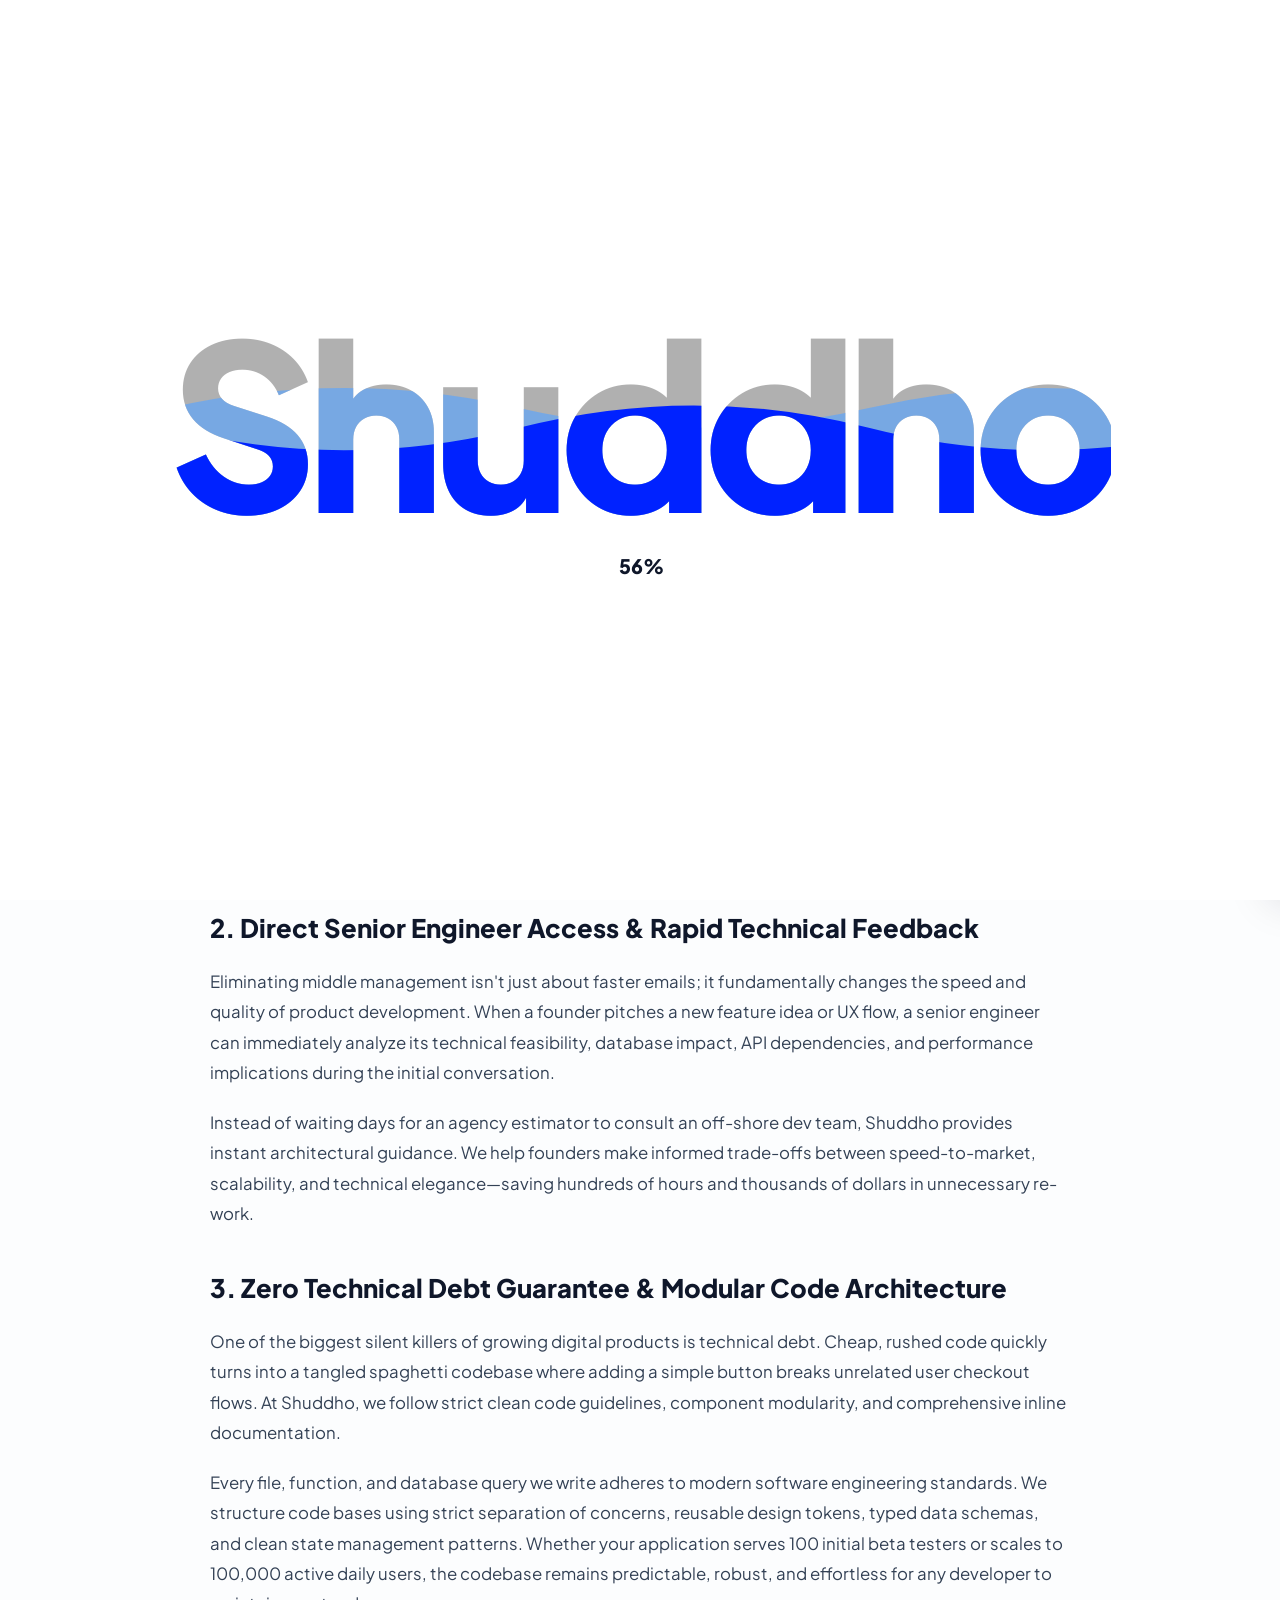
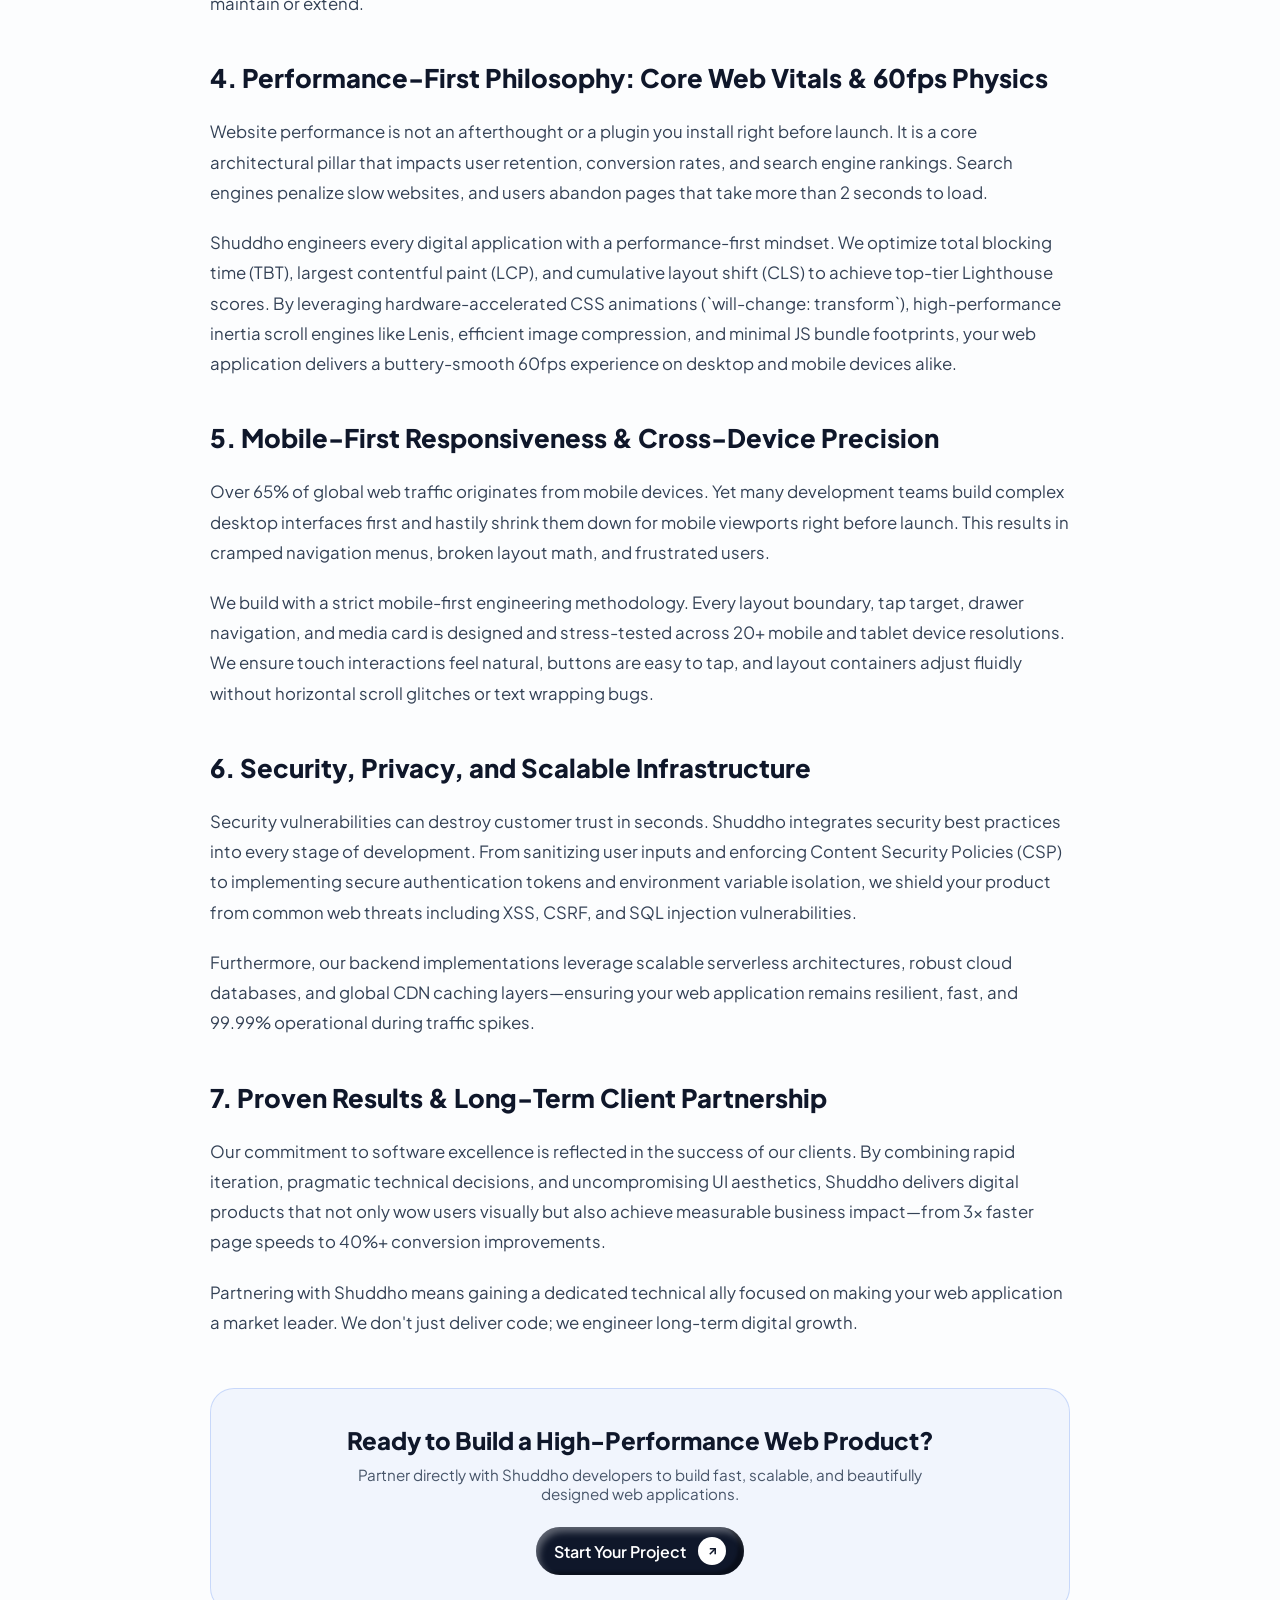
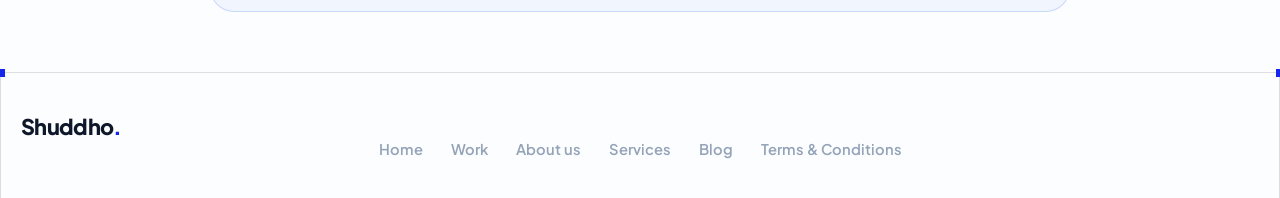
==== commit 74c528bd: "feat: add branding assets, theme switcher, and core styles" ====
--- a/blog-detail.html
+++ b/blog-detail.html
@@ -46,15 +46,7 @@
     <!-- Mobile Navigation Drawer -->
     <aside class="mobile-drawer" id="mobile-drawer" aria-label="Mobile Navigation Drawer">
         <div class="drawer-header">
-            <a href="#" class="brand-logo">
-                <span class="logo-icon">
-                    <svg width="22" height="22" viewBox="0 0 24 24" fill="none" stroke="currentColor" stroke-width="2.5"
-                        stroke-linecap="round" stroke-linejoin="round">
-                        <polygon points="12 2 2 7 12 12 22 7 12 2" />
-                        <polyline points="2 17 12 22 22 17" />
-                        <polyline points="2 12 12 17 22 12" />
-                    </svg>
-                </span>
+            <a href="index.html" class="brand-logo">
                 <span class="logo-text">Shuddho<span class="brand-dot">.</span></span>
             </a>
             <button class="drawer-close-btn" id="drawer-close-btn" aria-label="Close navigation drawer">
@@ -94,15 +86,7 @@
     </aside>
     <header class="header">
         <div class="container">
-            <a href="#" class="brand-logo" id="brand-logo">
-                <span class="logo-icon">
-                    <svg width="24" height="24" viewBox="0 0 24 24" fill="none" stroke="currentColor" stroke-width="2.5"
-                        stroke-linecap="round" stroke-linejoin="round">
-                        <polygon points="12 2 2 7 12 12 22 7 12 2" />
-                        <polyline points="2 17 12 22 22 17" />
-                        <polyline points="2 12 12 17 22 12" />
-                    </svg>
-                </span>
+            <a href="index.html" class="brand-logo" id="brand-logo">
                 <span class="logo-text">Shuddho<span class="brand-dot">.</span></span>
             </a>
 
@@ -188,14 +172,6 @@
         <div class="container" style="padding-top: 40px; padding-bottom: 40px;">
             <div class="footer-top-row">
                 <a href="index.html" class="brand-logo">
-                    <span class="logo-icon">
-                        <svg width="24" height="24" viewBox="0 0 24 24" fill="none" stroke="currentColor"
-                            stroke-width="2.5">
-                            <polygon points="12 2 2 7 12 12 22 7 12 2" />
-                            <polyline points="2 17 12 22 22 17" />
-                            <polyline points="2 12 17 22 12" />
-                        </svg>
-                    </span>
                     <span class="logo-text">Shuddho<span class="brand-dot">.</span></span>
                 </a>
                 <ul class="footer-nav-links">
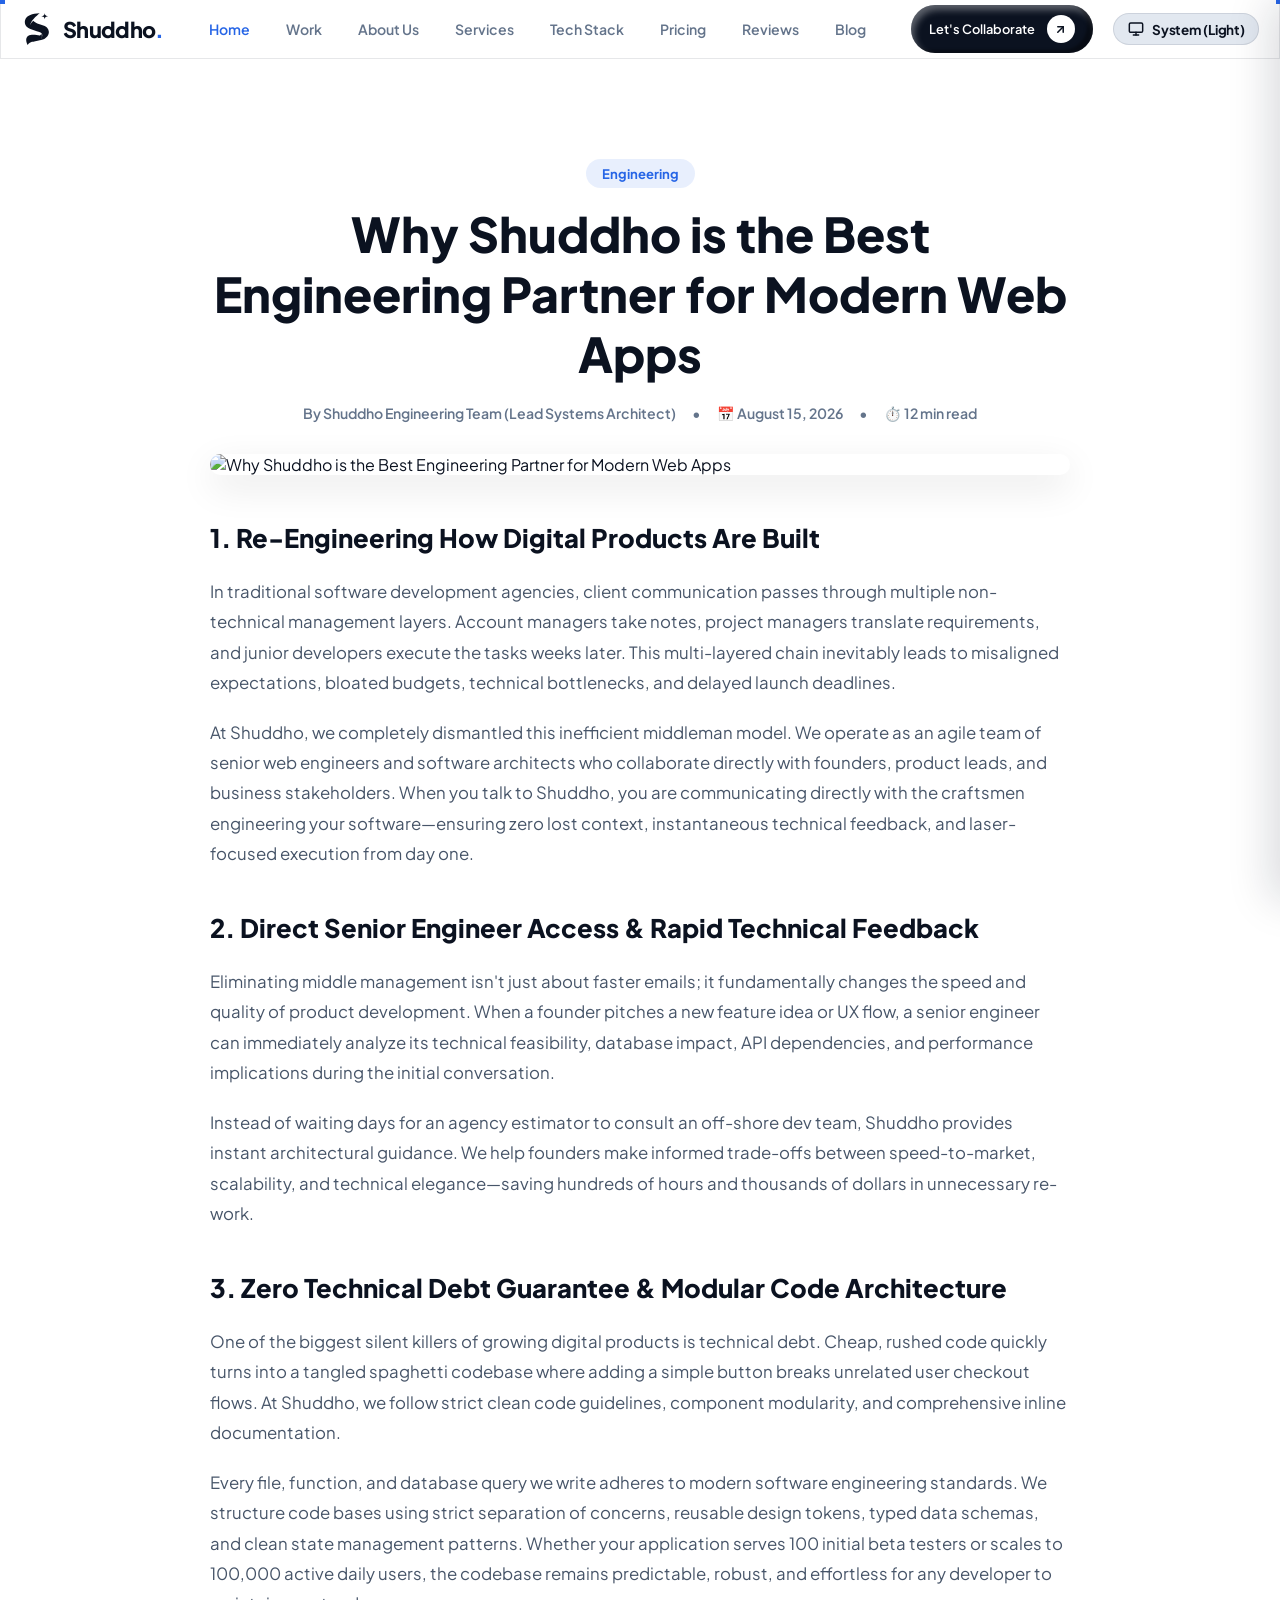
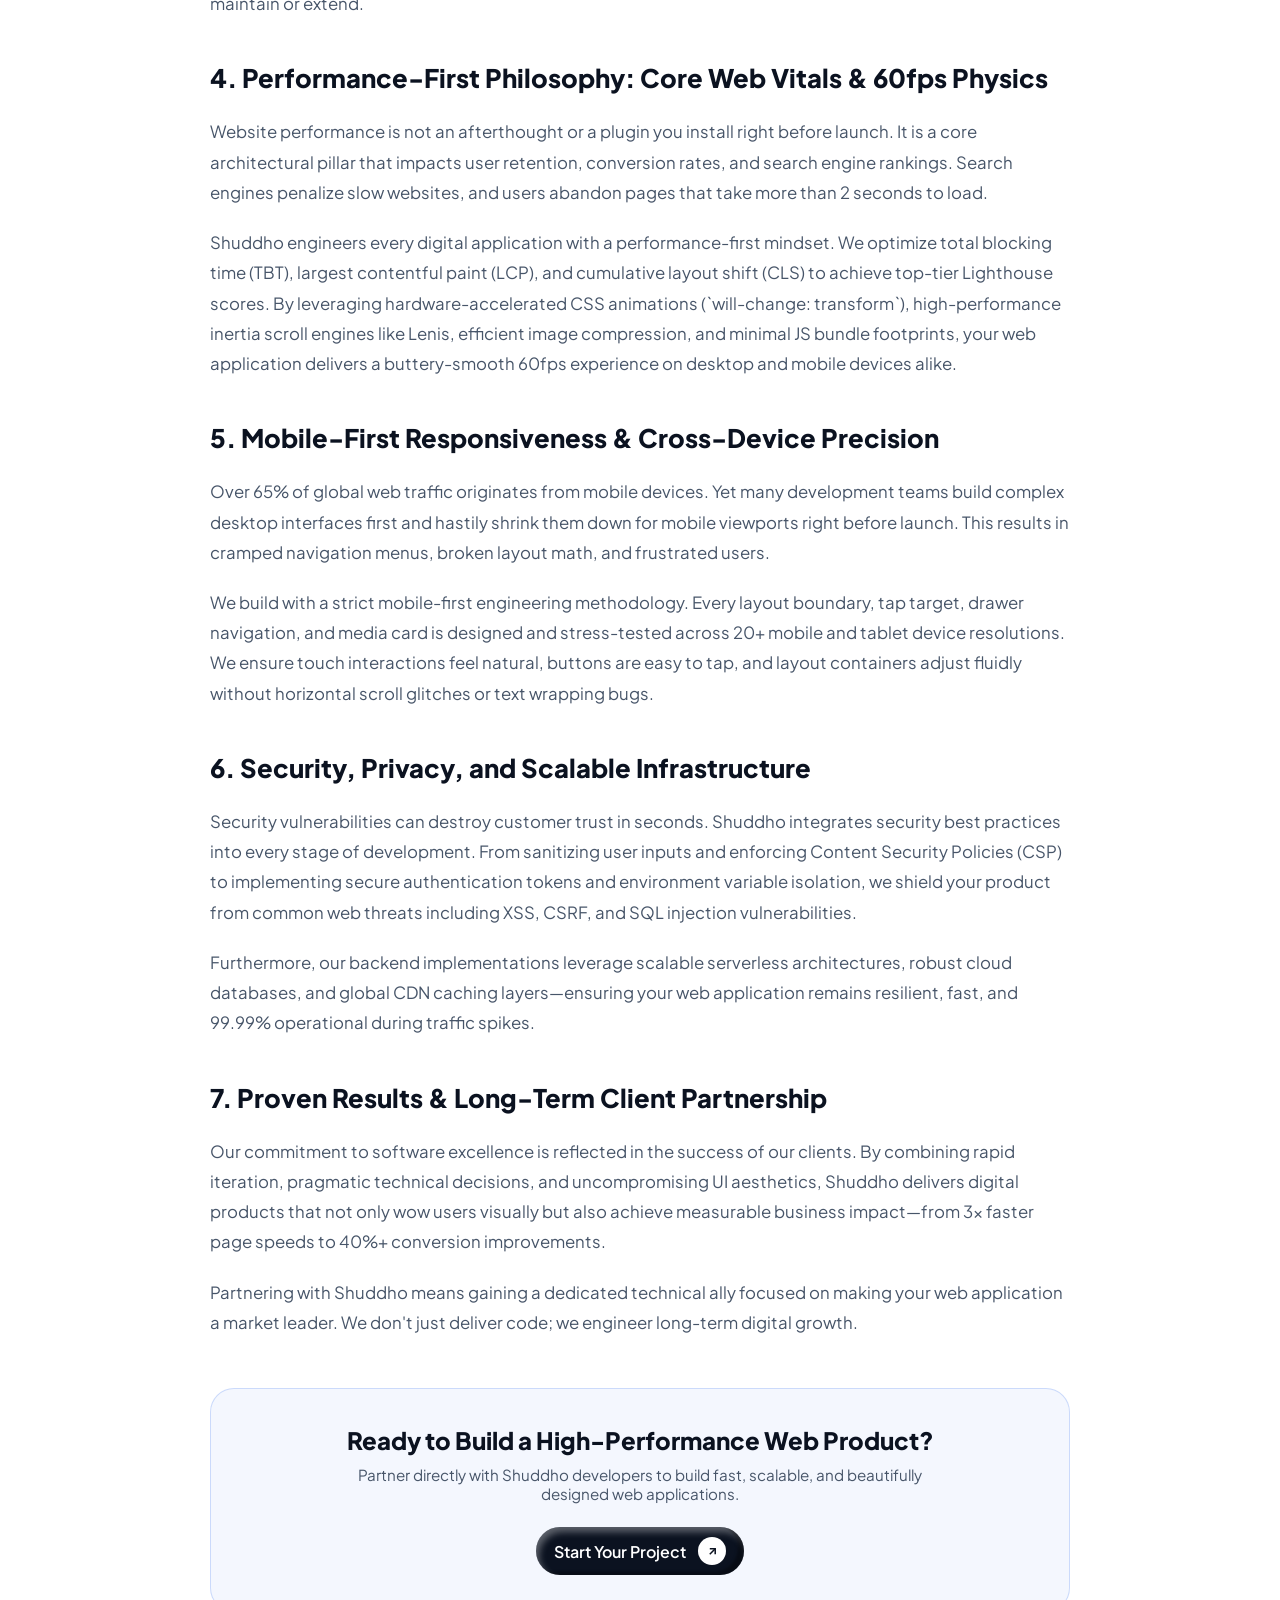
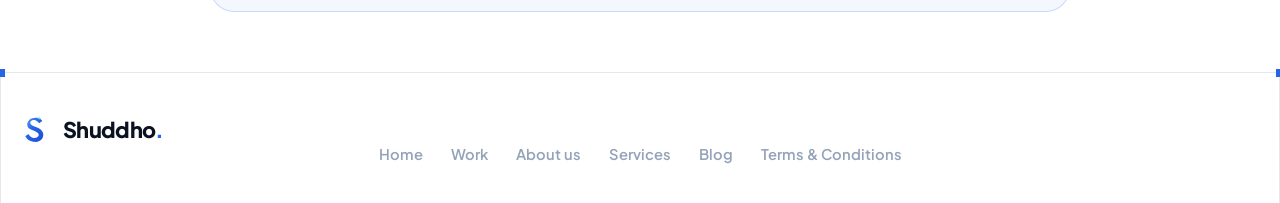
==== commit be4a8118: "feat: add core styling, JavaScript, brand assets, and theme switcher functionality" ====
--- a/blog-detail.html
+++ b/blog-detail.html
@@ -6,9 +6,29 @@
     <meta name="viewport" content="width=device-width, initial-scale=1.0">
     <meta name="robots" content="noindex, nofollow">
     <title>Article — Shuddho Insights</title>
-    <!-- Favicon -->
+
+    <!-- Instant Theme Init Script (Prevents Dark/Light flicker on load) -->
+    <script>
+        (function() {
+            var savedTheme = localStorage.getItem('shuddho-theme') || 'system';
+            var activeTheme = savedTheme;
+            if (savedTheme === 'system') {
+                activeTheme = window.matchMedia('(prefers-color-scheme: dark)').matches ? 'dark' : 'light';
+            }
+            document.documentElement.setAttribute('data-theme', activeTheme);
+            document.documentElement.setAttribute('data-theme-setting', savedTheme);
+        })();
+    </script>
+
+    <!-- Favicons & Official Brand Assets -->
     <link rel="icon" type="image/svg+xml" href="assets/images/favicon.svg">
-    <!-- Modern Typography: Plus Jakarta Sans -->
+    <link rel="icon" type="image/png" sizes="32x32" href="assets/images/favicon.png">
+    <link rel="shortcut icon" href="assets/images/favicon.ico">
+    <link rel="apple-touch-icon" sizes="180x180" href="assets/images/apple-touch-icon.png">
+    <link rel="manifest" href="site.webmanifest">
+    <meta name="theme-color" content="#0B1220">
+
+    <!-- Modern Typography: Satoshi & Plus Jakarta Sans -->
     <link rel="preconnect" href="https://fonts.googleapis.com">
     <link rel="preconnect" href="https://fonts.gstatic.com" crossorigin>
     <link href="https://fonts.googleapis.com/css2?family=Plus+Jakarta+Sans:wght@400;500;600;700;800&display=swap"
@@ -26,15 +46,6 @@
 </head>
 
 <body>
-    <!-- Fullscreen First-Visit Brand Text Preloader Overlay -->
-    <div class="site-preloader" id="site-preloader">
-        <div class="preloader-content">
-            <h1 class="preloader-brand-title" id="preloader-brand-title">Shuddho</h1>
-            <div class="preloader-progress-info">
-                <span class="preloader-percent-num" id="preloader-percent-num">0%</span>
-            </div>
-        </div>
-    </div>
 
     <!-- Custom Cursor Pointer Elements -->
     <div class="custom-cursor-dot" id="cursor-dot"></div>
@@ -47,6 +58,13 @@
     <aside class="mobile-drawer" id="mobile-drawer" aria-label="Mobile Navigation Drawer">
         <div class="drawer-header">
             <a href="index.html" class="brand-logo">
+                <span class="logo-icon" aria-hidden="true">
+                    <svg class="brand-logo-svg" width="28" height="37" viewBox="0 0 40 53" fill="none" xmlns="http://www.w3.org/2000/svg">
+                        <path d="M25.76 44.6456C25.76 44.6456 31.914 36.5702 26.5509 32.9008C23.7283 30.0781 9.61507 28.6668 2.91129 22.6687C-2.734 15.8473 -2.38106 1.146 24.434 0.440338C18.9677 4.669 9.2504 13.7999 8.84532 20.1709C9.4074 17.9029 10.8641 15.0238 14.3111 12.7699C15.1918 15.6321 24.4847 18.9484 30.3836 20.6961C37.6493 22.8487 39.4106 27.9617 39.6308 31.0441C40.0711 35.2274 36.4301 42.9212 26.5509 44.897C24.8793 45.2313 25.76 44.6456 25.76 44.6456Z" fill="currentColor" />
+                        <path d="M19.3938 36.5486C-1.63993 33.9699 1.26299 46.1555 4.37654 52.8411C10.6037 46.0362 10.5612 49.432 26.2468 44.915C28.5772 44.2439 28.8167 35.0075 26.8893 34.7873C26.6767 34.763 26.2468 36.5486 25.3902 36.7688C24.0064 37.6284 20.547 36.7874 19.3938 36.5486Z" fill="currentColor" />
+                        <path class="star-sparkle" d="M32.7666 0C32.7666 0 33.0586 2.72558 34.196 3.86302C35.3335 5.00045 38.059 5.29246 38.059 5.29246C38.059 5.29246 35.3335 5.58447 34.196 6.72191C33.0586 7.85934 32.7666 10.5849 32.7666 10.5849C32.7666 10.5849 32.4746 7.85934 31.3371 6.72191C30.1997 5.58447 27.4741 5.29246 27.4741 5.29246C27.4741 5.29246 30.1997 5.00045 31.3371 3.86302C32.4746 2.72558 32.7666 0 32.7666 0Z" fill="currentColor" />
+                    </svg>
+                </span>
                 <span class="logo-text">Shuddho<span class="brand-dot">.</span></span>
             </a>
             <button class="drawer-close-btn" id="drawer-close-btn" aria-label="Close navigation drawer">
@@ -60,19 +78,19 @@
 
         <nav class="drawer-nav">
             <ul class="drawer-list">
-                <li class="drawer-item"><a href="#" class="drawer-link active">Home</a></li>
-                <li class="drawer-item"><a href="#work" class="drawer-link">Work</a></li>
-                <li class="drawer-item"><a href="#about" class="drawer-link">About us</a></li>
-                <li class="drawer-item"><a href="#services" class="drawer-link">Services</a></li>
-                <li class="drawer-item"><a href="#stack" class="drawer-link">Tech Stack</a></li>
-                <li class="drawer-item"><a href="#pricing" class="drawer-link">Pricing</a></li>
-                <li class="drawer-item"><a href="#testimonials" class="drawer-link">Reviews</a></li>
-                <li class="drawer-item"><a href="#blog" class="drawer-link">Blog</a></li>
+                <li class="drawer-item"><a href="index.html" class="drawer-link">Home</a></li>
+                <li class="drawer-item"><a href="index.html#work" class="drawer-link">Work</a></li>
+                <li class="drawer-item"><a href="index.html#about" class="drawer-link">About us</a></li>
+                <li class="drawer-item"><a href="index.html#services" class="drawer-link">Services</a></li>
+                <li class="drawer-item"><a href="index.html#stack" class="drawer-link">Tech Stack</a></li>
+                <li class="drawer-item"><a href="index.html#pricing" class="drawer-link">Pricing</a></li>
+                <li class="drawer-item"><a href="index.html#testimonials" class="drawer-link">Reviews</a></li>
+                <li class="drawer-item"><a href="blog.html" class="drawer-link active">Blog</a></li>
             </ul>
         </nav>
 
-        <div class="drawer-footer">
-            <a href="#collaborate" class="btn-dark btn-drawer-cta">
+        <div class="drawer-footer" style="display: flex; gap: 10px; align-items: center;">
+            <a href="index.html#collaborate" class="btn-dark btn-drawer-cta" style="flex: 1;">
                 <span>Let's Collaborate</span>
                 <span class="badge-icon">
                     <svg width="13" height="13" viewBox="0 0 24 24" fill="none" stroke="currentColor" stroke-width="2.8"
@@ -82,29 +100,41 @@
                     </svg>
                 </span>
             </a>
+            <button class="theme-switcher-btn" title="Toggle Theme (Light / Dark / System)" aria-label="Toggle Theme Mode">
+                <span class="theme-icon-wrap"></span>
+                <span class="theme-mode-text">System</span>
+            </button>
         </div>
     </aside>
+
     <header class="header">
         <div class="container">
             <a href="index.html" class="brand-logo" id="brand-logo">
+                <span class="logo-icon" aria-hidden="true">
+                    <svg class="brand-logo-svg" width="30" height="40" viewBox="0 0 40 53" fill="none" xmlns="http://www.w3.org/2000/svg">
+                        <path d="M25.76 44.6456C25.76 44.6456 31.914 36.5702 26.5509 32.9008C23.7283 30.0781 9.61507 28.6668 2.91129 22.6687C-2.734 15.8473 -2.38106 1.146 24.434 0.440338C18.9677 4.669 9.2504 13.7999 8.84532 20.1709C9.4074 17.9029 10.8641 15.0238 14.3111 12.7699C15.1918 15.6321 24.4847 18.9484 30.3836 20.6961C37.6493 22.8487 39.4106 27.9617 39.6308 31.0441C40.0711 35.2274 36.4301 42.9212 26.5509 44.897C24.8793 45.2313 25.76 44.6456 25.76 44.6456Z" fill="currentColor" />
+                        <path d="M19.3938 36.5486C-1.63993 33.9699 1.26299 46.1555 4.37654 52.8411C10.6037 46.0362 10.5612 49.432 26.2468 44.915C28.5772 44.2439 28.8167 35.0075 26.8893 34.7873C26.6767 34.763 26.2468 36.5486 25.3902 36.7688C24.0064 37.6284 20.547 36.7874 19.3938 36.5486Z" fill="currentColor" />
+                        <path class="star-sparkle" d="M32.7666 0C32.7666 0 33.0586 2.72558 34.196 3.86302C35.3335 5.00045 38.059 5.29246 38.059 5.29246C38.059 5.29246 35.3335 5.58447 34.196 6.72191C33.0586 7.85934 32.7666 10.5849 32.7666 10.5849C32.7666 10.5849 32.4746 7.85934 31.3371 6.72191C30.1997 5.58447 27.4741 5.29246 27.4741 5.29246C27.4741 5.29246 30.1997 5.00045 31.3371 3.86302C32.4746 2.72558 32.7666 0 32.7666 0Z" fill="currentColor" />
+                    </svg>
+                </span>
                 <span class="logo-text">Shuddho<span class="brand-dot">.</span></span>
             </a>
 
             <nav class="nav-capsule" aria-label="Main Navigation">
                 <ul class="nav-list" id="nav-list">
-                    <li class="nav-item"><a href="#" class="nav-link active">Home</a></li>
-                    <li class="nav-item"><a href="#work" class="nav-link">Work</a></li>
-                    <li class="nav-item"><a href="#about" class="nav-link">About us</a></li>
-                    <li class="nav-item"><a href="#services" class="nav-link">Services</a></li>
-                    <li class="nav-item"><a href="#stack" class="nav-link">Tech Stack</a></li>
-                    <li class="nav-item"><a href="#pricing" class="nav-link">Pricing</a></li>
-                    <li class="nav-item"><a href="#testimonials" class="nav-link">Reviews</a></li>
-                    <li class="nav-item"><a href="#blog" class="nav-link">Blog</a></li>
+                    <li class="nav-item"><a href="index.html" class="nav-link">Home</a></li>
+                    <li class="nav-item"><a href="index.html#work" class="nav-link">Work</a></li>
+                    <li class="nav-item"><a href="index.html#about" class="nav-link">About us</a></li>
+                    <li class="nav-item"><a href="index.html#services" class="nav-link">Services</a></li>
+                    <li class="nav-item"><a href="index.html#stack" class="nav-link">Tech Stack</a></li>
+                    <li class="nav-item"><a href="index.html#pricing" class="nav-link">Pricing</a></li>
+                    <li class="nav-item"><a href="index.html#testimonials" class="nav-link">Reviews</a></li>
+                    <li class="nav-item"><a href="blog.html" class="nav-link active">Blog</a></li>
                 </ul>
             </nav>
 
             <div class="header-actions">
-                <a href="#collaborate" class="btn-dark btn-collaborate" id="btn-collaborate">
+                <a href="index.html#collaborate" class="btn-dark btn-collaborate" id="btn-collaborate">
                     <span>Let's Collaborate</span>
                     <span class="badge-icon">
                         <svg width="13" height="13" viewBox="0 0 24 24" fill="none" stroke="currentColor"
@@ -114,6 +144,12 @@
                         </svg>
                     </span>
                 </a>
+
+                <!-- SVG Theme Switcher Button -->
+                <button class="theme-switcher-btn" id="theme-switcher-btn" title="Toggle Theme (Light / Dark / System)" aria-label="Toggle Theme Mode">
+                    <span class="theme-icon-wrap" id="theme-icon-wrap"></span>
+                    <span class="theme-mode-text" id="theme-mode-text">System</span>
+                </button>
 
                 <!-- Hamburger Mobile Appbar Toggle Button -->
                 <button class="mobile-toggle-btn" id="mobile-toggle-btn" aria-label="Open mobile menu">
@@ -172,6 +208,25 @@
         <div class="container" style="padding-top: 40px; padding-bottom: 40px;">
             <div class="footer-top-row">
                 <a href="index.html" class="brand-logo">
+                    <span class="logo-icon" aria-hidden="true">
+                        <svg width="28" height="28" viewBox="0 0 400 400" fill="none" xmlns="http://www.w3.org/2000/svg">
+                            <defs>
+                                <linearGradient id="shuddho-mark-footer-detail" x1="0%" y1="0%" x2="100%" y2="100%">
+                                    <stop offset="0%" stop-color="#60A5FA" />
+                                    <stop offset="40%" stop-color="#2665E6" />
+                                    <stop offset="100%" stop-color="#1D4ED8" />
+                                </linearGradient>
+                                <linearGradient id="shuddho-star-footer-detail" x1="0%" y1="0%" x2="100%" y2="100%">
+                                    <stop offset="0%" stop-color="#BAE6FD" />
+                                    <stop offset="100%" stop-color="#38BDF8" />
+                                </linearGradient>
+                            </defs>
+                            <g transform="translate(10, 10) scale(0.75)">
+                                <path d="M 210 70 C 170 66 134 86 110 118 C 78 162 86 218 130 250 C 170 278 218 286 250 306 C 278 322 290 346 278 370 C 262 398 218 410 178 398 C 146 386 122 362 110 338 L 58 374 C 82 422 130 458 190 466 C 258 478 326 450 350 394 C 374 338 346 278 290 246 C 246 218 194 210 166 190 C 142 174 134 154 146 134 C 158 110 198 98 234 110 C 258 118 278 138 290 158 L 342 122 C 318 78 270 54 210 70 Z" fill="url(#shuddho-mark-footer-detail)" />
+                                <path class="star-sparkle" d="M 290 40 C 290 58 274 74 256 74 C 274 74 290 90 290 108 C 290 90 306 74 324 74 C 306 74 290 58 290 40 Z" fill="url(#shuddho-star-footer-detail)" />
+                            </g>
+                        </svg>
+                    </span>
                     <span class="logo-text">Shuddho<span class="brand-dot">.</span></span>
                 </a>
                 <ul class="footer-nav-links">
--- a/assets/css/style.css
+++ b/assets/css/style.css
@@ -1,32 +1,117 @@
+@import url('https://api.fontshare.com/v2/css?f[]=satoshi@900,800,700,500,400&display=swap');
+
 /* ==========================================================================
-   Design System & Modern CSS Reset - Shuddho (Development Brand)
+   Design System & Modern CSS Reset - Shuddho (Official Brand Identity)
    ========================================================================== */
 
-:root {
-   --font-primary: 'Plus Jakarta Sans', -apple-system, BlinkMacSystemFont, 'Segoe UI', Roboto, sans-serif;
-
-   /* Blue Brand Color Palette */
-   --color-brand-blue: #1627eb;
-   --color-brand-blue-hover: #144eec;
-   --color-brand-blue-light: #2374f7;
-   --color-brand-cyan: #0284c7;
-
-   /* Neutral Palette */
-   --color-bg-page: #f1f5f9;
-   --color-card-bg: #fcfdfe;
-   --color-dark-text: #0f172a;
-   --color-body-text: #64748b;
-   --color-dark-btn: #0f172a;
-   --color-dark-btn-hover: #1e293b;
+:root,
+[data-theme="light"] {
+   --font-primary: 'Satoshi', 'Plus Jakarta Sans', -apple-system, BlinkMacSystemFont, 'Segoe UI', Roboto, sans-serif;
+
+   /* Light Theme Color Palette */
+   --color-bg-page: #f8fafc;
+   --color-card-bg: #ffffff;
+   --color-dark-text: #0b1220;
+   --color-body-text: #475569;
+   --color-muted-text: #64748b;
+   --color-border: rgba(15, 23, 42, 0.1);
+   --color-header-bg: rgba(255, 255, 255, 0.85);
    --color-nav-bg: #e2e8f0;
    --color-active-pill: #ffffff;
-   --color-accent-amber: #f59e0b;
-   --color-border: #83838344;
-
-   /* Radii & Transitions */
+   --color-brand-blue: #2665e6;
+   --color-brand-blue-hover: #1d4ed8;
+   --color-brand-blue-light: #60a5fa;
+   --color-brand-cyan: #38bdf8;
+   --color-brand-ice: #e8f0ff;
+
+   --color-dark-btn: #0b1220;
+   --color-dark-btn-hover: #162032;
+   --color-dark-btn-text: #ffffff;
+   --color-logo-fill: #0b1220;
+   --color-card-border: rgba(0, 0, 0, 0.08);
+   --color-input-bg: #ffffff;
+   --color-input-border: #cbd5e1;
+   --color-input-text: #0f172a;
+
    --radius-card: 28px;
    --radius-pill: 9999px;
    --transition-smooth: all 0.28s cubic-bezier(0.4, 0, 0.2, 1);
+}
+
+[data-theme="dark"] {
+   --color-bg-page: #090e17;
+   --color-card-bg: #0f172a;
+   --color-dark-text: #f8fafc;
+   --color-body-text: #94a3b8;
+   --color-muted-text: #cbd5e1;
+   --color-border: rgba(255, 255, 255, 0.12);
+   --color-header-bg: rgba(9, 14, 23, 0.88);
+   --color-nav-bg: rgba(255, 255, 255, 0.08);
+   --color-active-pill: #1e293b;
+   --color-brand-blue: #3b82f6;
+   --color-brand-blue-hover: #2563eb;
+   --color-brand-blue-light: #93c5fd;
+   --color-brand-cyan: #38bdf8;
+   --color-brand-ice: #1e293b;
+
+   --color-dark-btn: #f8fafc;
+   --color-dark-btn-hover: #e2e8f0;
+   --color-dark-btn-text: #0b1220;
+   --color-logo-fill: #ffffff;
+   --color-card-border: rgba(255, 255, 255, 0.1);
+   --color-input-bg: #1e293b;
+   --color-input-border: #334155;
+   --color-input-text: #f8fafc;
+}
+
+/* Base Body Theme Transitions */
+body {
+   background-color: var(--color-bg-page);
+   color: var(--color-dark-text);
+   transition: background-color 0.3s ease, color 0.3s ease;
+}
+
+/* SVG Theme Switcher Capsule Button */
+.theme-switcher-btn {
+   display: inline-flex;
+   align-items: center;
+   gap: 7px;
+   padding: 6px 13px;
+   background: var(--color-nav-bg);
+   border: 1px solid var(--color-border);
+   border-radius: var(--radius-pill);
+   color: var(--color-dark-text);
+   font-family: var(--font-primary);
+   font-size: 0.84rem;
+   font-weight: 700;
+   cursor: pointer;
+   transition: all 0.28s cubic-bezier(0.16, 1, 0.3, 1);
+   user-select: none;
+   margin-left: 8px;
+}
+
+.theme-switcher-btn:hover {
+   transform: translateY(-1px);
+   border-color: var(--color-brand-blue);
+   background: var(--color-card-bg);
+   box-shadow: 0 4px 14px rgba(38, 101, 230, 0.18);
+}
+
+.theme-icon-wrap {
+   display: inline-flex;
+   align-items: center;
+   justify-content: center;
+   width: 18px;
+   height: 18px;
+   transition: transform 0.4s cubic-bezier(0.34, 1.56, 0.64, 1);
+}
+
+.theme-switcher-btn:hover .theme-icon-wrap {
+   transform: rotate(20deg) scale(1.12);
+}
+
+.theme-mode-text {
+   letter-spacing: -0.01em;
 }
 
 *,
@@ -284,12 +369,12 @@
    position: sticky;
    top: 0;
    z-index: 999;
-   /* border: 1px solid rgba(0, 0, 0, 0.08); */
-   background: rgb(255, 255, 255);
-
-}
-
-/* Brand Logo with Blue Highlight */
+   background: var(--color-header-bg);
+   backdrop-filter: blur(16px);
+   -webkit-backdrop-filter: blur(16px);
+}
+
+/* Brand Logo with Official Ribbon S Mark & Sparkle Highlight */
 .brand-logo {
    display: flex;
    align-items: center;
@@ -299,6 +384,7 @@
    letter-spacing: -0.03em;
    color: var(--color-dark-text);
    transition: all 0.35s cubic-bezier(0.16, 1, 0.3, 1);
+   text-decoration: none;
 }
 
 .header.scrolled .brand-logo {
@@ -307,22 +393,39 @@
 }
 
 .logo-icon {
-   display: flex;
+   display: inline-flex;
    align-items: center;
    justify-content: center;
+   width: 32px;
+   height: 32px;
+   flex-shrink: 0;
+   transition: all 0.35s cubic-bezier(0.16, 1, 0.3, 1);
+}
+
+.logo-icon svg {
+   width: 100%;
+   height: 100%;
+   display: block;
+   transition: all 0.35s cubic-bezier(0.16, 1, 0.3, 1);
+}
+
+.header.scrolled .logo-icon {
+   width: 26px;
+   height: 26px;
+}
+
+.brand-logo .star-sparkle {
+   transition: transform 0.4s cubic-bezier(0.34, 1.56, 0.64, 1), filter 0.4s ease;
+   transform-origin: 290px 74px;
+}
+
+.brand-logo:hover .star-sparkle {
+   transform: scale(1.3) rotate(20deg);
+   filter: drop-shadow(0 0 8px rgba(56, 189, 248, 0.9));
+}
+
+.brand-logo:hover {
    color: var(--color-brand-blue);
-   transition: all 0.35s cubic-bezier(0.16, 1, 0.3, 1);
-}
-
-.logo-icon svg {
-   width: 24px;
-   height: 24px;
-   transition: all 0.35s cubic-bezier(0.16, 1, 0.3, 1);
-}
-
-.header.scrolled .logo-icon svg {
-   width: 20px;
-   height: 20px;
 }
 
 .brand-dot {
@@ -402,7 +505,7 @@
    gap: 12px;
    background-color: var(--color-dark-btn);
    padding: 10px 18px;
-   color: #ffffff;
+   color: var(--color-dark-btn-text);
    border-radius: var(--radius-pill);
    font-weight: 600;
    transition: all 0.35s cubic-bezier(0.16, 1, 0.3, 1);
@@ -423,6 +526,7 @@
 
 .btn-dark:hover {
    background-color: var(--color-brand-blue);
+   color: #ffffff;
    transform: translateY(-2px);
    box-shadow: inset -6px -3px 3px #0000004a, inset 3px 5px 7px #ffffff9e;
 }
@@ -434,7 +538,7 @@
    justify-content: center;
    width: 28px;
    height: 28px;
-   background-color: #ffffff;
+   background-color: var(--color-dark-btn-text);
    color: var(--color-dark-btn);
    border-radius: 50%;
    transition: all 0.35s cubic-bezier(0.16, 1, 0.3, 1);
@@ -446,6 +550,7 @@
 }
 
 .btn-dark:hover .badge-icon {
+   background-color: #ffffff;
    color: var(--color-brand-blue);
    transform: translate(2px, -2px) scale(1.05);
 }
@@ -531,7 +636,8 @@
    bottom: 0;
    width: 320px;
    max-width: 85vw;
-   background-color: #ffffff;
+   background-color: var(--color-card-bg);
+   color: var(--color-dark-text);
    z-index: 9999;
    transform: translateX(100%);
    transition: transform 0.38s cubic-bezier(0.16, 1, 0.3, 1);
@@ -554,7 +660,7 @@
    align-items: center;
    justify-content: space-between;
    padding-bottom: 20px;
-   border-bottom: 1px dotted #f1f5f9;
+   border-bottom: 1px dotted var(--color-border);
    box-sizing: border-box;
 }
 
@@ -598,7 +704,7 @@
    padding: 12px 18px;
    font-size: 1.05rem;
    font-weight: 600;
-   color: #475569;
+   color: var(--color-body-text);
    border-radius: 12px;
    transition: var(--transition-smooth);
    box-sizing: border-box;
@@ -606,13 +712,13 @@
 
 .drawer-link:hover,
 .drawer-link.active {
-   background-color: #eff6ff;
+   background-color: var(--color-nav-bg);
    color: var(--color-brand-blue);
 }
 
 .drawer-footer {
    padding-top: 16px;
-   border-top: 1px dotted #f1f5f9;
+   border-top: 1px dotted var(--color-border);
    box-sizing: border-box;
 }
 
@@ -1062,8 +1168,8 @@
    align-items: center;
    gap: 14px;
    padding: 14px 22px;
-   background-color: rgba(255, 255, 255, 0.85);
-   border: 1px dotted rgba(226, 232, 240, 0.9);
+   background-color: var(--color-card-bg);
+   border: 1px dotted var(--color-border);
    border-radius: 16px;
    box-shadow: 0 4px 14px rgba(15, 23, 42, 0.03);
    backdrop-filter: blur(10px);
@@ -1078,7 +1184,7 @@
 .brand-card:hover {
    transform: translateY(-4px) scale(1.02);
    border-color: rgba(37, 99, 235, 0.3);
-   background-color: #ffffff;
+   background-color: var(--color-card-bg);
    box-shadow: 0 12px 28px -6px rgba(37, 99, 235, 0.12),
       0 4px 10px rgba(15, 23, 42, 0.04);
 }
@@ -1090,8 +1196,8 @@
    width: 44px;
    height: 44px;
    border-radius: 12px;
-   background-color: #f8fafc;
-   border: 1px dotted #e2e8f0;
+   background-color: var(--color-nav-bg);
+   border: 1px dotted var(--color-border);
    color: var(--color-dark-text);
    transition: all 0.3s ease;
    flex-shrink: 0;
@@ -1330,7 +1436,7 @@
    align-items: center;
    gap: 8px;
    padding: 6px;
-   background: rgba(255, 255, 255, 0.85);
+   background: var(--color-nav-bg);
    border: 1px solid var(--color-border);
    border-radius: var(--radius-pill);
    backdrop-filter: blur(12px);
@@ -1481,8 +1587,8 @@
 .featured-slide-counter {
    font-size: 0.88rem;
    font-weight: 800;
-   color: var(--color-body-text);
-   background: #f1f5f9;
+   color: var(--color-dark-text);
+   background: var(--color-nav-bg);
    padding: 6px 14px;
    border-radius: var(--radius-pill);
    letter-spacing: 0.05em;
@@ -1959,7 +2065,7 @@
 }
 
 .hook-card {
-   background: #ffffff;
+   background: var(--color-card-bg);
    border: 1px solid var(--color-border);
    border-radius: 20px;
    padding: 28px;
@@ -1972,7 +2078,7 @@
 
 .hook-card:hover {
    transform: translateY(-6px);
-   background: #ffffff;
+   background: var(--color-card-bg);
    border-color: var(--color-brand-blue);
    box-shadow: 0 16px 36px -10px rgba(37, 99, 235, 0.15);
 }
@@ -2024,7 +2130,7 @@
 
 .hook-metric-footer {
    padding-top: 14px;
-   border-top: 1px solid #f1f5f9;
+   border-top: 1px solid var(--color-border);
 }
 
 .metric-highlight {
@@ -2035,7 +2141,7 @@
 }
 
 .availability-cta-box {
-   background: rgba(248, 250, 252, 0.9);
+   background: var(--color-card-bg);
    border: 1px solid var(--color-border);
    border-radius: 20px;
    padding: 28px 32px;
@@ -2071,7 +2177,7 @@
    align-items: center;
    justify-content: space-between;
    padding: 18px 20px;
-   background: #ffffff;
+   background: var(--color-card-bg);
    border: 1px solid var(--color-border);
    border-radius: 16px;
    color: var(--color-dark-text);
@@ -2104,7 +2210,7 @@
    width: 42px;
    height: 42px;
    border-radius: 12px;
-   background: #f1f5f9;
+   background: var(--color-nav-bg);
    display: flex;
    align-items: center;
    justify-content: center;
@@ -2220,8 +2326,8 @@
 .carousel-card {
    min-width: 440px;
    flex-shrink: 0;
-   background-color: #ffffff;
-   border: 1px solid rgba(226, 232, 240, 0.9);
+   background-color: var(--color-card-bg);
+   border: 1px solid var(--color-border);
    overflow: hidden;
    display: flex;
    flex-direction: column;
@@ -2399,8 +2505,8 @@
    width: 52px;
    height: 52px;
    border-radius: 14px;
-   background-color: #eff6ff;
-   border: 1px solid #dbeafe;
+   background-color: var(--color-nav-bg);
+   border: 1px solid var(--color-border);
    color: var(--color-brand-blue);
    display: flex;
    align-items: center;
@@ -2426,7 +2532,7 @@
 
 /* Philosophy Quote Box */
 .philosophy-quote-box {
-   background: linear-gradient(135deg, #eff6ff 0%, #f0f9ff 100%);
+   /* background: linear-gradient(135deg, #eff6ff 0%, #f0f9ff 100%); */
    border: 1px solid #bfdbfe;
    border-radius: 20px;
    padding: 24px;
@@ -2450,8 +2556,8 @@
 
 /* Services Meta Details */
 .service-meta-grid {
-   background-color: #f8fafc;
-   border: 1px solid #e2e8f0;
+   background-color: var(--color-nav-bg);
+   border: 1px solid var(--color-border);
    border-radius: 16px;
    padding: 16px;
    margin-top: auto;
@@ -2536,7 +2642,7 @@
 
 /* Contact / Collaboration Section */
 .collaborate-section {
-   background: linear-gradient(180deg, var(--color-card-bg) 0%, #f8fafc 100%);
+   /* background: linear-gradient(180deg, var(--color-card-bg) 0%, #f8fafc 100%); */
    border-top: 0.2px solid var(--color-border);
 }
 
@@ -2566,12 +2672,12 @@
 .form-textarea-ctrl {
    width: 100%;
    padding: 14px 18px;
-   background-color: #f8fafc;
-   border: 1px solid #e2e8f0;
+   background-color: var(--color-input-bg);
+   border: 1px solid var(--color-input-border);
    border-radius: 14px;
    font-family: var(--font-primary);
    font-size: 0.95rem;
-   color: var(--color-dark-text);
+   color: var(--color-input-text);
    transition: all 0.2s ease;
    outline: none;
 }
@@ -2580,7 +2686,7 @@
 .form-select-ctrl:focus,
 .form-textarea-ctrl:focus {
    border-color: var(--color-brand-blue);
-   background-color: #ffffff;
+   background-color: var(--color-card-bg);
    /* box-shadow: 0 0 0 3px rgba(37, 99, 235, 0.15); */
 }
 
@@ -2594,8 +2700,8 @@
    align-items: center;
    gap: 16px;
    padding: 18px;
-   background-color: #ffffff;
-   border: 1px solid #e2e8f0;
+   background-color: var(--color-card-bg);
+   border: 1px solid var(--color-border);
    border-radius: 18px;
    margin-top: 16px;
 }
@@ -2604,7 +2710,7 @@
    width: 44px;
    height: 44px;
    border-radius: 12px;
-   background-color: #eff6ff;
+   background-color: var(--color-nav-bg);
    color: var(--color-brand-blue);
    display: flex;
    align-items: center;
@@ -2874,6 +2980,10 @@
    Fullscreen Brand Text Preloader System (Left-to-Right Text Color Fill)
    ========================================================================== */
 
+/* ==========================================================================
+   Fullscreen Video Preloader System (Intro Video Light & Dark Loader)
+   ========================================================================== */
+
 body.preloader-active {
    overflow: hidden !important;
 }
@@ -2884,17 +2994,18 @@
    left: 0;
    width: 100vw;
    height: 100vh;
-   background-color: #ffffff;
+   background-color: var(--color-bg-page);
    z-index: 999999;
    display: flex;
    flex-direction: column;
    align-items: center;
    justify-content: center;
    transform: translateY(0);
-   transition: transform 0.85s cubic-bezier(0.77, 0, 0.175, 1);
+   transition: transform 0.85s cubic-bezier(0.77, 0, 0.175, 1), background-color 0.3s ease;
    pointer-events: auto;
    user-select: none;
    will-change: transform;
+   overflow: hidden;
 }
 
 .site-preloader.fade-out {
@@ -2902,10 +3013,85 @@
    pointer-events: none;
 }
 
-.site-preloader.fade-out .preloader-content {
-   transform: translateY(-50px);
-   opacity: 0.3;
-   transition: transform 0.75s cubic-bezier(0.77, 0, 0.175, 1), opacity 0.5s ease;
+.preloader-video-wrapper {
+   position: absolute;
+   top: 0;
+   left: 0;
+   width: 100%;
+   height: 100%;
+   display: flex;
+   align-items: center;
+   justify-content: center;
+   border-radius: 0;
+   overflow: hidden;
+   box-shadow: none;
+   background: var(--color-bg-page);
+}
+
+.preloader-video {
+   width: 100%;
+   height: 100%;
+   object-fit: cover;
+   display: none;
+   border-radius: 0;
+}
+
+/* Light / Dark Video Toggle based on data-theme */
+[data-theme="light"] .preloader-video.light-video {
+   display: block;
+}
+
+[data-theme="dark"] .preloader-video.dark-video {
+   display: block;
+}
+
+/* Fallback when system mode resolves to light/dark */
+:root:not([data-theme="dark"]) .preloader-video.light-video {
+   display: block;
+}
+
+.preloader-progress-bar {
+   position: absolute;
+   bottom: 0;
+   left: 0;
+   width: 100%;
+   height: 4px;
+   background: rgba(125, 125, 125, 0.2);
+   z-index: 10;
+}
+
+.preloader-progress-fill {
+   height: 100%;
+   width: 0%;
+   background: var(--color-brand-blue);
+   transition: width 0.1s linear;
+}
+
+/* Mobile Video Preloader Layout (Clean light/dark theme card with edge-to-edge video fill) */
+@media (max-width: 768px) {
+   .site-preloader {
+      background-color: var(--color-bg-page);
+   }
+
+   .preloader-video-wrapper {
+      position: relative;
+      top: auto;
+      left: auto;
+      width: min(90vw, 420px);
+      height: 60vh;
+      max-height: 520px;
+      border-radius: 20px;
+      overflow: hidden;
+      box-shadow: 0 16px 40px rgba(0, 0, 0, 0.12);
+      background: var(--color-card-bg);
+   }
+
+   .preloader-video {
+      width: 100%;
+      height: 100%;
+      object-fit: cover;
+      border-radius: 20px;
+   }
 }
 
 .preloader-content {
@@ -2927,7 +3113,7 @@
    text-transform: none;
 
    /* Clean Liquid Wave Fill: Solid Electric Blue, Translucent Back Wave, Crisp Grey Base */
-   background-image: 
+   background-image:
       url("data:image/svg+xml,%3Csvg xmlns='http://www.w3.org/2000/svg' viewBox='0 0 1400 600' preserveAspectRatio='none'%3E%3Cpath d='M 0,45 Q 175,90 350,45 T 700,45 T 1050,45 T 1400,45 V 600 H 0 Z' fill='%230022ff'/%3E%3C/svg%3E"),
       url("data:image/svg+xml,%3Csvg xmlns='http://www.w3.org/2000/svg' viewBox='0 0 1400 600' preserveAspectRatio='none'%3E%3Cpath d='M 0,25 Q 175,-15 350,25 T 700,25 T 1050,25 T 1400,25 V 600 H 0 Z' fill='%2360a5fa' opacity='0.7'/%3E%3C/svg%3E"),
       linear-gradient(#b0b0b0, #b0b0b0);
@@ -2949,9 +3135,11 @@
    0% {
       background-position-x: 0px, 0px, 0px;
    }
+
    50% {
       background-position-x: -700px, 700px, 0px;
    }
+
    100% {
       background-position-x: -1400px, 1400px, 0px;
    }
@@ -3544,10 +3732,31 @@
    position: absolute;
    z-index: 2;
    width: 100%;
-   text-align: center;
+   display: flex;
+   flex-direction: column;
+   align-items: center;
+   justify-content: center;
    user-select: none;
-   bottom: 40px;
+   bottom: 30px;
    left: 0;
+}
+
+.footer-brand-wrap {
+   display: inline-flex;
+   align-items: center;
+   justify-content: center;
+   gap: 20px;
+}
+
+.footer-brand-mark {
+   width: clamp(50px, 12vw, 120px);
+   height: clamp(50px, 12vw, 120px);
+   filter: drop-shadow(0 10px 20px rgba(38, 101, 230, 0.4));
+   transition: transform 0.5s cubic-bezier(0.34, 1.56, 0.64, 1);
+}
+
+.footer-brand-display:hover .footer-brand-mark {
+   transform: scale(1.1) rotate(5deg);
 }
 
 .footer-brand-title {
@@ -3558,10 +3767,19 @@
    margin: 0;
    text-transform: lowercase;
    color: rgba(255, 255, 255, 0.3);
-   background: linear-gradient(180deg, rgba(255, 255, 255, 0.55) 0%, rgba(255, 255, 255, 0.12) 100%);
+   background: linear-gradient(180deg, rgba(255, 255, 255, 0.65) 0%, rgba(255, 255, 255, 0.15) 100%);
    -webkit-background-clip: text;
    -webkit-text-fill-color: transparent;
    filter: drop-shadow(0 15px 30px rgba(0, 0, 0, 0.4));
+}
+
+.footer-brand-tagline {
+   font-size: clamp(1rem, 2.5vw, 1.5rem);
+   font-weight: 500;
+   color: rgba(255, 255, 255, 0.6);
+   letter-spacing: 0.08em;
+   margin-top: 10px;
+   text-transform: none;
 }
 
 /* Bottom Controls */
@@ -4147,7 +4365,7 @@
 }
 
 .legal-table th {
-   background-color: #f8fafc;
+   background-color: var(--color-nav-bg);
    color: var(--color-dark-text);
    font-weight: 800;
    padding: 14px 18px;
@@ -4160,7 +4378,7 @@
 .legal-table td {
    padding: 14px 18px;
    color: var(--color-body-text);
-   border-bottom: 1px solid #f1f5f9;
+   border-bottom: 1px solid var(--color-border);
    line-height: 1.55;
    vertical-align: top;
 }
@@ -4234,7 +4452,8 @@
    height: 100vh;
    overflow-x: hidden;
    overflow-y: auto;
-   background: #ffffff;
+   background: var(--color-card-bg);
+   color: var(--color-dark-text);
    /* border-radius: 0 24px 24px 0; */
    padding: 28px 20px 32px 20px;
    box-shadow: 10px 0 40px rgba(15, 23, 42, 0.25);
@@ -4556,7 +4775,7 @@
    align-items: center;
    gap: 10px;
    padding: 8px 18px;
-   background: rgba(255, 255, 255, 0.85);
+   background: var(--color-nav-bg);
    border: 1px solid var(--color-border);
    border-radius: var(--radius-pill);
    /* box-shadow: 0 4px 16px rgba(0, 0, 0, 0.04); */
@@ -4613,7 +4832,7 @@
    display: flex;
    flex-direction: column;
    justify-content: space-between;
-   background: #ffffff;
+   background: var(--color-card-bg);
    border: 1px solid var(--color-border);
    border-radius: 24px;
    padding: 28px 24px;
@@ -4694,7 +4913,7 @@
 .review-quote {
    font-size: 0.92rem;
    line-height: 1.6;
-   color: #475569;
+   color: var(--color-body-text);
    margin-bottom: 16px;
    font-style: normal;
    display: -webkit-box;
@@ -4709,7 +4928,7 @@
    align-items: center;
    gap: 14px;
    padding-top: 20px;
-   border-top: 1px solid rgba(226, 232, 240, 0.8);
+   border-top: 1px solid var(--color-border);
 }
 
 .author-avatar-wrapper {
@@ -4782,7 +5001,7 @@
    width: 42px;
    height: 42px;
    border-radius: 50%;
-   background: #ffffff;
+   background: var(--color-card-bg);
    border: 1px solid var(--color-border);
    color: var(--color-dark-text);
    display: flex;
@@ -4858,7 +5077,7 @@
 .blog-card-item {
    display: flex;
    flex-direction: column;
-   background: #ffffff;
+   background: var(--color-card-bg);
    border: 1px solid var(--color-border);
    border-radius: 24px;
    overflow: hidden;
@@ -4942,7 +5161,7 @@
 .blog-card-excerpt {
    font-size: 0.9rem;
    line-height: 1.6;
-   color: #475569;
+   color: var(--color-body-text);
    margin-bottom: 20px;
    display: -webkit-box;
    -webkit-line-clamp: 3;
@@ -4955,7 +5174,7 @@
    align-items: center;
    justify-content: space-between;
    padding-top: 16px;
-   border-top: 1px solid rgba(226, 232, 240, 0.8);
+   border-top: 1px solid var(--color-border);
 }
 
 .blog-author-name {
@@ -5009,10 +5228,10 @@
    padding: 12px 16px 12px 46px;
    border: 1px solid var(--color-border);
    border-radius: var(--radius-pill);
-   background: #ffffff;
+   background: var(--color-input-bg);
+   color: var(--color-input-text);
    font-size: 0.92rem;
    font-weight: 600;
-   color: var(--color-dark-text);
    box-shadow: 0 4px 16px rgba(0, 0, 0, 0.04);
    outline: none;
    transition: all 0.25s ease;
@@ -5034,11 +5253,11 @@
 .blog-cat-btn {
    padding: 7px 16px;
    border: 1px solid var(--color-border);
-   background: #ffffff;
+   background: var(--color-card-bg);
    border-radius: var(--radius-pill);
    font-size: 0.84rem;
    font-weight: 600;
-   color: var(--color-muted-text);
+   color: var(--color-body-text);
    cursor: pointer;
    transition: all 0.25s ease;
 }
@@ -5050,7 +5269,7 @@
 
 .blog-cat-btn.active {
    background: var(--color-dark-btn);
-   color: #ffffff;
+   color: var(--color-dark-btn-text);
    border-color: var(--color-dark-btn);
 }
 
@@ -5112,7 +5331,7 @@
 .article-body-content {
    font-size: 1.05rem;
    line-height: 1.8;
-   color: #334155;
+   color: var(--color-body-text);
 }
 
 .article-body-content h2 {
@@ -5161,8 +5380,8 @@
 }
 
 .featured-project-image-slide .project-image-card {
-   background: #ffffff;
-   border: 1px solid rgba(226, 232, 240, 0.9);
+   background: var(--color-card-bg);
+   border: 1px solid var(--color-border);
    border-radius: 24px;
    overflow: hidden;
    display: flex;
@@ -5287,7 +5506,7 @@
    align-items: baseline;
    gap: 6px;
    padding-bottom: 20px;
-   border-bottom: 1px solid rgba(226, 232, 240, 0.8);
+   border-bottom: 1px solid var(--color-border);
 }
 
 .pricing-amount {
@@ -5318,7 +5537,7 @@
    align-items: flex-start;
    gap: 10px;
    font-size: 0.9rem;
-   color: #334155;
+   color: var(--color-body-text);
    line-height: 1.45;
 }
 
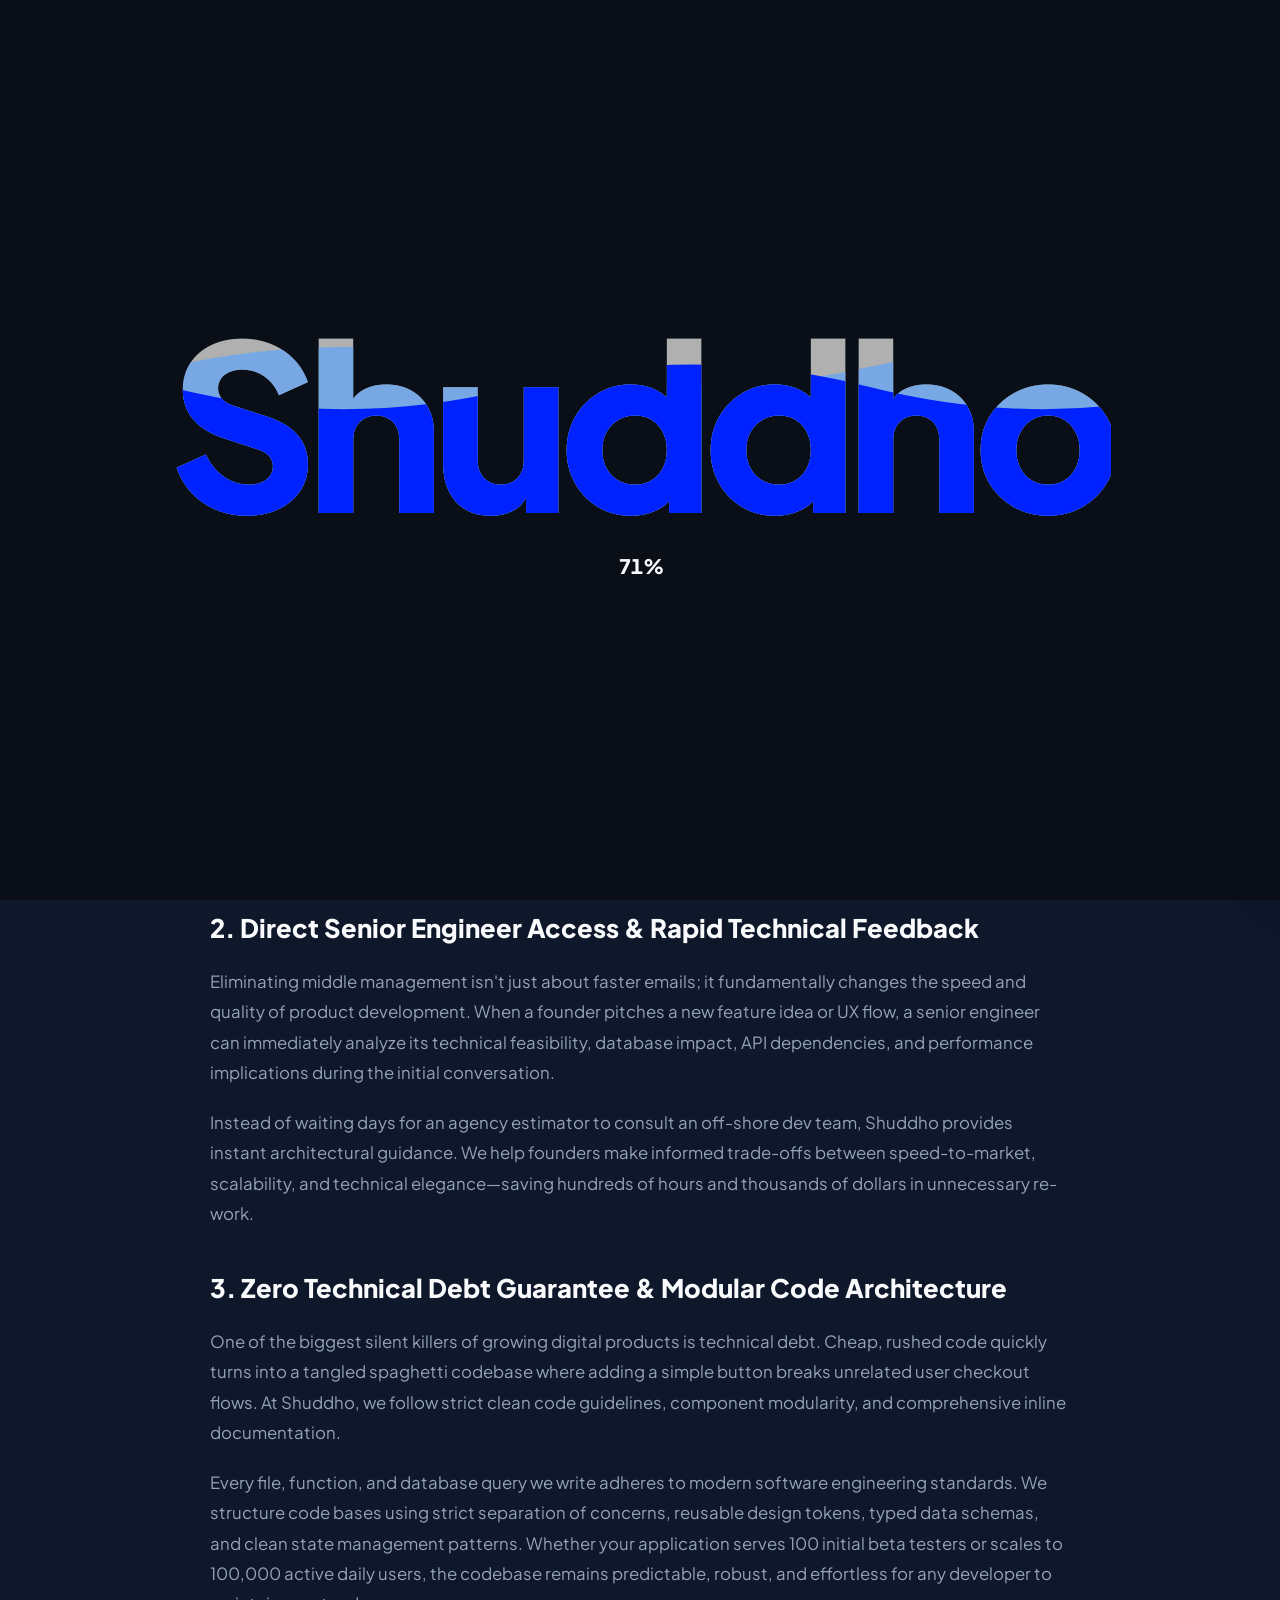
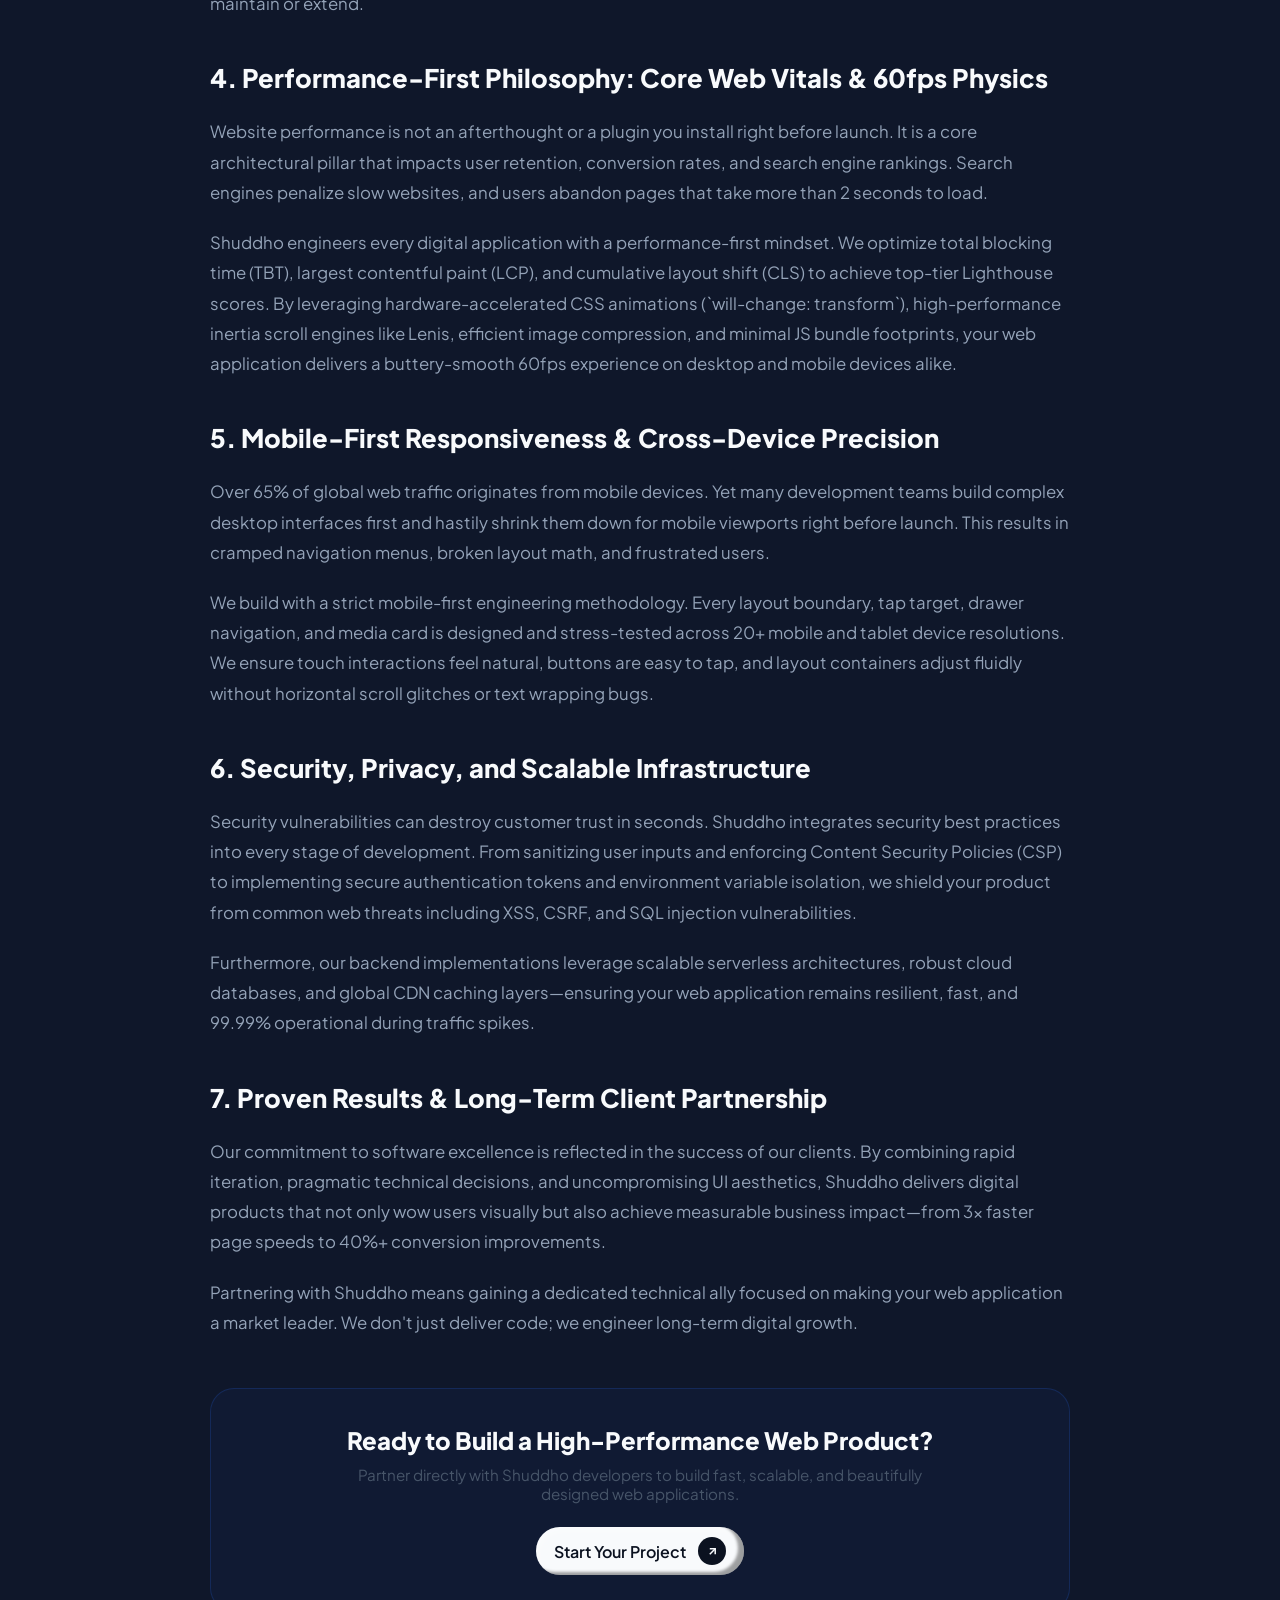
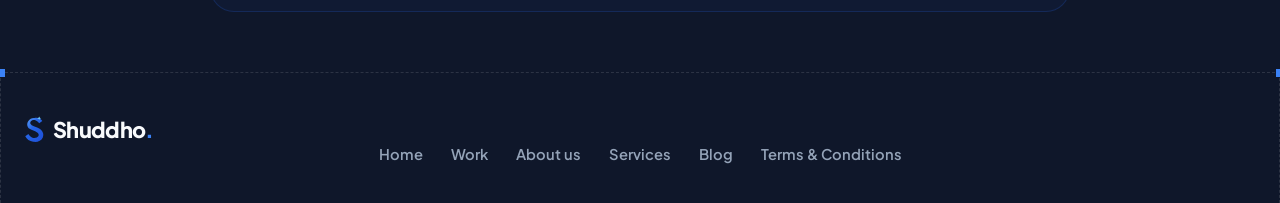
==== commit 1c99b085: "feat: add portfolio CSS, JS assets, review and blog data, and set default dark theme" ====
--- a/blog-detail.html
+++ b/blog-detail.html
@@ -1,5 +1,5 @@
 <!DOCTYPE html>
-<html lang="en">
+<html lang="en" data-theme="dark" data-theme-setting="dark">
 
 <head>
     <meta charset="UTF-8">
@@ -9,13 +9,12 @@
 
     <!-- Instant Theme Init Script (Prevents Dark/Light flicker on load) -->
     <script>
-        (function() {
-            var savedTheme = localStorage.getItem('shuddho-theme') || 'system';
-            var activeTheme = savedTheme;
-            if (savedTheme === 'system') {
-                activeTheme = window.matchMedia('(prefers-color-scheme: dark)').matches ? 'dark' : 'light';
+        (function () {
+            var savedTheme = localStorage.getItem('shuddho-theme') || 'dark';
+            if (savedTheme !== 'dark' && savedTheme !== 'light') {
+                savedTheme = 'dark';
             }
-            document.documentElement.setAttribute('data-theme', activeTheme);
+            document.documentElement.setAttribute('data-theme', savedTheme);
             document.documentElement.setAttribute('data-theme-setting', savedTheme);
         })();
     </script>
@@ -47,9 +46,7 @@
 
 <body>
 
-    <!-- Custom Cursor Pointer Elements -->
-    <div class="custom-cursor-dot" id="cursor-dot"></div>
-    <div class="custom-cursor-circle" id="cursor-circle"></div>
+
 
     <!-- Mobile Drawer Backdrop Overlay -->
     <div class="drawer-overlay" id="drawer-overlay"></div>
@@ -59,10 +56,17 @@
         <div class="drawer-header">
             <a href="index.html" class="brand-logo">
                 <span class="logo-icon" aria-hidden="true">
-                    <svg class="brand-logo-svg" width="28" height="37" viewBox="0 0 40 53" fill="none" xmlns="http://www.w3.org/2000/svg">
-                        <path d="M25.76 44.6456C25.76 44.6456 31.914 36.5702 26.5509 32.9008C23.7283 30.0781 9.61507 28.6668 2.91129 22.6687C-2.734 15.8473 -2.38106 1.146 24.434 0.440338C18.9677 4.669 9.2504 13.7999 8.84532 20.1709C9.4074 17.9029 10.8641 15.0238 14.3111 12.7699C15.1918 15.6321 24.4847 18.9484 30.3836 20.6961C37.6493 22.8487 39.4106 27.9617 39.6308 31.0441C40.0711 35.2274 36.4301 42.9212 26.5509 44.897C24.8793 45.2313 25.76 44.6456 25.76 44.6456Z" fill="currentColor" />
-                        <path d="M19.3938 36.5486C-1.63993 33.9699 1.26299 46.1555 4.37654 52.8411C10.6037 46.0362 10.5612 49.432 26.2468 44.915C28.5772 44.2439 28.8167 35.0075 26.8893 34.7873C26.6767 34.763 26.2468 36.5486 25.3902 36.7688C24.0064 37.6284 20.547 36.7874 19.3938 36.5486Z" fill="currentColor" />
-                        <path class="star-sparkle" d="M32.7666 0C32.7666 0 33.0586 2.72558 34.196 3.86302C35.3335 5.00045 38.059 5.29246 38.059 5.29246C38.059 5.29246 35.3335 5.58447 34.196 6.72191C33.0586 7.85934 32.7666 10.5849 32.7666 10.5849C32.7666 10.5849 32.4746 7.85934 31.3371 6.72191C30.1997 5.58447 27.4741 5.29246 27.4741 5.29246C27.4741 5.29246 30.1997 5.00045 31.3371 3.86302C32.4746 2.72558 32.7666 0 32.7666 0Z" fill="currentColor" />
+                    <svg class="brand-logo-svg" width="28" height="37" viewBox="0 0 40 53" fill="none"
+                        xmlns="http://www.w3.org/2000/svg">
+                        <path
+                            d="M25.76 44.6456C25.76 44.6456 31.914 36.5702 26.5509 32.9008C23.7283 30.0781 9.61507 28.6668 2.91129 22.6687C-2.734 15.8473 -2.38106 1.146 24.434 0.440338C18.9677 4.669 9.2504 13.7999 8.84532 20.1709C9.4074 17.9029 10.8641 15.0238 14.3111 12.7699C15.1918 15.6321 24.4847 18.9484 30.3836 20.6961C37.6493 22.8487 39.4106 27.9617 39.6308 31.0441C40.0711 35.2274 36.4301 42.9212 26.5509 44.897C24.8793 45.2313 25.76 44.6456 25.76 44.6456Z"
+                            fill="currentColor" />
+                        <path
+                            d="M19.3938 36.5486C-1.63993 33.9699 1.26299 46.1555 4.37654 52.8411C10.6037 46.0362 10.5612 49.432 26.2468 44.915C28.5772 44.2439 28.8167 35.0075 26.8893 34.7873C26.6767 34.763 26.2468 36.5486 25.3902 36.7688C24.0064 37.6284 20.547 36.7874 19.3938 36.5486Z"
+                            fill="currentColor" />
+                        <path class="star-sparkle"
+                            d="M32.7666 0C32.7666 0 33.0586 2.72558 34.196 3.86302C35.3335 5.00045 38.059 5.29246 38.059 5.29246C38.059 5.29246 35.3335 5.58447 34.196 6.72191C33.0586 7.85934 32.7666 10.5849 32.7666 10.5849C32.7666 10.5849 32.4746 7.85934 31.3371 6.72191C30.1997 5.58447 27.4741 5.29246 27.4741 5.29246C27.4741 5.29246 30.1997 5.00045 31.3371 3.86302C32.4746 2.72558 32.7666 0 32.7666 0Z"
+                            fill="currentColor" />
                     </svg>
                 </span>
                 <span class="logo-text">Shuddho<span class="brand-dot">.</span></span>
@@ -100,9 +104,12 @@
                     </svg>
                 </span>
             </a>
-            <button class="theme-switcher-btn" title="Toggle Theme (Light / Dark / System)" aria-label="Toggle Theme Mode">
-                <span class="theme-icon-wrap"></span>
-                <span class="theme-mode-text">System</span>
+            <button class="theme-switcher-btn" title="Toggle Theme (Dark / Light)"
+                aria-label="Toggle Theme Mode">
+                <span class="theme-icon-wrap">
+                    <svg class="theme-svg moon-icon" width="16" height="16" viewBox="0 0 24 24" fill="none" stroke="currentColor" stroke-width="2.2" stroke-linecap="round" stroke-linejoin="round"><path d="M21 12.79A9 9 0 1 1 11.21 3 7 7 0 0 0 21 12.79z"/></svg>
+                </span>
+                <span class="theme-mode-text">Dark</span>
             </button>
         </div>
     </aside>
@@ -111,10 +118,17 @@
         <div class="container">
             <a href="index.html" class="brand-logo" id="brand-logo">
                 <span class="logo-icon" aria-hidden="true">
-                    <svg class="brand-logo-svg" width="30" height="40" viewBox="0 0 40 53" fill="none" xmlns="http://www.w3.org/2000/svg">
-                        <path d="M25.76 44.6456C25.76 44.6456 31.914 36.5702 26.5509 32.9008C23.7283 30.0781 9.61507 28.6668 2.91129 22.6687C-2.734 15.8473 -2.38106 1.146 24.434 0.440338C18.9677 4.669 9.2504 13.7999 8.84532 20.1709C9.4074 17.9029 10.8641 15.0238 14.3111 12.7699C15.1918 15.6321 24.4847 18.9484 30.3836 20.6961C37.6493 22.8487 39.4106 27.9617 39.6308 31.0441C40.0711 35.2274 36.4301 42.9212 26.5509 44.897C24.8793 45.2313 25.76 44.6456 25.76 44.6456Z" fill="currentColor" />
-                        <path d="M19.3938 36.5486C-1.63993 33.9699 1.26299 46.1555 4.37654 52.8411C10.6037 46.0362 10.5612 49.432 26.2468 44.915C28.5772 44.2439 28.8167 35.0075 26.8893 34.7873C26.6767 34.763 26.2468 36.5486 25.3902 36.7688C24.0064 37.6284 20.547 36.7874 19.3938 36.5486Z" fill="currentColor" />
-                        <path class="star-sparkle" d="M32.7666 0C32.7666 0 33.0586 2.72558 34.196 3.86302C35.3335 5.00045 38.059 5.29246 38.059 5.29246C38.059 5.29246 35.3335 5.58447 34.196 6.72191C33.0586 7.85934 32.7666 10.5849 32.7666 10.5849C32.7666 10.5849 32.4746 7.85934 31.3371 6.72191C30.1997 5.58447 27.4741 5.29246 27.4741 5.29246C27.4741 5.29246 30.1997 5.00045 31.3371 3.86302C32.4746 2.72558 32.7666 0 32.7666 0Z" fill="currentColor" />
+                    <svg class="brand-logo-svg" width="30" height="40" viewBox="0 0 40 53" fill="none"
+                        xmlns="http://www.w3.org/2000/svg">
+                        <path
+                            d="M25.76 44.6456C25.76 44.6456 31.914 36.5702 26.5509 32.9008C23.7283 30.0781 9.61507 28.6668 2.91129 22.6687C-2.734 15.8473 -2.38106 1.146 24.434 0.440338C18.9677 4.669 9.2504 13.7999 8.84532 20.1709C9.4074 17.9029 10.8641 15.0238 14.3111 12.7699C15.1918 15.6321 24.4847 18.9484 30.3836 20.6961C37.6493 22.8487 39.4106 27.9617 39.6308 31.0441C40.0711 35.2274 36.4301 42.9212 26.5509 44.897C24.8793 45.2313 25.76 44.6456 25.76 44.6456Z"
+                            fill="currentColor" />
+                        <path
+                            d="M19.3938 36.5486C-1.63993 33.9699 1.26299 46.1555 4.37654 52.8411C10.6037 46.0362 10.5612 49.432 26.2468 44.915C28.5772 44.2439 28.8167 35.0075 26.8893 34.7873C26.6767 34.763 26.2468 36.5486 25.3902 36.7688C24.0064 37.6284 20.547 36.7874 19.3938 36.5486Z"
+                            fill="currentColor" />
+                        <path class="star-sparkle"
+                            d="M32.7666 0C32.7666 0 33.0586 2.72558 34.196 3.86302C35.3335 5.00045 38.059 5.29246 38.059 5.29246C38.059 5.29246 35.3335 5.58447 34.196 6.72191C33.0586 7.85934 32.7666 10.5849 32.7666 10.5849C32.7666 10.5849 32.4746 7.85934 31.3371 6.72191C30.1997 5.58447 27.4741 5.29246 27.4741 5.29246C27.4741 5.29246 30.1997 5.00045 31.3371 3.86302C32.4746 2.72558 32.7666 0 32.7666 0Z"
+                            fill="currentColor" />
                     </svg>
                 </span>
                 <span class="logo-text">Shuddho<span class="brand-dot">.</span></span>
@@ -146,9 +160,12 @@
                 </a>
 
                 <!-- SVG Theme Switcher Button -->
-                <button class="theme-switcher-btn" id="theme-switcher-btn" title="Toggle Theme (Light / Dark / System)" aria-label="Toggle Theme Mode">
-                    <span class="theme-icon-wrap" id="theme-icon-wrap"></span>
-                    <span class="theme-mode-text" id="theme-mode-text">System</span>
+                <button class="theme-switcher-btn" id="theme-switcher-btn" title="Toggle Theme (Dark / Light)"
+                    aria-label="Toggle Theme Mode">
+                    <span class="theme-icon-wrap" id="theme-icon-wrap">
+                        <svg class="theme-svg moon-icon" width="16" height="16" viewBox="0 0 24 24" fill="none" stroke="currentColor" stroke-width="2.2" stroke-linecap="round" stroke-linejoin="round"><path d="M21 12.79A9 9 0 1 1 11.21 3 7 7 0 0 0 21 12.79z"/></svg>
+                    </span>
+                    <span class="theme-mode-text" id="theme-mode-text">Dark</span>
                 </button>
 
                 <!-- Hamburger Mobile Appbar Toggle Button -->
@@ -209,7 +226,8 @@
             <div class="footer-top-row">
                 <a href="index.html" class="brand-logo">
                     <span class="logo-icon" aria-hidden="true">
-                        <svg width="28" height="28" viewBox="0 0 400 400" fill="none" xmlns="http://www.w3.org/2000/svg">
+                        <svg width="28" height="28" viewBox="0 0 400 400" fill="none"
+                            xmlns="http://www.w3.org/2000/svg">
                             <defs>
                                 <linearGradient id="shuddho-mark-footer-detail" x1="0%" y1="0%" x2="100%" y2="100%">
                                     <stop offset="0%" stop-color="#60A5FA" />
@@ -222,8 +240,12 @@
                                 </linearGradient>
                             </defs>
                             <g transform="translate(10, 10) scale(0.75)">
-                                <path d="M 210 70 C 170 66 134 86 110 118 C 78 162 86 218 130 250 C 170 278 218 286 250 306 C 278 322 290 346 278 370 C 262 398 218 410 178 398 C 146 386 122 362 110 338 L 58 374 C 82 422 130 458 190 466 C 258 478 326 450 350 394 C 374 338 346 278 290 246 C 246 218 194 210 166 190 C 142 174 134 154 146 134 C 158 110 198 98 234 110 C 258 118 278 138 290 158 L 342 122 C 318 78 270 54 210 70 Z" fill="url(#shuddho-mark-footer-detail)" />
-                                <path class="star-sparkle" d="M 290 40 C 290 58 274 74 256 74 C 274 74 290 90 290 108 C 290 90 306 74 324 74 C 306 74 290 58 290 40 Z" fill="url(#shuddho-star-footer-detail)" />
+                                <path
+                                    d="M 210 70 C 170 66 134 86 110 118 C 78 162 86 218 130 250 C 170 278 218 286 250 306 C 278 322 290 346 278 370 C 262 398 218 410 178 398 C 146 386 122 362 110 338 L 58 374 C 82 422 130 458 190 466 C 258 478 326 450 350 394 C 374 338 346 278 290 246 C 246 218 194 210 166 190 C 142 174 134 154 146 134 C 158 110 198 98 234 110 C 258 118 278 138 290 158 L 342 122 C 318 78 270 54 210 70 Z"
+                                    fill="url(#shuddho-mark-footer-detail)" />
+                                <path class="star-sparkle"
+                                    d="M 290 40 C 290 58 274 74 256 74 C 274 74 290 90 290 108 C 290 90 306 74 324 74 C 306 74 290 58 290 40 Z"
+                                    fill="url(#shuddho-star-footer-detail)" />
                             </g>
                         </svg>
                     </span>
--- a/assets/css/style.css
+++ b/assets/css/style.css
@@ -76,7 +76,7 @@
    display: inline-flex;
    align-items: center;
    gap: 7px;
-   padding: 6px 13px;
+   padding: 10px;
    background: var(--color-nav-bg);
    border: 1px solid var(--color-border);
    border-radius: var(--radius-pill);
@@ -87,7 +87,7 @@
    cursor: pointer;
    transition: all 0.28s cubic-bezier(0.16, 1, 0.3, 1);
    user-select: none;
-   margin-left: 8px;
+   /* margin-left: 8px; */
 }
 
 .theme-switcher-btn:hover {
@@ -112,6 +112,7 @@
 
 .theme-mode-text {
    letter-spacing: -0.01em;
+   display: none;
 }
 
 *,
@@ -130,21 +131,15 @@
 }
 
 .separator {
-   border-top: 0.2px solid var(--color-border);
-   width: 100%;
-}
-
-
-/* Custom Cursor Setup */
-@media (hover: hover) and (pointer: fine) {
-   body {
-      cursor: none !important;
-   }
-
-   a,
-   button {
-      cursor: pointer;
-   }
+   border-top: 1px dashed var(--color-border);
+   width: 100%;
+}
+
+
+/* Standard Browser Cursor Setup */
+a,
+button {
+   cursor: pointer;
 }
 
 body {
@@ -171,59 +166,10 @@
    list-style: none;
 }
 
-/* ==========================================================================
-   Custom Pointer & Color Inversion Effect (Text Content Focus)
-   ========================================================================== */
-
-.custom-cursor-dot {
-   position: fixed;
-   top: 0;
-   left: 0;
-   width: 8px;
-   height: 8px;
-   background-color: var(--color-brand-blue);
-   border-radius: 50%;
-   pointer-events: none;
-   z-index: 10000;
-   transform: translate(-50%, -50%);
-   transition: opacity 0.2s ease, transform 0.15s ease;
-   opacity: 0;
-}
-
+/* Hide Custom Cursor Pointer Elements */
+.custom-cursor-dot,
 .custom-cursor-circle {
-   position: fixed;
-   top: 0;
-   left: 0;
-   width: 0px;
-   height: 0px;
-   background-color: rgb(0, 0, 0);
-   border: 1.5px solid var(--color-brand-blue);
-   border-radius: 50%;
-   pointer-events: none;
-   z-index: 9999;
-   mix-blend-mode: difference;
-   transform: translate(-50%, -50%) scale(1);
-   transition: transform 0.25s cubic-bezier(0.16, 1, 0.3, 1), opacity 0.25s ease, background-color 0.2s ease, border-color 0.2s ease;
-   opacity: 0;
-}
-
-/* Active Custom Cursor State */
-.custom-cursor-dot.visible,
-.custom-cursor-circle.visible {
-   opacity: 1;
-}
-
-/* Hover Enlarged State */
-.custom-cursor-circle.hover-active {
-   transform: translate(-50%, -50%) scale(20);
-   background-color: rgb(0, 0, 0);
-   border-color: rgb(0, 0, 0);
-}
-
-.custom-cursor-dot.hover-active {
-   opacity: 1;
-   transform: translate(-50%, -50%) scale(1.4);
-   background-color: var(--color-brand-blue);
+   display: none !important;
 }
 
 /* Ensure text headings have clean cursor target area */
@@ -242,8 +188,8 @@
    padding: 0 20px;
    max-width: 1440px;
    margin: 0 auto;
-   border-left: 1px solid var(--color-border);
-   border-right: 1px solid var(--color-border);
+   border-left: 1px dashed var(--color-border);
+   border-right: 1px dashed var(--color-border);
 }
 
 /* ==========================================================================
@@ -260,9 +206,10 @@
    height: 8px;
    background-color: var(--color-brand-blue, #2564eb3a);
    z-index: 25;
-   /* box-shadow: 0 0 0 3px var(--color-card-bg, #ffffff), 0 0 8px rgba(37, 99, 235, 0.45); */
+
    pointer-events: none;
 }
+
 
 .container-dots-top::before {
    top: -8px;
@@ -317,30 +264,66 @@
    justify-content: center;
 }
 
-/* Ambient Blue Background Glows */
+.site-section-outer {
+   position: relative;
+   width: 100%;
+   max-width: 100vw;
+}
+
+.shuddho-section {
+   position: relative;
+   z-index: 2;
+   background: transparent !important;
+}
+
+/* Ambient Background Radial Glows & Glowing Aura System */
+@keyframes ambientPulse {
+
+   0%,
+   100% {
+      opacity: 0.75;
+      transform: scale(1);
+   }
+
+   50% {
+      opacity: 0.95;
+      transform: scale(1.08);
+   }
+}
+
 .ambient-glow {
    position: absolute;
    border-radius: 50%;
    pointer-events: none;
    z-index: 1;
-   filter: blur(110px);
-   opacity: 0.8;
+   filter: blur(100px);
+   opacity: 0.85;
+   animation: ambientPulse 7s ease-in-out infinite alternate;
+   will-change: transform, opacity;
 }
 
 .glow-blue-primary {
-   width: 600px;
-   height: 600px;
+   width: 650px;
+   height: 650px;
    top: -10%;
    left: -10%;
-   background: radial-gradient(circle, rgba(37, 99, 235, 0.28) 0%, rgba(147, 197, 253, 0.35) 55%, rgba(255, 255, 255, 0) 80%);
+   background: radial-gradient(circle, rgba(37, 99, 235, 0.38) 0%, rgba(59, 130, 246, 0.22) 45%, rgba(147, 197, 253, 0.08) 70%, transparent 85%);
 }
 
 .glow-cyan-secondary {
-   width: 650px;
-   height: 650px;
+   width: 700px;
+   height: 700px;
    top: -5%;
    right: -12%;
-   background: radial-gradient(circle, rgba(14, 165, 233, 0.25) 0%, rgba(186, 230, 253, 0.35) 55%, rgba(255, 255, 255, 0) 80%);
+   background: radial-gradient(circle, rgba(14, 165, 233, 0.35) 0%, rgba(56, 189, 248, 0.2) 45%, rgba(186, 230, 253, 0.08) 70%, transparent 85%);
+}
+
+[data-theme="dark"] .glow-blue-primary {
+   background: radial-gradient(circle, rgba(37, 99, 235, 0.45) 0%, rgba(59, 130, 246, 0.25) 50%, transparent 80%);
+}
+
+[data-theme="dark"] .glow-cyan-secondary {
+   background: radial-gradient(circle, rgba(14, 165, 233, 0.42) 0%, rgba(56, 189, 248, 0.22) 50%, transparent 80%);
 }
 
 /* ==========================================================================
@@ -378,7 +361,6 @@
 .brand-logo {
    display: flex;
    align-items: center;
-   gap: 10px;
    font-size: 1.35rem;
    font-weight: 800;
    letter-spacing: -0.03em;
@@ -389,7 +371,7 @@
 
 .header.scrolled .brand-logo {
    font-size: 1.15rem;
-   gap: 8px;
+
 }
 
 .logo-icon {
@@ -1004,13 +986,26 @@
    top: 50%;
    left: 50%;
    transform: translate(-50%, -50%);
-   width: 600px;
-   height: 400px;
-   background: radial-gradient(circle, rgba(37, 99, 235, 0.08) 0%, rgba(14, 165, 233, 0.04) 50%, transparent 75%);
+   width: 750px;
+   height: 500px;
+   background: radial-gradient(circle, rgba(37, 99, 235, 0.35) 0%, rgba(14, 165, 233, 0.2) 45%, transparent 75%);
    border-radius: 50%;
    pointer-events: none;
    z-index: 1;
-   filter: blur(80px);
+   filter: blur(100px);
+}
+
+.projects-glow {
+   position: absolute;
+   top: 20%;
+   right: 5%;
+   width: 750px;
+   height: 600px;
+   background: radial-gradient(circle, rgba(37, 99, 235, 0.35) 0%, rgba(14, 165, 233, 0.2) 50%, transparent 75%);
+   border-radius: 50%;
+   pointer-events: none;
+   z-index: 1;
+   filter: blur(100px);
 }
 
 .brands-header {
@@ -2981,7 +2976,7 @@
    ========================================================================== */
 
 /* ==========================================================================
-   Fullscreen Video Preloader System (Intro Video Light & Dark Loader)
+   Fullscreen Liquid Brand Text Preloader System
    ========================================================================== */
 
 body.preloader-active {
@@ -3013,87 +3008,6 @@
    pointer-events: none;
 }
 
-.preloader-video-wrapper {
-   position: absolute;
-   top: 0;
-   left: 0;
-   width: 100%;
-   height: 100%;
-   display: flex;
-   align-items: center;
-   justify-content: center;
-   border-radius: 0;
-   overflow: hidden;
-   box-shadow: none;
-   background: var(--color-bg-page);
-}
-
-.preloader-video {
-   width: 100%;
-   height: 100%;
-   object-fit: cover;
-   display: none;
-   border-radius: 0;
-}
-
-/* Light / Dark Video Toggle based on data-theme */
-[data-theme="light"] .preloader-video.light-video {
-   display: block;
-}
-
-[data-theme="dark"] .preloader-video.dark-video {
-   display: block;
-}
-
-/* Fallback when system mode resolves to light/dark */
-:root:not([data-theme="dark"]) .preloader-video.light-video {
-   display: block;
-}
-
-.preloader-progress-bar {
-   position: absolute;
-   bottom: 0;
-   left: 0;
-   width: 100%;
-   height: 4px;
-   background: rgba(125, 125, 125, 0.2);
-   z-index: 10;
-}
-
-.preloader-progress-fill {
-   height: 100%;
-   width: 0%;
-   background: var(--color-brand-blue);
-   transition: width 0.1s linear;
-}
-
-/* Mobile Video Preloader Layout (Clean light/dark theme card with edge-to-edge video fill) */
-@media (max-width: 768px) {
-   .site-preloader {
-      background-color: var(--color-bg-page);
-   }
-
-   .preloader-video-wrapper {
-      position: relative;
-      top: auto;
-      left: auto;
-      width: min(90vw, 420px);
-      height: 60vh;
-      max-height: 520px;
-      border-radius: 20px;
-      overflow: hidden;
-      box-shadow: 0 16px 40px rgba(0, 0, 0, 0.12);
-      background: var(--color-card-bg);
-   }
-
-   .preloader-video {
-      width: 100%;
-      height: 100%;
-      object-fit: cover;
-      border-radius: 20px;
-   }
-}
-
 .preloader-content {
    display: flex;
    flex-direction: column;
@@ -3169,26 +3083,57 @@
    font-variant-numeric: tabular-nums;
 }
 
-/* Mouse Spotlight Glow Hover Effect */
-.spotlight-card {
+/* Universal Interactive Glowing Cards & Spotlight Hover System */
+.spotlight-card,
+.shuddho-card,
+.pricing-card-box,
+.contact-card-box,
+.contact-info-card,
+.contact-option-card,
+.review-card-item,
+.blog-card-item {
    position: relative;
    overflow: hidden;
-}
-
-.spotlight-card::before {
+   transition: transform 0.35s cubic-bezier(0.16, 1, 0.3, 1),
+      box-shadow 0.35s cubic-bezier(0.16, 1, 0.3, 1),
+      border-color 0.35s cubic-bezier(0.16, 1, 0.3, 1);
+}
+
+.spotlight-card::before,
+.shuddho-card::before,
+.pricing-card-box::before,
+.contact-card-box::before,
+.review-card-item::before,
+.blog-card-item::before {
    content: '';
    position: absolute;
    inset: 0;
-   background: radial-gradient(600px circle at var(--mouse-x, 50%) var(--mouse-y, 50%), rgba(37, 99, 235, 0.08), transparent 40%);
+   background: radial-gradient(700px circle at var(--mouse-x, 50%) var(--mouse-y, 50%), rgba(37, 99, 235, 0.18), rgba(56, 189, 248, 0.08) 40%, transparent 70%);
    border-radius: inherit;
    opacity: 0;
-   transition: opacity 0.3s ease;
+   transition: opacity 0.35s ease;
    pointer-events: none;
    z-index: 2;
 }
 
-.spotlight-card:hover::before {
+.spotlight-card:hover::before,
+.shuddho-card:hover::before,
+.pricing-card-box:hover::before,
+.contact-card-box:hover::before,
+.review-card-item:hover::before,
+.blog-card-item:hover::before {
    opacity: 1;
+}
+
+.spotlight-card:hover,
+.shuddho-card:hover,
+.pricing-card-box:hover,
+.contact-card-box:hover,
+.contact-info-card:hover,
+.contact-option-card:hover,
+.review-card-item:hover,
+.blog-card-item:hover {
+   border-color: var(--color-brand-blue, #2563eb);
 }
 
 /* Real-Time Project Category Filter Pills */
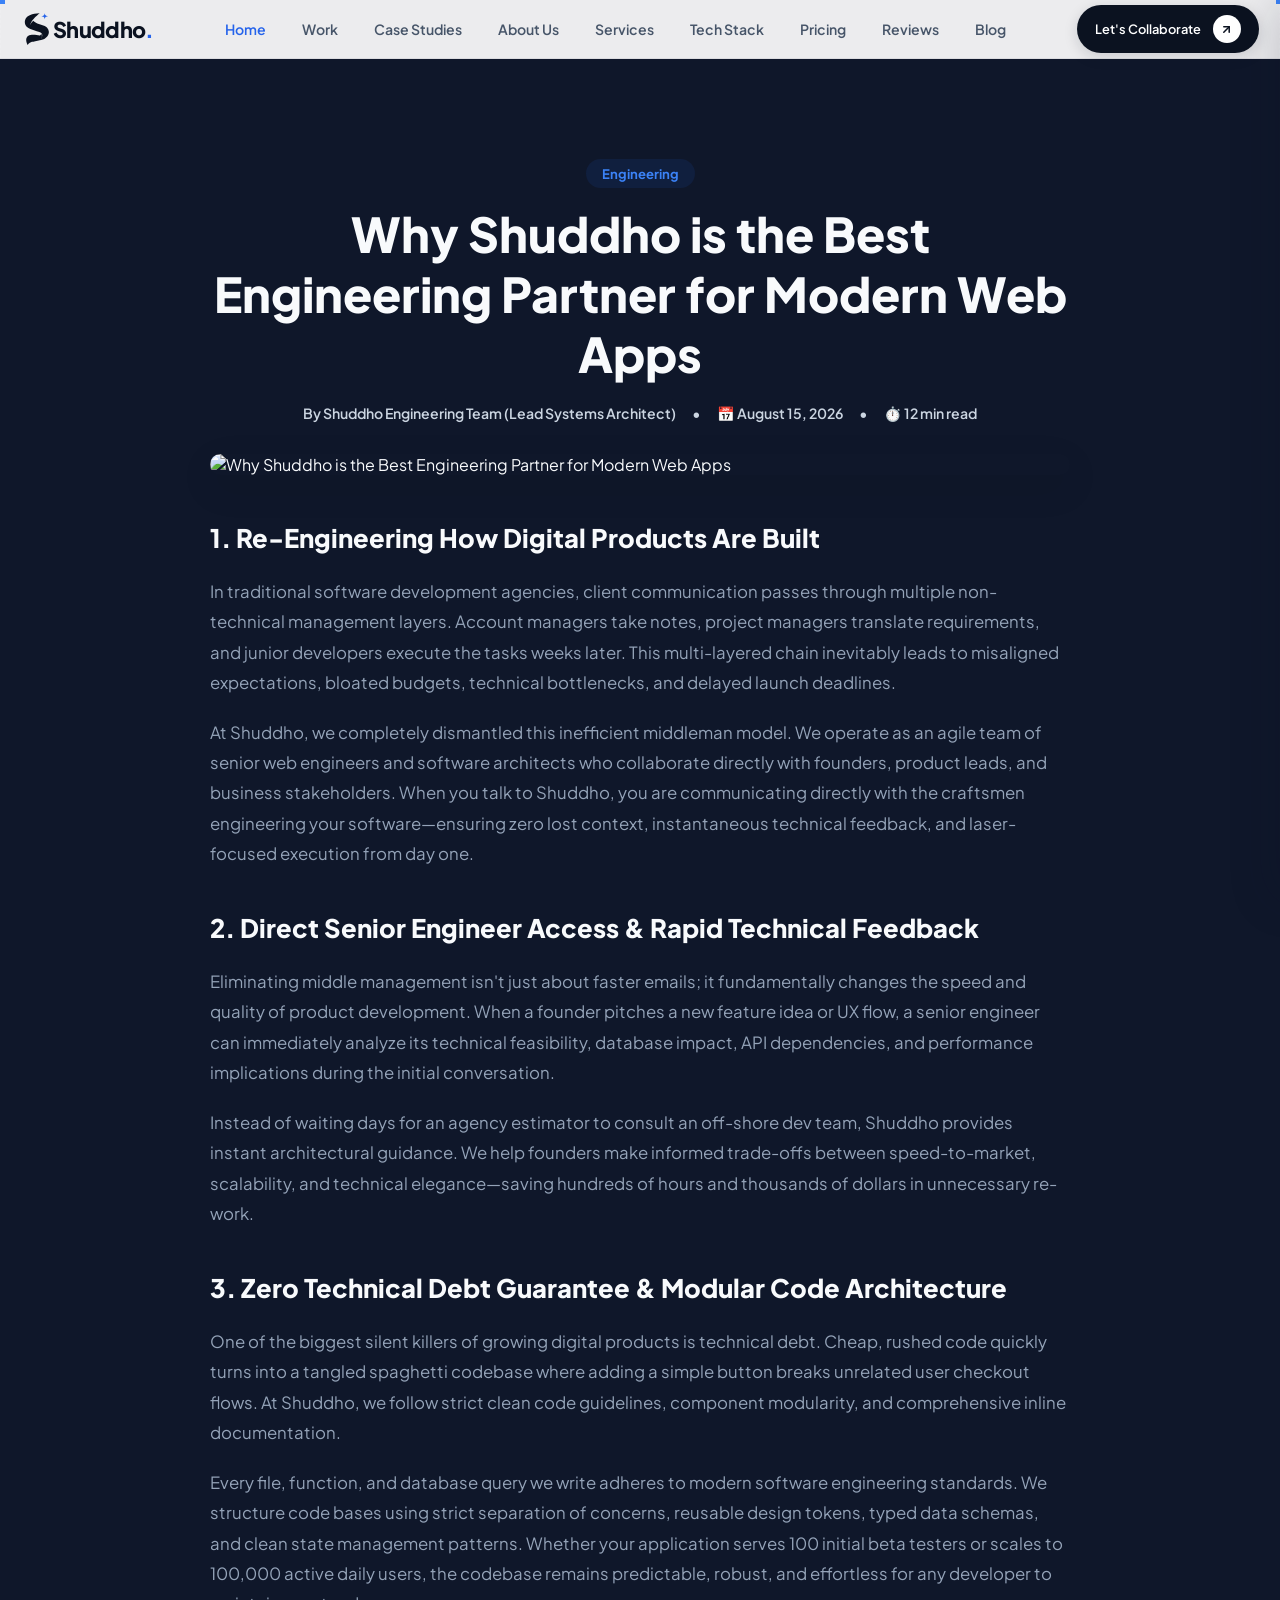
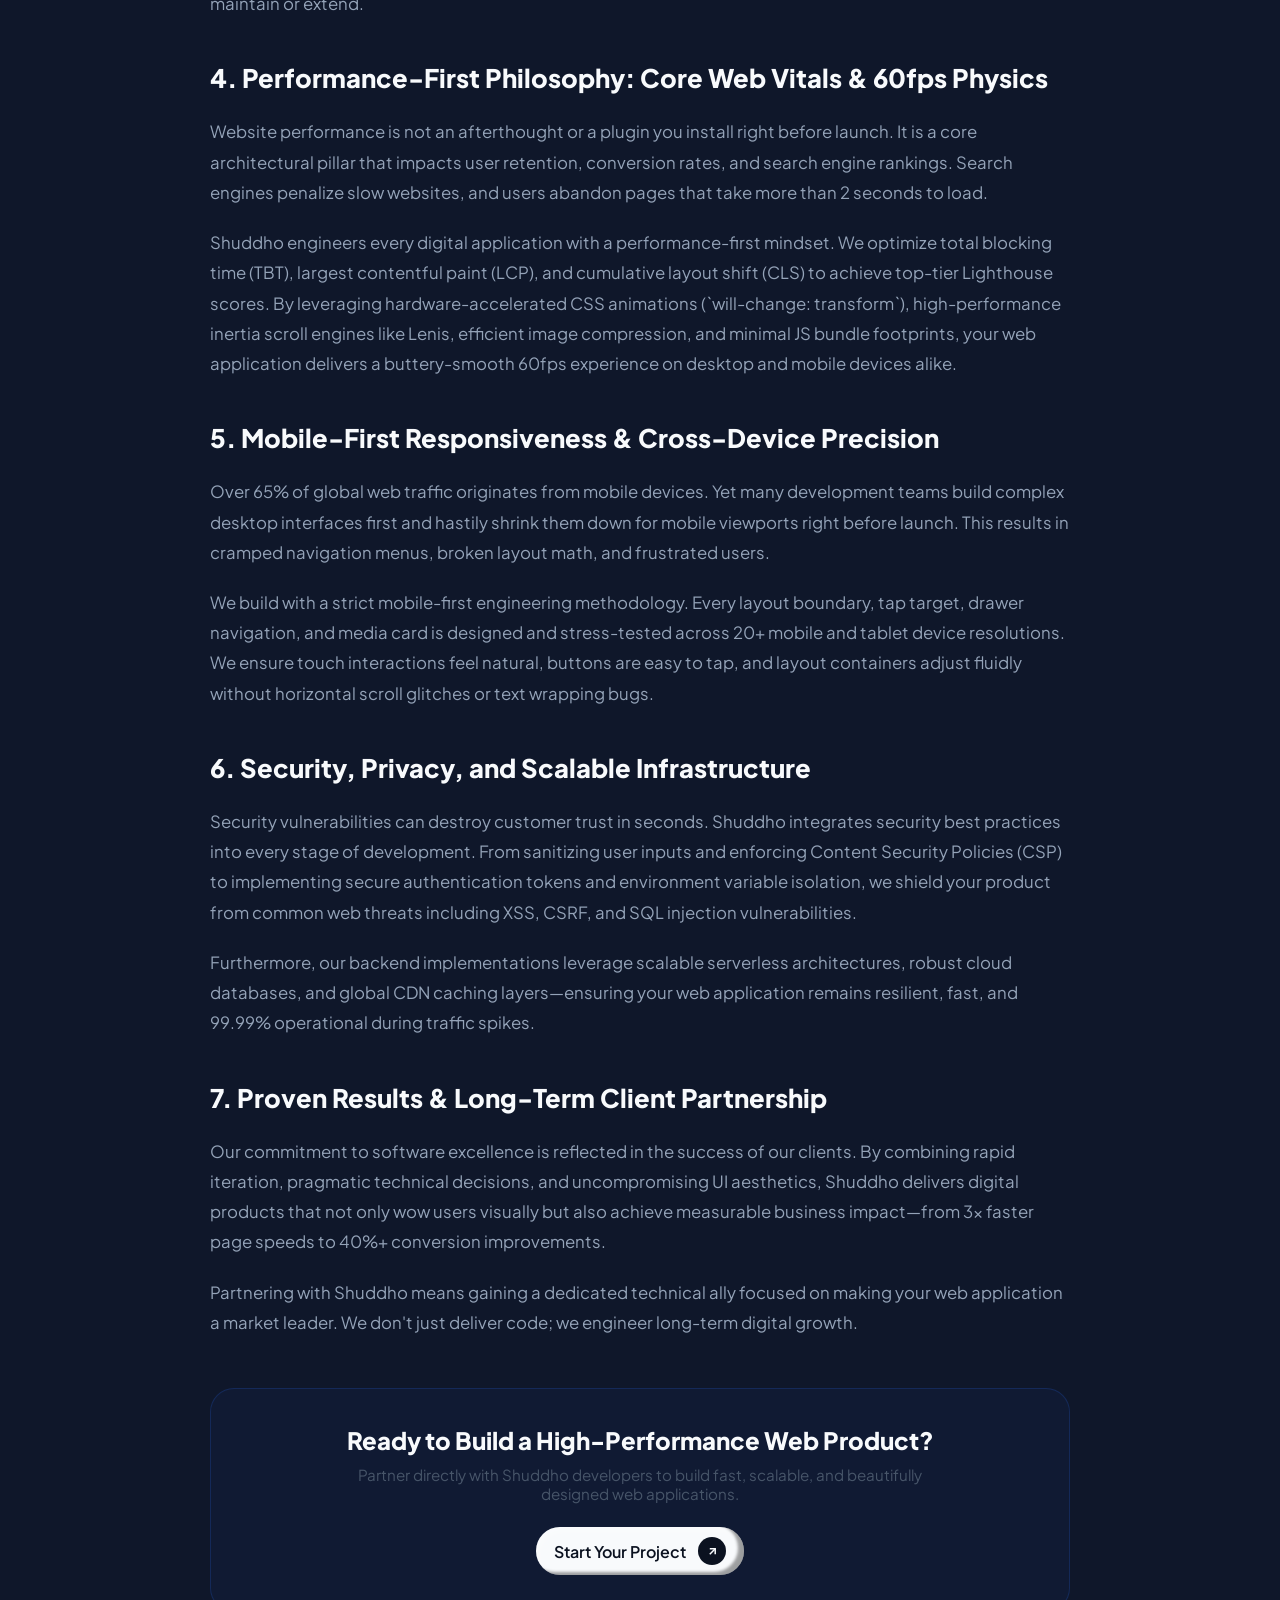
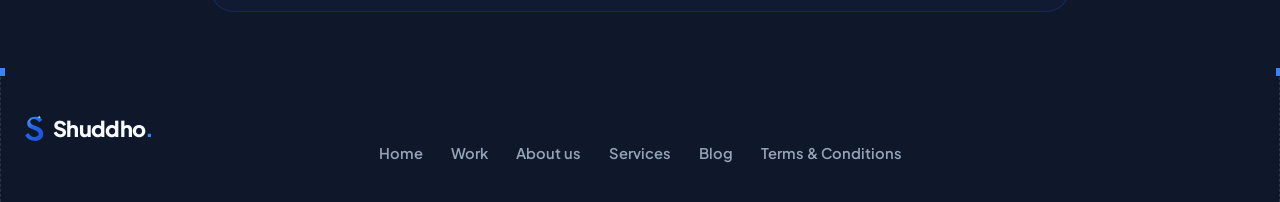
==== commit 5f345e32: "feat: redesign hero section with editorial scroll layout and update typography assets" ====
--- a/blog-detail.html
+++ b/blog-detail.html
@@ -84,6 +84,7 @@
             <ul class="drawer-list">
                 <li class="drawer-item"><a href="index.html" class="drawer-link">Home</a></li>
                 <li class="drawer-item"><a href="index.html#work" class="drawer-link">Work</a></li>
+                <li class="drawer-item"><a href="index.html#case-studies" class="drawer-link">Case Studies</a></li>
                 <li class="drawer-item"><a href="index.html#about" class="drawer-link">About us</a></li>
                 <li class="drawer-item"><a href="index.html#services" class="drawer-link">Services</a></li>
                 <li class="drawer-item"><a href="index.html#stack" class="drawer-link">Tech Stack</a></li>
@@ -104,10 +105,12 @@
                     </svg>
                 </span>
             </a>
-            <button class="theme-switcher-btn" title="Toggle Theme (Dark / Light)"
-                aria-label="Toggle Theme Mode">
+            <button class="theme-switcher-btn" title="Toggle Theme (Dark / Light)" aria-label="Toggle Theme Mode">
                 <span class="theme-icon-wrap">
-                    <svg class="theme-svg moon-icon" width="16" height="16" viewBox="0 0 24 24" fill="none" stroke="currentColor" stroke-width="2.2" stroke-linecap="round" stroke-linejoin="round"><path d="M21 12.79A9 9 0 1 1 11.21 3 7 7 0 0 0 21 12.79z"/></svg>
+                    <svg class="theme-svg moon-icon" width="16" height="16" viewBox="0 0 24 24" fill="none"
+                        stroke="currentColor" stroke-width="2.2" stroke-linecap="round" stroke-linejoin="round">
+                        <path d="M21 12.79A9 9 0 1 1 11.21 3 7 7 0 0 0 21 12.79z" />
+                    </svg>
                 </span>
                 <span class="theme-mode-text">Dark</span>
             </button>
@@ -138,6 +141,7 @@
                 <ul class="nav-list" id="nav-list">
                     <li class="nav-item"><a href="index.html" class="nav-link">Home</a></li>
                     <li class="nav-item"><a href="index.html#work" class="nav-link">Work</a></li>
+                    <li class="nav-item"><a href="index.html#case-studies" class="nav-link">Case Studies</a></li>
                     <li class="nav-item"><a href="index.html#about" class="nav-link">About us</a></li>
                     <li class="nav-item"><a href="index.html#services" class="nav-link">Services</a></li>
                     <li class="nav-item"><a href="index.html#stack" class="nav-link">Tech Stack</a></li>
@@ -163,7 +167,10 @@
                 <button class="theme-switcher-btn" id="theme-switcher-btn" title="Toggle Theme (Dark / Light)"
                     aria-label="Toggle Theme Mode">
                     <span class="theme-icon-wrap" id="theme-icon-wrap">
-                        <svg class="theme-svg moon-icon" width="16" height="16" viewBox="0 0 24 24" fill="none" stroke="currentColor" stroke-width="2.2" stroke-linecap="round" stroke-linejoin="round"><path d="M21 12.79A9 9 0 1 1 11.21 3 7 7 0 0 0 21 12.79z"/></svg>
+                        <svg class="theme-svg moon-icon" width="16" height="16" viewBox="0 0 24 24" fill="none"
+                            stroke="currentColor" stroke-width="2.2" stroke-linecap="round" stroke-linejoin="round">
+                            <path d="M21 12.79A9 9 0 1 1 11.21 3 7 7 0 0 0 21 12.79z" />
+                        </svg>
                     </span>
                     <span class="theme-mode-text" id="theme-mode-text">Dark</span>
                 </button>
--- a/assets/css/style.css
+++ b/assets/css/style.css
@@ -39,7 +39,7 @@
 }
 
 [data-theme="dark"] {
-   --color-bg-page: #090e17;
+   --color-bg-page: #0f0f0f;
    --color-card-bg: #0f172a;
    --color-dark-text: #f8fafc;
    --color-body-text: #94a3b8;
@@ -66,53 +66,558 @@
 
 /* Base Body Theme Transitions */
 body {
-   background-color: var(--color-bg-page);
-   color: var(--color-dark-text);
-   transition: background-color 0.3s ease, color 0.3s ease;
-}
-
-/* SVG Theme Switcher Capsule Button */
+   background-color: #ffffff;
+   color: #0b1220;
+   transition: background-color 0.8s cubic-bezier(0.16, 1, 0.3, 1), color 0.8s cubic-bezier(0.16, 1, 0.3, 1);
+}
+
+body.theme-dark,
+body.body-dark {
+   background-color: #090e17;
+   color: #f8fafc;
+}
+
+/* Hide theme switcher button */
 .theme-switcher-btn {
+   display: none !important;
+}
+
+/* Smooth Section Transitions */
+#hero,
+#clients,
+.site-section-outer,
+.hero-card,
+.shuddho-footer-v2 {
+   transition: background-color 0.8s cubic-bezier(0.16, 1, 0.3, 1),
+      color 0.8s cubic-bezier(0.16, 1, 0.3, 1),
+      border-color 0.8s cubic-bezier(0.16, 1, 0.3, 1) !important;
+}
+
+#hero h1,
+#hero h2,
+#hero p,
+#clients h2,
+#clients p,
+.site-section-outer h1,
+.site-section-outer h2,
+.site-section-outer h3,
+.site-section-outer h4,
+.site-section-outer p,
+.hero-card h1,
+.hero-card h2,
+.hero-card p {
+   transition: color 0.6s cubic-bezier(0.16, 1, 0.3, 1) !important;
+}
+
+.brand-card,
+.shuddho-card,
+.pricing-card-box,
+.review-card-item,
+.contact-card-box,
+.blog-card-item {
+   transition: background-color 0.6s cubic-bezier(0.16, 1, 0.3, 1),
+      border-color 0.6s cubic-bezier(0.16, 1, 0.3, 1),
+      color 0.6s cubic-bezier(0.16, 1, 0.3, 1) !important;
+}
+
+.sticky-card-inner {
+   .sticky-title {
+      color: black !important;
+
+   }
+
+   .sticky-desc {
+      color: black !important;
+   }
+}
+
+/* Pixel Dissolve Transition Band & Permanent White Tiles */
+.pixel-transition-band {
+   display: grid;
+   position: relative;
+   width: 100%;
+   max-width: 100vw;
+   overflow: hidden;
+   z-index: 10;
+   margin: 0;
+   padding: 0;
+   pointer-events: none;
+   box-sizing: border-box;
+   background: transparent;
+   opacity: 1 !important;
+   visibility: visible !important;
+   line-height: 0;
+   font-size: 0;
+   transition: transform 0.6s cubic-bezier(0.16, 1, 0.3, 1) !important;
+}
+
+.pixel-transition-band.is-inverted {
+   transform: scaleY(-1);
+}
+
+.pixel-tile {
+   background-color: #ffffff !important;
+   transform: scale(1) !important;
+   opacity: 1 !important;
+   visibility: visible !important;
+   backface-visibility: hidden;
+   box-sizing: border-box;
+}
+
+#hero,
+#clients {
+   transition: background-color 0.8s cubic-bezier(0.16, 1, 0.3, 1),
+      color 0.8s cubic-bezier(0.16, 1, 0.3, 1),
+      border-color 0.8s cubic-bezier(0.16, 1, 0.3, 1) !important;
+}
+
+#hero h1,
+#hero h2,
+#hero h3,
+#hero p,
+#hero .hero-title,
+#hero .hero-description,
+#clients h1,
+#clients h2,
+#clients h3,
+#clients p,
+#clients .brands-title,
+#clients .brands-subtitle,
+#clients .brand-card,
+#clients .brand-name,
+#clients .brand-tag,
+#clients .brand-icon {
+   transition: background-color 0.8s cubic-bezier(0.16, 1, 0.3, 1),
+      color 0.8s cubic-bezier(0.16, 1, 0.3, 1),
+      border-color 0.8s cubic-bezier(0.16, 1, 0.3, 1) !important;
+}
+
+/* ==========================================================================
+   Editorial Pinned Scroll Hero Architecture (5-Stage Split & Reveal)
+   ========================================================================== */
+
+.hero-scroll-track {
+   position: relative;
+   width: 100%;
+   height: 380vh;
+   /* Smooth, spacious scrub distance */
+   background-color: #ffffff;
+   margin: 0;
+   padding: 0;
+}
+
+.hero-scroll-sticky {
+   position: sticky;
+   top: 0;
+   left: 0;
+   width: 100%;
+   height: 100vh;
+   height: 100dvh;
+   overflow: hidden;
+   background-color: #ffffff;
+   z-index: 20;
+}
+
+/* Base White Canvas */
+.hero-white-canvas {
+   position: absolute;
+   inset: 0;
+   width: 100%;
+   height: 100%;
+   background-color: #ffffff;
+   display: flex;
+   align-items: center;
+   justify-content: center;
+   z-index: 1;
+   overflow: hidden;
+   pointer-events: none;
+}
+
+.hero-split-container {
+   position: relative;
+   width: 100%;
+   max-width: 1400px;
+   padding: 0 40px;
+   display: flex;
+   flex-direction: column;
+   align-items: center;
+   justify-content: center;
+   text-align: center;
+}
+
+.hero-split-line {
+   display: block;
+   width: 100%;
+   font-family: 'Playfair Display', 'Cormorant Garamond', Georgia, serif;
+   font-size: clamp(3rem, 7.5vw, 7.8rem);
+   font-weight: 500;
+   line-height: 1.15;
+   letter-spacing: -0.025em;
+   color: #000000;
+   white-space: nowrap;
+   will-change: transform, opacity;
+   transform-origin: center center;
+}
+
+.hero-line-top {
+   margin-bottom: 0px;
+}
+
+.hero-line-bottom {
+   margin-top: 0px;
+}
+
+/* Central Expanding Black Band */
+.hero-black-band {
+   position: absolute;
+   left: 0;
+   right: 0;
+   top: 50%;
+   transform: translateY(-50%);
+   width: 100%;
+   height: 0px;
+   /* Grows from 0px to 100vh */
+   background-color: #000000;
+   z-index: 10;
+   overflow: hidden;
+   display: flex;
+   align-items: center;
+   justify-content: center;
+   will-change: height, top;
+}
+
+/* Sliding "Shuddho" Marquee / Watermark */
+.hero-shuddho-track {
+   position: absolute;
+   left: 0;
+   top: 50%;
+   transform: translateY(-50%) translate3d(80vw, 0, 0);
+   white-space: nowrap;
+   z-index: 2;
+   pointer-events: none;
+   will-change: transform, opacity;
+}
+
+.hero-shuddho-word {
+   font-family: 'Playfair Display', 'Cormorant Garamond', Georgia, serif;
+   font-size: clamp(5rem, 18vw, 18rem);
+   font-weight: 500;
+   letter-spacing: -0.04em;
+   color: rgba(255, 255, 255, 0.45);
+   line-height: 1;
+   display: inline-block;
+}
+
+/* Centered Manifesto Text Container */
+.hero-manifesto-container {
+   position: relative;
+   z-index: 5;
+   width: 100%;
+   max-width: 1040px;
+   padding: 0 40px;
+   text-align: center;
+   display: flex;
+   flex-direction: column;
+   align-items: center;
+   justify-content: center;
+   opacity: 0;
+   will-change: opacity, transform;
+}
+
+.hero-manifesto-para {
+   font-family: 'Playfair Display', 'Cormorant Garamond', Georgia, serif;
+   font-size: clamp(1.6rem, 3.4vw, 3.4rem);
+   font-weight: 400;
+   line-height: 1.35;
+   letter-spacing: -0.015em;
+   color: rgba(255, 255, 255, 0.22);
+   margin: 0;
+   padding: 0;
+   user-select: text;
+}
+
+.hero-manifesto-para .manifesto-word {
+   display: inline-block;
+   margin-right: 0.25em;
+   color: rgba(255, 255, 255, 0.22);
+   transition: color 0.15s ease, text-shadow 0.2s ease, opacity 0.15s ease;
+   will-change: color, opacity;
+}
+
+.hero-manifesto-para .manifesto-word.is-active {
+   color: #ffffff;
+   opacity: 1;
+   text-shadow: 0 0 24px rgba(255, 255, 255, 0.45);
+}
+
+.hero-manifesto-actions {
+   margin-top: 36px;
+   opacity: 0;
+   transform: translateY(20px);
+   transition: opacity 0.5s cubic-bezier(0.16, 1, 0.3, 1), transform 0.5s cubic-bezier(0.16, 1, 0.3, 1);
+   pointer-events: none;
+}
+
+.hero-manifesto-actions.is-visible {
+   opacity: 1;
+   transform: translateY(0);
+   pointer-events: auto;
+}
+
+.btn-hero-dark {
    display: inline-flex;
    align-items: center;
-   gap: 7px;
-   padding: 10px;
-   background: var(--color-nav-bg);
-   border: 1px solid var(--color-border);
-   border-radius: var(--radius-pill);
-   color: var(--color-dark-text);
-   font-family: var(--font-primary);
-   font-size: 0.84rem;
+   gap: 12px;
+   padding: 14px 32px;
+   background: #ffffff;
+   color: #000000;
+   border-radius: 9999px;
+   font-family: 'Plus Jakarta Sans', sans-serif;
+   font-size: 0.95rem;
    font-weight: 700;
-   cursor: pointer;
-   transition: all 0.28s cubic-bezier(0.16, 1, 0.3, 1);
-   user-select: none;
-   /* margin-left: 8px; */
-}
-
-.theme-switcher-btn:hover {
-   transform: translateY(-1px);
-   border-color: var(--color-brand-blue);
-   background: var(--color-card-bg);
-   box-shadow: 0 4px 14px rgba(38, 101, 230, 0.18);
-}
-
-.theme-icon-wrap {
-   display: inline-flex;
-   align-items: center;
-   justify-content: center;
-   width: 18px;
-   height: 18px;
-   transition: transform 0.4s cubic-bezier(0.34, 1.56, 0.64, 1);
-}
-
-.theme-switcher-btn:hover .theme-icon-wrap {
-   transform: rotate(20deg) scale(1.12);
-}
-
-.theme-mode-text {
-   letter-spacing: -0.01em;
-   display: none;
+   text-decoration: none;
+   transition: transform 0.3s cubic-bezier(0.16, 1, 0.3, 1), box-shadow 0.3s ease;
+}
+
+.btn-hero-dark:hover {
+   transform: scale(1.05);
+   box-shadow: 0 10px 30px rgba(255, 255, 255, 0.3);
+}
+
+.btn-hero-dark .btn-arrow {
+   font-size: 1.1rem;
+   transition: transform 0.2s ease;
+}
+
+.btn-hero-dark:hover .btn-arrow {
+   transform: translateX(4px);
+}
+
+@media (max-width: 768px) {
+   .hero-split-line {
+      font-size: clamp(2.2rem, 7.5vw, 3.2rem);
+      white-space: normal;
+   }
+
+   .hero-shuddho-word {
+      font-size: clamp(3.5rem, 14vw, 6.5rem);
+   }
+
+   .hero-manifesto-para {
+      font-size: clamp(1.2rem, 4.8vw, 1.8rem);
+      line-height: 1.4;
+   }
+}
+
+/* ==========================================================================
+   Alternating Black & White Section Architecture
+   ========================================================================== */
+
+/* Dark (Black) Section Styles */
+.section-theme-dark,
+#hero.is-dark,
+#clients.is-dark,
+[data-theme="dark"].site-section-outer,
+[data-theme="dark"].hero-card,
+[data-theme="dark"].shuddho-footer-v2 {
+   --color-bg-page: #090e17;
+   --color-card-bg: #0f172a;
+   --color-dark-text: #f8fafc;
+   --color-body-text: #94a3b8;
+   --color-muted-text: #cbd5e1;
+   --color-border: rgba(255, 255, 255, 0.12);
+   --color-card-border: rgba(255, 255, 255, 0.1);
+   --color-nav-bg: rgba(255, 255, 255, 0.08);
+   --color-active-pill: #1e293b;
+   --color-dark-btn: #f8fafc;
+   --color-dark-btn-hover: #e2e8f0;
+   --color-dark-btn-text: #0b1220;
+   --color-logo-fill: #ffffff;
+   --color-input-bg: #1e293b;
+   --color-input-border: #334155;
+   --color-input-text: #f8fafc;
+   background-color: #090e17 !important;
+   color: #f8fafc !important;
+}
+
+#hero.is-dark .hero-title,
+#clients.is-dark .brands-title,
+.section-theme-dark h1,
+.section-theme-dark h2,
+.section-theme-dark h3,
+.section-theme-dark h4,
+.section-theme-dark .projects-title,
+.section-theme-dark .brands-title,
+.section-theme-dark .hero-title {
+   color: #f8fafc !important;
+}
+
+#hero.is-dark .hero-description,
+#clients.is-dark .brands-subtitle,
+.section-theme-dark p,
+.section-theme-dark .projects-subtitle,
+.section-theme-dark .brands-subtitle,
+.section-theme-dark .hero-description {
+   color: #94a3b8 !important;
+}
+
+.section-theme-dark .section-badge {
+   background: rgba(255, 255, 255, 0.06) !important;
+   border: 1px solid rgba(255, 255, 255, 0.12) !important;
+   color: #f8fafc !important;
+}
+
+.section-theme-dark .brand-card,
+#clients.is-dark .brand-card,
+.section-theme-dark .shuddho-card,
+.section-theme-dark .pricing-card-box,
+.section-theme-dark .review-card-item,
+.section-theme-dark .contact-card-box,
+.section-theme-dark .blog-card-item {
+   background-color: #0f172a !important;
+   border-color: rgba(255, 255, 255, 0.1) !important;
+   color: #f8fafc !important;
+}
+
+.section-theme-dark .brand-name,
+#clients.is-dark .brand-name {
+   color: #f8fafc !important;
+}
+
+.section-theme-dark .brand-tag,
+#clients.is-dark .brand-tag {
+   color: #94a3b8 !important;
+}
+
+.section-theme-dark .brand-icon,
+#clients.is-dark .brand-icon {
+   background-color: rgba(255, 255, 255, 0.08) !important;
+   border-color: rgba(255, 255, 255, 0.12) !important;
+   color: #f8fafc !important;
+}
+
+/* Light (White) Section Styles */
+.section-theme-light,
+#hero.is-light,
+#clients.is-light,
+[data-theme="light"].site-section-outer,
+[data-theme="light"].hero-card {
+   --color-bg-page: #ffffff;
+   --color-card-bg: #f8fafc;
+   --color-dark-text: #0b1220;
+   --color-body-text: #475569;
+   --color-muted-text: #64748b;
+   --color-border: rgba(15, 23, 42, 0.1);
+   --color-card-border: rgba(0, 0, 0, 0.08);
+   --color-nav-bg: #e2e8f0;
+   --color-active-pill: #ffffff;
+   --color-dark-btn: #0b1220;
+   --color-dark-btn-hover: #162032;
+   --color-dark-btn-text: #ffffff;
+   --color-logo-fill: #0b1220;
+   --color-input-bg: #f1f5f9;
+   --color-input-border: #cbd5e1;
+   --color-input-text: #0b1220;
+   background-color: #ffffff !important;
+   color: #0b1220 !important;
+}
+
+#hero.is-light .hero-title,
+#clients.is-light .brands-title,
+.section-theme-light h1,
+.section-theme-light h2,
+.section-theme-light h3,
+.section-theme-light h4,
+.section-theme-light .projects-title,
+.section-theme-light .brands-title,
+.section-theme-light .hero-title {
+   color: #0b1220 !important;
+}
+
+#hero.is-light .hero-description,
+#clients.is-light .brands-subtitle,
+.section-theme-light p,
+.section-theme-light .projects-subtitle,
+.section-theme-light .brands-subtitle,
+.section-theme-light .hero-description {
+   color: #475569 !important;
+}
+
+.section-theme-light .section-badge {
+   background: rgba(37, 99, 235, 0.08) !important;
+   border: 1px solid rgba(37, 99, 235, 0.18) !important;
+   color: #2563eb !important;
+}
+
+.section-theme-light .brand-card,
+#clients.is-light .brand-card,
+.section-theme-light .shuddho-card,
+.section-theme-light .pricing-card-box,
+.section-theme-light .review-card-item,
+.section-theme-light .contact-card-box,
+.section-theme-light .blog-card-item {
+   background-color: #f8fafc !important;
+   border-color: rgba(15, 23, 42, 0.08) !important;
+   color: #0b1220 !important;
+}
+
+.section-theme-light .brand-name,
+#clients.is-light .brand-name {
+   color: #0b1220 !important;
+}
+
+.section-theme-light .brand-tag,
+#clients.is-light .brand-tag {
+   color: #475569 !important;
+}
+
+.section-theme-light .brand-icon,
+#clients.is-light .brand-icon {
+   background-color: #e2e8f0 !important;
+   border-color: rgba(15, 23, 42, 0.1) !important;
+   color: #0b1220 !important;
+}
+
+.section-theme-light .process-step-title {
+   color: #64748b !important;
+}
+
+.section-theme-light .process-step-item.active .process-step-title {
+   color: #0b1220 !important;
+}
+
+.section-theme-light .process-step-num {
+   background: #e2e8f0;
+   border-color: #cbd5e1;
+   color: #64748b;
+}
+
+.section-theme-light .process-step-item.active .process-step-num {
+   background: #0b1220;
+   color: #ffffff;
+   border-color: #0b1220;
+}
+
+.section-theme-light .radar-node-btn {
+   background: #ffffff;
+   border-color: rgba(15, 23, 42, 0.15);
+   color: #64748b;
+}
+
+.section-theme-light .radar-node.active .radar-node-btn {
+   background: #ffffff;
+   border-color: #2563eb;
+   color: #2563eb;
+}
+
+.section-theme-light .radar-pill-badge {
+   background: rgba(255, 255, 255, 0.95);
+   border-color: rgba(15, 23, 42, 0.12);
+   color: #475569;
+}
+
+.separator {
+   display: none !important;
 }
 
 *,
@@ -291,39 +796,11 @@
    }
 }
 
-.ambient-glow {
-   position: absolute;
-   border-radius: 50%;
-   pointer-events: none;
-   z-index: 1;
-   filter: blur(100px);
-   opacity: 0.85;
-   animation: ambientPulse 7s ease-in-out infinite alternate;
-   will-change: transform, opacity;
-}
-
-.glow-blue-primary {
-   width: 650px;
-   height: 650px;
-   top: -10%;
-   left: -10%;
-   background: radial-gradient(circle, rgba(37, 99, 235, 0.38) 0%, rgba(59, 130, 246, 0.22) 45%, rgba(147, 197, 253, 0.08) 70%, transparent 85%);
-}
-
-.glow-cyan-secondary {
-   width: 700px;
-   height: 700px;
-   top: -5%;
-   right: -12%;
-   background: radial-gradient(circle, rgba(14, 165, 233, 0.35) 0%, rgba(56, 189, 248, 0.2) 45%, rgba(186, 230, 253, 0.08) 70%, transparent 85%);
-}
-
-[data-theme="dark"] .glow-blue-primary {
-   background: radial-gradient(circle, rgba(37, 99, 235, 0.45) 0%, rgba(59, 130, 246, 0.25) 50%, transparent 80%);
-}
-
-[data-theme="dark"] .glow-cyan-secondary {
-   background: radial-gradient(circle, rgba(14, 165, 233, 0.42) 0%, rgba(56, 189, 248, 0.22) 50%, transparent 80%);
+.ambient-glow,
+.glow-blue-primary,
+.glow-cyan-secondary,
+.brands-glow {
+   display: none !important;
 }
 
 /* ==========================================================================
@@ -335,8 +812,15 @@
    ========================================================================== */
 
 .header {
-   position: relative;
+   position: sticky;
+   top: 0;
+   z-index: 999;
    border-bottom: 1px solid var(--color-border);
+   backdrop-filter: blur(16px);
+   -webkit-backdrop-filter: blur(16px);
+   transition: background-color 0.4s cubic-bezier(0.16, 1, 0.3, 1),
+      border-color 0.4s cubic-bezier(0.16, 1, 0.3, 1),
+      box-shadow 0.4s cubic-bezier(0.16, 1, 0.3, 1);
 }
 
 .header .container {
@@ -349,12 +833,115 @@
 
 /* Scrolled Sticky Compact Header (Top 10px) */
 .header.scrolled {
-   position: sticky;
-   top: 0;
-   z-index: 999;
-   background: var(--color-header-bg);
-   backdrop-filter: blur(16px);
-   -webkit-backdrop-filter: blur(16px);
+   box-shadow: 0 4px 20px rgba(0, 0, 0, 0.08);
+}
+
+/* Header Adaptations for Alternating Sections */
+.header.header-on-light {
+   background-color: rgba(255, 255, 255, 0.92) !important;
+   border-bottom-color: rgba(15, 23, 42, 0.08) !important;
+}
+
+.header.header-on-light .brand-logo {
+   color: #0b1220 !important;
+}
+
+.header.header-on-light .brand-logo svg path {
+   fill: currentColor !important;
+}
+
+.header.header-on-light .brand-logo .star-sparkle {
+   fill: #2563eb !important;
+}
+
+.header.header-on-light .brand-dot {
+   color: #2563eb !important;
+}
+
+.header.header-on-light .nav-link {
+   color: #475569 !important;
+}
+
+.header.header-on-light .nav-link:hover {
+   color: #0b1220 !important;
+   background: rgba(15, 23, 42, 0.05) !important;
+}
+
+.header.header-on-light .nav-link.active {
+   color: #2563eb !important;
+}
+
+.header.header-on-light .btn-dark {
+   background-color: #0b1220 !important;
+   color: #ffffff !important;
+   box-shadow: 0 4px 14px rgba(11, 18, 32, 0.15) !important;
+}
+
+.header.header-on-light .btn-dark .badge-icon {
+   background-color: #ffffff !important;
+   color: #0b1220 !important;
+}
+
+.header.header-on-light .mobile-toggle-btn .hamburger-bar {
+   background-color: #0b1220 !important;
+}
+
+.header.header-on-light .top-scroll-progress {
+   background-color: #2563eb !important;
+}
+
+/* Header over Dark Sections */
+.header.header-on-dark {
+   background-color: rgba(9, 14, 23, 0.92) !important;
+   border-bottom-color: rgba(255, 255, 255, 0.1) !important;
+}
+
+.header.header-on-dark .brand-logo {
+   color: #f8fafc !important;
+}
+
+.header.header-on-dark .brand-logo svg path {
+   fill: currentColor !important;
+}
+
+.header.header-on-dark .brand-logo .star-sparkle {
+   fill: #38bdf8 !important;
+}
+
+.header.header-on-dark .brand-dot {
+   color: #38bdf8 !important;
+}
+
+.header.header-on-dark .nav-link {
+   color: #94a3b8 !important;
+}
+
+.header.header-on-dark .nav-link:hover {
+   color: #f8fafc !important;
+   background: rgba(255, 255, 255, 0.08) !important;
+}
+
+.header.header-on-dark .nav-link.active {
+   color: #38bdf8 !important;
+}
+
+.header.header-on-dark .btn-dark {
+   background-color: #f8fafc !important;
+   color: #0b1220 !important;
+   box-shadow: 0 4px 14px rgba(255, 255, 255, 0.15) !important;
+}
+
+.header.header-on-dark .btn-dark .badge-icon {
+   background-color: #0b1220 !important;
+   color: #f8fafc !important;
+}
+
+.header.header-on-dark .mobile-toggle-btn .hamburger-bar {
+   background-color: #f8fafc !important;
+}
+
+.header.header-on-dark .top-scroll-progress {
+   background-color: #38bdf8 !important;
 }
 
 /* Brand Logo with Official Ribbon S Mark & Sparkle Highlight */
@@ -981,31 +1568,9 @@
 
 }
 
-.brands-glow {
-   position: absolute;
-   top: 50%;
-   left: 50%;
-   transform: translate(-50%, -50%);
-   width: 750px;
-   height: 500px;
-   background: radial-gradient(circle, rgba(37, 99, 235, 0.35) 0%, rgba(14, 165, 233, 0.2) 45%, transparent 75%);
-   border-radius: 50%;
-   pointer-events: none;
-   z-index: 1;
-   filter: blur(100px);
-}
-
+.brands-glow,
 .projects-glow {
-   position: absolute;
-   top: 20%;
-   right: 5%;
-   width: 750px;
-   height: 600px;
-   background: radial-gradient(circle, rgba(37, 99, 235, 0.35) 0%, rgba(14, 165, 233, 0.2) 50%, transparent 75%);
-   border-radius: 50%;
-   pointer-events: none;
-   z-index: 1;
-   filter: blur(100px);
+   display: none !important;
 }
 
 .brands-header {
@@ -1082,22 +1647,7 @@
 }
 
 .marquee-fade {
-   position: absolute;
-   top: 0;
-   bottom: 0;
-   width: 120px;
-   z-index: 10;
-   pointer-events: none;
-}
-
-.fade-left {
-   left: 0;
-   background: linear-gradient(to right, var(--color-card-bg) 0%, rgba(252, 253, 254, 0) 100%);
-}
-
-.fade-right {
-   right: 0;
-   background: linear-gradient(to left, var(--color-card-bg) 0%, rgba(252, 253, 254, 0) 100%);
+   display: none !important;
 }
 
 .marquee-row {
@@ -1378,16 +1928,7 @@
 }
 
 .projects-glow {
-   position: absolute;
-   top: 20%;
-   right: 5%;
-   width: 500px;
-   height: 500px;
-   background: radial-gradient(circle, rgba(37, 99, 235, 0.07) 0%, rgba(14, 165, 233, 0.03) 50%, transparent 70%);
-   border-radius: 50%;
-   pointer-events: none;
-   z-index: 1;
-   filter: blur(90px);
+   display: none !important;
 }
 
 .projects-header {
@@ -1978,16 +2519,7 @@
 }
 
 .projects-carousel-container.availability-container::before {
-   content: '';
-   position: absolute;
-   top: -120px;
-   right: -120px;
-   width: 340px;
-   height: 340px;
-   background: radial-gradient(circle, rgba(37, 99, 235, 0.08) 0%, rgba(14, 165, 233, 0.03) 60%, transparent 80%);
-   border-radius: 50%;
-   filter: blur(60px);
-   pointer-events: none;
+   display: none !important;
 }
 
 .availability-header-badge {
@@ -2794,7 +3326,7 @@
    display: flex;
    flex-direction: column;
    justify-content: center;
-   background: linear-gradient(180deg, #fcfdfe 0%, #f1f5f9 100%);
+   background: var(--color-bg-page);
    padding: 40px 0;
 }
 
@@ -2877,7 +3409,7 @@
 .horizontal-progress-bar-fill {
    height: 100%;
    width: 0%;
-   background: linear-gradient(90deg, var(--color-brand-blue), var(--color-brand-cyan));
+   background: var(--color-brand-blue);
    border-radius: 9999px;
    transition: width 0.1s linear;
 }
@@ -3105,15 +3637,7 @@
 .contact-card-box::before,
 .review-card-item::before,
 .blog-card-item::before {
-   content: '';
-   position: absolute;
-   inset: 0;
-   background: radial-gradient(700px circle at var(--mouse-x, 50%) var(--mouse-y, 50%), rgba(37, 99, 235, 0.18), rgba(56, 189, 248, 0.08) 40%, transparent 70%);
-   border-radius: inherit;
-   opacity: 0;
-   transition: opacity 0.35s ease;
-   pointer-events: none;
-   z-index: 2;
+   display: none !important;
 }
 
 .spotlight-card:hover::before,
@@ -3195,25 +3719,20 @@
    align-items: center;
    gap: 10px;
    padding: 13px 24px;
-   background: linear-gradient(135deg, #2563eb 0%, #1d4ed8 100%);
+   background: #2563eb;
    color: #ffffff !important;
    text-decoration: none !important;
-   /* border: 1px solid rgba(255, 255, 255, 0.25); */
    border-radius: var(--radius-pill, 9999px);
    font-weight: 700;
    font-size: 0.92rem;
    font-family: inherit;
-   /* box-shadow: 0 12px 32px rgba(37, 99, 235, 0.45); */
    cursor: pointer;
    transition: all 0.3s cubic-bezier(0.4, 0, 0.2, 1);
-   backdrop-filter: blur(12px);
-   box-shadow: inset -6px -3px 3px #0000004a, inset 3px 5px 7px #ffffff9e;
 }
 
 .calendly-badge-btn:hover {
    transform: translateY(-4px) scale(1.04);
-   background: linear-gradient(135deg, #3b82f6 0%, #1d4ed8 100%);
-   box-shadow: inset 3px 5px 3px #0000004a, inset -6px -3px 7px #ffffff9e;
+   background: #1d4ed8;
    color: #ffffff !important;
 }
 
@@ -3616,8 +4135,7 @@
    ========================================================================== */
 .shuddho-footer-v2 {
    position: relative;
-   background: #000000;
-   background: radial-gradient(120% 100% at 50% 100%, #1b10b9 0%, #06054f 25%, #01033f 55%, #020149 90%);
+   background: #090e17;
    color: #ffffff;
    padding: 40px 48px 48px 48px;
    overflow: hidden;
@@ -3627,18 +4145,8 @@
    min-height: 320px;
 }
 
-/* Glowing green atmosphere at bottom */
 .shuddho-footer-v2::after {
-   content: '';
-   position: absolute;
-   bottom: -50px;
-   left: 50%;
-   transform: translateX(-50%);
-   width: 100%;
-   height: 280px;
-   background: radial-gradient(ellipse at 50% 100%, rgba(16, 55, 185, 0.863) 0%, rgba(5, 10, 79, 0.836) 50%, transparent 80%);
-   pointer-events: none;
-   z-index: 1;
+   display: none !important;
 }
 
 /* Top Bar: Legal & Copyright */
@@ -3704,18 +4212,59 @@
    transform: scale(1.1) rotate(5deg);
 }
 
+@keyframes footer-brand-color-cycle {
+   0% {
+      background-color: #ffffff;
+      filter: drop-shadow(0 15px 35px rgba(0, 0, 0, 0.4)) drop-shadow(0 0 25px rgba(255, 255, 255, 0.3));
+   }
+
+   20% {
+      background-color: #3b82f6;
+      /* Blue */
+      filter: drop-shadow(0 15px 35px rgba(0, 0, 0, 0.4)) drop-shadow(0 0 30px rgba(59, 130, 246, 0.4));
+   }
+
+   40% {
+      background-color: #10b981;
+      /* Green */
+      filter: drop-shadow(0 15px 35px rgba(0, 0, 0, 0.4)) drop-shadow(0 0 30px rgba(16, 185, 129, 0.4));
+   }
+
+   60% {
+      background-color: #a855f7;
+      /* Purple */
+      filter: drop-shadow(0 15px 35px rgba(0, 0, 0, 0.4)) drop-shadow(0 0 30px rgba(168, 85, 247, 0.4));
+   }
+
+   80% {
+      background-color: #ec4899;
+      /* Pink */
+      filter: drop-shadow(0 15px 35px rgba(0, 0, 0, 0.4)) drop-shadow(0 0 30px rgba(236, 72, 153, 0.4));
+   }
+
+   100% {
+      background-color: #ffffff;
+      filter: drop-shadow(0 15px 35px rgba(0, 0, 0, 0.4)) drop-shadow(0 0 25px rgba(255, 255, 255, 0.3));
+   }
+}
+
 .footer-brand-title {
+   display: inline-block !important;
    font-size: clamp(5rem, 17vw, 16.5rem);
    font-weight: 900;
    line-height: 0.8;
    letter-spacing: -0.06em;
    margin: 0;
    text-transform: lowercase;
-   color: rgba(255, 255, 255, 0.3);
-   background: linear-gradient(180deg, rgba(255, 255, 255, 0.65) 0%, rgba(255, 255, 255, 0.15) 100%);
-   -webkit-background-clip: text;
-   -webkit-text-fill-color: transparent;
-   filter: drop-shadow(0 15px 30px rgba(0, 0, 0, 0.4));
+   background-image: none !important;
+   background-color: #ffffff;
+   -webkit-background-clip: text !important;
+   background-clip: text !important;
+   -webkit-text-fill-color: transparent !important;
+   color: transparent !important;
+   transition: none !important;
+   animation: footer-brand-color-cycle 22s linear infinite !important;
+   will-change: background-color, filter;
 }
 
 .footer-brand-tagline {
@@ -3810,7 +4359,7 @@
    align-items: center;
    gap: 10px;
    padding: 12px 26px;
-   background: linear-gradient(135deg, #6366f1 0%, #7c3aed 100%);
+   background: #6366f1;
    border: 1px solid rgba(255, 255, 255, 0.25);
    border-radius: 9999px;
    color: #ffffff;
@@ -4119,7 +4668,7 @@
 .sidebar-progress-fill {
    height: 100%;
    width: 0%;
-   background: linear-gradient(90deg, #2563eb 0%, #38bdf8 100%);
+   background: #2563eb;
    border-radius: 100px;
    transition: width 0.15s ease-out;
 }
@@ -4229,7 +4778,7 @@
 
 /* Document Header Card */
 .terms-doc-header-card {
-   background: linear-gradient(135deg, #0f172a 0%, #1e293b 100%);
+   background: #0f172a;
    border-radius: 20px;
    padding: 32px 36px;
    color: #ffffff;
@@ -4354,7 +4903,7 @@
    transform: translateY(-50%);
    width: 4px;
    height: 54px;
-   background: linear-gradient(180deg, #2563eb, #38bdf8);
+   background: #2563eb;
    border-radius: 0 4px 4px 0;
    z-index: 998;
    box-shadow: 2px 0 12px rgba(37, 99, 235, 0.5);
@@ -4537,7 +5086,7 @@
    align-items: center;
    text-align: center;
    padding: 36px 24px;
-   background: linear-gradient(135deg, #f0fdf4 0%, #eff6ff 100%);
+   background: #f0fdf4;
    border: 1.5px solid #86efac;
    border-radius: 20px;
    box-shadow: 0 12px 32px -8px rgba(16, 185, 129, 0.15);
@@ -5337,11 +5886,7 @@
    transition: transform 0.35s cubic-bezier(0.16, 1, 0.3, 1), box-shadow 0.35s cubic-bezier(0.16, 1, 0.3, 1), border-color 0.35s cubic-bezier(0.16, 1, 0.3, 1);
 }
 
-.featured-project-image-slide .project-image-card:hover {
-   transform: translateY(-8px);
-   border-color: var(--color-brand-blue, #2563eb);
-   box-shadow: 0 25px 45px -12px rgba(37, 99, 235, 0.18);
-}
+
 
 .project-slider-img {
    width: 100%;
@@ -5518,4 +6063,1949 @@
       margin-left: auto;
       margin-right: auto;
    }
+}
+
+/* ==========================================================================
+   Homepage Sticky Stacking Case Studies (Deck Scroll System)
+   ========================================================================== */
+
+.sticky-case-studies-stack {
+   position: relative;
+   display: flex;
+   flex-direction: column;
+   margin-top: 48px;
+   padding-bottom: 50px;
+}
+
+.sticky-case-card {
+   position: sticky;
+   top: var(--stack-top, 90px);
+   z-index: calc(10 + var(--card-index, 0));
+   border-radius: 32px;
+   overflow: hidden;
+   border: 1px solid rgba(0, 0, 0, 0.08);
+   transition: transform 0.3s cubic-bezier(0.16, 1, 0.3, 1), box-shadow 0.3s ease;
+   margin-bottom: 40px;
+   color: #0b1220;
+}
+
+/* Card Themes matching the user's reference mockup */
+.sticky-case-card.theme-tattoo-dark {
+   background: #0d0f12;
+   color: #ffffff;
+   border: 1px solid rgba(255, 255, 255, 0.14);
+}
+
+.sticky-case-card.theme-tattoo-dark .sticky-category {
+   color: #cbd5e1;
+}
+
+.sticky-case-card.theme-tattoo-dark .sticky-title,
+.sticky-case-card.theme-tattoo-dark .sticky-title a {
+   color: #ffffff;
+}
+
+.sticky-case-card.theme-tattoo-dark .sticky-desc {
+   color: rgba(241, 245, 249, 0.82) !important;
+}
+
+.sticky-case-card.theme-tattoo-dark .sticky-meta-label {
+   color: rgba(241, 245, 249, 0.6);
+}
+
+.sticky-case-card.theme-tattoo-dark .sticky-meta-val {
+   color: #ffffff;
+}
+
+.sticky-case-card.theme-tattoo-dark .sticky-media-link {
+   background: #000000;
+   border: 1px solid rgba(255, 255, 255, 0.12);
+}
+
+.sticky-case-card.theme-vyron-sand {
+   background: #fffbf5;
+   color: #111215;
+   border: 1px solid rgba(0, 0, 0, 0.08);
+}
+
+.sticky-case-card.theme-raku-linen {
+   background: #ebe3d7;
+   color: #26211c;
+   border: 1px solid rgba(0, 0, 0, 0.08);
+}
+
+.sticky-case-card.theme-raku-linen .sticky-category {
+   color: #4a3e35;
+}
+
+.sticky-case-card.theme-raku-linen .sticky-title,
+.sticky-case-card.theme-raku-linen .sticky-title a {
+   color: #1e1915;
+}
+
+.sticky-case-card.theme-raku-linen .sticky-desc {
+   color: rgba(30, 25, 21, 0.82);
+}
+
+.sticky-case-card.theme-raku-linen .sticky-meta-label {
+   color: rgba(30, 25, 21, 0.6);
+}
+
+.sticky-case-card.theme-raku-linen .sticky-meta-val {
+   color: #1e1915;
+}
+
+.sticky-case-card.theme-raku-linen .sticky-media-link {
+   background: #ded4c5;
+   border: 1px solid rgba(0, 0, 0, 0.08);
+}
+
+.sticky-case-card.theme-alex-dark {
+   background: #0a0a0b;
+   color: #ffffff;
+   border: 1px solid rgba(212, 255, 0, 0.22);
+}
+
+.sticky-case-card.theme-alex-dark .sticky-category {
+   color: #d4ff00;
+}
+
+.sticky-case-card.theme-alex-dark .sticky-title,
+.sticky-case-card.theme-alex-dark .sticky-title a {
+   color: #ffffff;
+}
+
+.sticky-case-card.theme-alex-dark .sticky-desc {
+   color: rgba(241, 245, 249, 0.85) !important;
+}
+
+.sticky-case-card.theme-alex-dark .sticky-meta-label {
+   color: rgba(241, 245, 249, 0.6);
+}
+
+.sticky-case-card.theme-alex-dark .sticky-meta-val {
+   color: #d4ff00;
+}
+
+.sticky-case-card.theme-alex-dark .sticky-media-link {
+   background: #000000;
+   border: 1px solid rgba(212, 255, 0, 0.2);
+}
+
+.sticky-case-card.theme-alex-dark .sticky-author-pill {
+   background: #141416;
+   color: #ffffff;
+   border: 1px solid rgba(255, 255, 255, 0.14);
+}
+
+.sticky-case-card.theme-alex-dark .sticky-arrow-circle {
+   color: #d4ff00;
+}
+
+.sticky-case-card.theme-alex-dark .sticky-author-pill:hover {
+   background: #d4ff00;
+   color: #0a0a0b;
+   border-color: #d4ff00;
+}
+
+.sticky-case-card.theme-alex-dark .sticky-author-pill:hover .sticky-arrow-circle {
+   color: #0a0a0b;
+}
+
+.sticky-case-card.theme-alex-dark .sticky-live-pill {
+   background: rgba(212, 255, 0, 0.15);
+   color: #d4ff00;
+   border: 1px solid rgba(212, 255, 0, 0.35);
+}
+
+.sticky-case-card.theme-alex-dark .sticky-live-pill:hover {
+   background: #d4ff00 !important;
+   border-color: #d4ff00 !important;
+   color: #0a0a0b !important;
+}
+
+.sticky-case-card.theme-wellness-warm {
+   background: #fec036;
+   color: #0b1220;
+}
+
+.sticky-case-card.theme-fintech-green {
+   background: #d6f599;
+   color: #0b1220;
+}
+
+.sticky-case-card.theme-edtech-yellow {
+   background: #fde68a;
+   color: #0b1220;
+}
+
+.sticky-case-card.theme-fmcg-blue {
+   background: #bfe6ff;
+   color: #0b1220;
+}
+
+.sticky-card-inner {
+   display: grid;
+   grid-template-columns: 1.1fr 1.25fr;
+   min-height: 440px;
+   align-items: stretch;
+   gap: 24px;
+}
+
+.sticky-card-content {
+   padding: 48px 44px;
+   display: flex;
+   flex-direction: column;
+   justify-content: space-between;
+}
+
+.sticky-card-header {
+   margin-bottom: 14px;
+}
+
+.sticky-category {
+   display: inline-block;
+   font-family: 'Playfair Display', Georgia, 'Times New Roman', serif;
+   font-style: italic;
+   font-size: 1.35rem;
+   font-weight: 700;
+   color: #0b1220;
+   letter-spacing: -0.01em;
+}
+
+.sticky-title {
+   font-size: clamp(1.8rem, 2.7vw, 2.45rem);
+   font-weight: 800;
+   line-height: 1.18;
+   letter-spacing: -0.035em;
+   color: #0b1220;
+   margin-bottom: 16px;
+}
+
+.sticky-title a {
+   color: inherit;
+   text-decoration: none;
+   transition: opacity 0.2s ease;
+}
+
+.sticky-title a:hover {
+   opacity: 0.82;
+}
+
+.sticky-desc {
+   font-size: 1.02rem;
+   line-height: 1.62;
+   color: rgba(11, 18, 32, 0.82);
+   margin-bottom: 28px;
+   max-width: 480px;
+}
+
+.sticky-meta-row {
+   display: flex;
+   gap: 52px;
+   margin-bottom: 32px;
+}
+
+.sticky-meta-item {
+   display: flex;
+   flex-direction: column;
+}
+
+.sticky-meta-label {
+   font-size: 0.88rem;
+   color: rgba(11, 18, 32, 0.65);
+   font-weight: 600;
+   margin-bottom: 6px;
+}
+
+.sticky-meta-val {
+   font-size: 1.25rem;
+   font-weight: 800;
+   color: #0b1220;
+   letter-spacing: -0.02em;
+}
+
+.sticky-footer-row {
+   margin-top: auto;
+   display: flex;
+   align-items: center;
+   gap: 12px;
+   flex-wrap: wrap;
+}
+
+.sticky-author-pill {
+   display: inline-flex;
+   align-items: center;
+   gap: 12px;
+   background: #ffffff;
+   border-radius: 9999px;
+   padding: 7px 18px 7px 8px;
+   color: #0b1220;
+   text-decoration: none;
+   font-weight: 700;
+   font-size: 0.92rem;
+   transition: transform 0.25s ease, box-shadow 0.25s ease;
+   width: fit-content;
+}
+
+.sticky-author-pill:hover {
+   transform: translateX(4px);
+}
+
+.sticky-avatar-wrap {
+   width: 34px;
+   height: 34px;
+   border-radius: 50%;
+   overflow: hidden;
+   background: #e2e8f0;
+   flex-shrink: 0;
+}
+
+.sticky-avatar-img {
+   width: 100%;
+   height: 100%;
+   object-fit: cover;
+}
+
+.sticky-author-name {
+   font-weight: 700;
+   letter-spacing: -0.01em;
+}
+
+.sticky-arrow-circle {
+   display: flex;
+   align-items: center;
+   justify-content: center;
+   color: #0b1220;
+   margin-left: 6px;
+   transition: transform 0.25s ease;
+}
+
+.sticky-author-pill:hover .sticky-arrow-circle {
+   transform: translateX(3px);
+}
+
+/* Right Visual Column */
+.sticky-card-media {
+   display: flex;
+   align-items: center;
+   justify-content: center;
+   padding: 28px 36px 28px 0;
+   overflow: hidden;
+}
+
+.sticky-media-link {
+   display: flex;
+   align-items: center;
+   justify-content: center;
+   width: 100%;
+   height: 100%;
+   max-height: 420px;
+   aspect-ratio: 1 / 1;
+   border-radius: 24px;
+   overflow: hidden;
+   background: rgba(255, 255, 255, 0.2);
+   border: 1px solid rgba(255, 255, 255, 0.4);
+   transition: transform 0.4s ease;
+}
+
+.sticky-case-card:hover .sticky-media-link {
+   transform: scale(1.02);
+}
+
+.cs-track-link {
+   display: block;
+   width: 100%;
+   height: 100%;
+   text-decoration: none;
+   cursor: pointer;
+}
+
+.sticky-media-img {
+   width: 100%;
+   height: 100%;
+   object-fit: cover;
+   object-position: left top;
+   display: block;
+}
+
+@media (max-width: 960px) {
+   .case-studies-slider-wrap {
+      position: relative;
+      margin-top: 36px;
+      overflow: hidden;
+      padding-bottom: 8px;
+   }
+
+   .sticky-case-studies-stack {
+      display: flex;
+      flex-direction: row;
+      overflow-x: auto;
+      overflow-y: hidden;
+      -webkit-overflow-scrolling: touch;
+      cursor: grab;
+      gap: 18px;
+      padding: 12px 16px 28px 16px;
+      margin: 0 -16px;
+      scrollbar-width: none;
+   }
+
+   .sticky-case-studies-stack.is-dragging {
+      cursor: grabbing;
+      user-select: none;
+   }
+
+   .sticky-case-studies-stack::-webkit-scrollbar {
+      display: none;
+   }
+
+   .sticky-case-card {
+      position: relative !important;
+      top: auto !important;
+      flex: 0 0 86%;
+      max-width: 86%;
+      margin-bottom: 0 !important;
+      border-radius: 28px;
+      transform: none !important;
+      user-select: none;
+   }
+
+   .sticky-case-card img {
+      pointer-events: none;
+   }
+
+   .sticky-card-inner {
+      display: flex;
+      flex-direction: column;
+      min-height: auto;
+      gap: 0;
+   }
+
+   .sticky-card-media {
+      order: 1;
+      padding: 22px 22px 0 22px;
+      display: flex;
+      align-items: center;
+      justify-content: center;
+      width: 100%;
+   }
+
+   .sticky-media-link {
+      width: 100%;
+      height: auto;
+      max-height: none;
+      aspect-ratio: 1 / 1;
+      border-radius: 20px;
+   }
+
+   .cs-card-auto-slider {
+      min-height: 0;
+      height: 100%;
+      aspect-ratio: 1 / 1;
+   }
+
+   .sticky-card-content {
+      order: 2;
+      padding: 20px 24px 28px 24px;
+   }
+
+   .sticky-category {
+      font-size: 1.15rem;
+      margin-bottom: 10px;
+   }
+
+   .sticky-title {
+      font-size: 1.55rem;
+      line-height: 1.25;
+      margin-bottom: 12px;
+   }
+
+   .sticky-desc {
+      font-size: 0.94rem;
+      line-height: 1.6;
+      margin-bottom: 20px;
+      display: -webkit-box;
+      -webkit-line-clamp: 3;
+      -webkit-box-orient: vertical;
+      overflow: hidden;
+   }
+
+   .sticky-meta-row {
+      display: flex;
+      gap: 36px;
+      margin-bottom: 22px;
+   }
+
+   .sticky-meta-label {
+      font-size: 0.78rem;
+   }
+
+   .sticky-meta-val {
+      font-size: 1.05rem;
+   }
+
+   .sticky-author-pill {
+      font-size: 0.86rem;
+      padding: 6px 16px 6px 8px;
+   }
+
+   .sticky-avatar-wrap {
+      width: 28px;
+      height: 28px;
+   }
+}
+
+@media (max-width: 560px) {
+   .sticky-case-card {
+      flex: 0 0 92%;
+      max-width: 92%;
+      border-radius: 24px;
+   }
+
+   .sticky-card-media {
+      padding: 16px 16px 0 16px;
+   }
+
+   .sticky-media-link {
+      max-width: 100%;
+      border-radius: 18px;
+   }
+
+   .sticky-card-content {
+      padding: 16px 18px 24px 18px;
+   }
+
+   .sticky-title {
+      font-size: 1.4rem;
+   }
+
+   .sticky-meta-row {
+      gap: 24px;
+   }
+}
+
+/* ==========================================================================
+   Case Study Page Template Specific Styles
+   ========================================================================== */
+
+/* Breadcrumb Navigation */
+.cs-breadcrumb {
+   display: flex;
+   align-items: center;
+   gap: 8px;
+   font-size: 0.86rem;
+   color: var(--color-muted-text);
+   margin-bottom: 28px;
+   flex-wrap: wrap;
+}
+
+.cs-breadcrumb-link {
+   display: inline-flex;
+   align-items: center;
+   gap: 6px;
+   color: var(--color-body-text);
+   text-decoration: none;
+   font-weight: 600;
+   transition: color 0.2s ease;
+}
+
+.cs-breadcrumb-link:hover {
+   color: var(--color-brand-blue);
+}
+
+.cs-breadcrumb-sep {
+   opacity: 0.4;
+}
+
+.cs-breadcrumb-current {
+   color: var(--color-dark-text);
+   font-weight: 700;
+   max-width: 400px;
+   white-space: nowrap;
+   overflow: hidden;
+   text-overflow: ellipsis;
+}
+
+/* Hero Header */
+.cs-hero-header {
+   margin-bottom: 36px;
+}
+
+.cs-hero-badge-wrap {
+   display: flex;
+   align-items: center;
+   gap: 10px;
+   margin-bottom: 18px;
+   flex-wrap: wrap;
+}
+
+.cs-badge {
+   display: inline-block;
+   padding: 6px 16px;
+   background: rgba(37, 99, 235, 0.12);
+   color: var(--color-brand-blue);
+   font-size: 0.8rem;
+   font-weight: 800;
+   border-radius: var(--radius-pill);
+   text-transform: uppercase;
+   letter-spacing: 0.05em;
+}
+
+.cs-industry-badge {
+   display: inline-block;
+   padding: 6px 14px;
+   background: var(--color-nav-bg);
+   color: var(--color-muted-text);
+   font-size: 0.8rem;
+   font-weight: 700;
+   border-radius: var(--radius-pill);
+}
+
+.cs-hero-title {
+   font-size: clamp(2rem, 4.5vw, 3.2rem);
+   font-weight: 800;
+   color: var(--color-dark-text);
+   line-height: 1.25;
+   letter-spacing: -0.03em;
+   margin-bottom: 18px;
+}
+
+.cs-hero-subtitle {
+   font-size: 1.15rem;
+   line-height: 1.7;
+   color: var(--color-body-text);
+   max-width: 820px;
+   margin-bottom: 28px;
+}
+
+/* Quick Metadata Grid Bar */
+.cs-meta-grid {
+   display: grid;
+   grid-template-columns: repeat(4, 1fr);
+   gap: 16px;
+   background: var(--color-card-bg);
+   border: 1px solid var(--color-border);
+   border-radius: 20px;
+   padding: 20px 24px;
+   box-shadow: inset 0 4px 20px rgba(0, 0, 0, 0.03);
+}
+
+@media (max-width: 768px) {
+   .cs-meta-grid {
+      grid-template-columns: repeat(2, 1fr);
+      gap: 16px;
+   }
+}
+
+.cs-meta-item {
+   display: flex;
+   flex-direction: column;
+}
+
+.cs-meta-label {
+   font-size: 0.75rem;
+   color: var(--color-muted-text);
+   text-transform: uppercase;
+   letter-spacing: 0.04em;
+   font-weight: 700;
+   margin-bottom: 4px;
+}
+
+.cs-meta-value {
+   font-size: 0.96rem;
+   color: var(--color-dark-text);
+   font-weight: 700;
+}
+
+/* Highlight Metrics Grid */
+.cs-metrics-showcase-section {
+   margin-bottom: 36px;
+}
+
+.cs-metrics-grid {
+   display: grid;
+   grid-template-columns: repeat(4, 1fr);
+   gap: 16px;
+}
+
+@media (max-width: 900px) {
+   .cs-metrics-grid {
+      grid-template-columns: repeat(2, 1fr);
+   }
+}
+
+@media (max-width: 480px) {
+   .cs-metrics-grid {
+      grid-template-columns: 1fr;
+   }
+}
+
+.cs-metric-highlight-card {
+   background: var(--color-card-bg);
+   border: 1px solid var(--color-border);
+   border-radius: 20px;
+   padding: 24px 20px;
+   text-align: center;
+   transition: transform 0.25s ease, border-color 0.25s ease;
+}
+
+.cs-metric-highlight-card:hover {
+   transform: translateY(-3px);
+   border-color: var(--color-brand-blue);
+}
+
+.cs-metric-highlight-val {
+   display: block;
+   font-size: clamp(1.8rem, 3vw, 2.4rem);
+   font-weight: 800;
+   color: var(--color-brand-blue);
+   line-height: 1.15;
+   margin-bottom: 6px;
+}
+
+.cs-metric-highlight-lbl {
+   font-size: 0.8rem;
+   color: var(--color-body-text);
+   font-weight: 700;
+   text-transform: uppercase;
+   letter-spacing: 0.03em;
+}
+
+/* Showcase Cover Image Wrapper */
+.cs-cover-wrapper {
+   width: 100%;
+   border-radius: 28px;
+   overflow: hidden;
+   border: 1px solid var(--color-border);
+   box-shadow: 0 16px 45px rgba(0, 0, 0, 0.1);
+   margin-bottom: 50px;
+   background: #0f172a;
+}
+
+.cs-cover-image {
+   width: 100%;
+   max-height: 520px;
+   object-fit: cover;
+   display: block;
+}
+
+/* Content Blocks & Prose */
+.cs-content-block {
+   margin-bottom: 40px;
+}
+
+.cs-block-badge {
+   display: inline-flex;
+   align-items: center;
+   gap: 8px;
+   font-size: 0.76rem;
+   font-weight: 800;
+   color: var(--color-brand-blue);
+   letter-spacing: 0.06em;
+   text-transform: uppercase;
+   margin-bottom: 12px;
+}
+
+.cs-block-heading {
+   font-size: 1.8rem;
+   font-weight: 800;
+   color: var(--color-dark-text);
+   margin-bottom: 18px;
+   line-height: 1.3;
+}
+
+.cs-block-prose {
+   font-size: 1.05rem;
+   line-height: 1.8;
+   color: var(--color-body-text);
+}
+
+.cs-block-prose p {
+   margin-bottom: 16px;
+}
+
+/* Challenge vs Solution Split */
+.cs-challenge-solution-split {
+   display: grid;
+   grid-template-columns: 1fr 1fr;
+   gap: 24px;
+   margin: 40px 0;
+}
+
+@media (max-width: 800px) {
+   .cs-challenge-solution-split {
+      grid-template-columns: 1fr;
+   }
+}
+
+.cs-problem-card,
+.cs-solution-card {
+   background: var(--color-card-bg);
+   border-radius: 24px;
+   padding: 32px 28px;
+   border: 1px solid var(--color-border);
+   display: flex;
+   flex-direction: column;
+}
+
+.cs-problem-card {
+   border-color: rgba(239, 68, 68, 0.2);
+   background: linear-gradient(180deg, rgba(239, 68, 68, 0.03) 0%, var(--color-card-bg) 100%);
+}
+
+.cs-solution-card {
+   border-color: rgba(37, 99, 235, 0.25);
+   background: linear-gradient(180deg, rgba(37, 99, 235, 0.04) 0%, var(--color-card-bg) 100%);
+}
+
+.cs-card-flag {
+   display: inline-flex;
+   align-items: center;
+   gap: 8px;
+   font-size: 0.8rem;
+   font-weight: 800;
+   text-transform: uppercase;
+   letter-spacing: 0.05em;
+   margin-bottom: 16px;
+}
+
+.flag-problem {
+   color: #ef4444;
+}
+
+.flag-solution {
+   color: var(--color-brand-blue);
+}
+
+.cs-split-title {
+   font-size: 1.35rem;
+   font-weight: 800;
+   color: var(--color-dark-text);
+   margin-bottom: 14px;
+}
+
+.cs-split-desc {
+   font-size: 0.98rem;
+   line-height: 1.75;
+   color: var(--color-body-text);
+}
+
+/* Features Grid */
+.cs-features-grid {
+   display: grid;
+   grid-template-columns: repeat(2, 1fr);
+   gap: 20px;
+   margin-top: 20px;
+}
+
+@media (max-width: 768px) {
+   .cs-features-grid {
+      grid-template-columns: 1fr;
+   }
+}
+
+.cs-feature-card {
+   background: var(--color-card-bg);
+   border: 1px solid var(--color-border);
+   border-radius: 20px;
+   padding: 24px 22px;
+   transition: transform 0.25s ease, border-color 0.25s ease;
+}
+
+.cs-feature-card:hover {
+   transform: translateY(-3px);
+   border-color: var(--color-brand-blue);
+}
+
+.cs-feature-icon {
+   width: 42px;
+   height: 42px;
+   border-radius: 12px;
+   background: rgba(37, 99, 235, 0.1);
+   color: var(--color-brand-blue);
+   display: flex;
+   align-items: center;
+   justify-content: center;
+   margin-bottom: 16px;
+}
+
+.cs-feature-title {
+   font-size: 1.12rem;
+   font-weight: 800;
+   color: var(--color-dark-text);
+   margin-bottom: 8px;
+}
+
+.cs-feature-desc {
+   font-size: 0.92rem;
+   line-height: 1.6;
+   color: var(--color-body-text);
+   margin: 0;
+}
+
+/* Pills Lists for Tech and Services */
+.cs-tags-title {
+   font-size: 0.86rem;
+   font-weight: 700;
+   color: var(--color-muted-text);
+   text-transform: uppercase;
+   letter-spacing: 0.04em;
+   margin-bottom: 12px;
+}
+
+.cs-tech-pill-list,
+.cs-services-pill-list {
+   display: flex;
+   flex-wrap: wrap;
+   gap: 8px;
+}
+
+.cs-pill {
+   display: inline-block;
+   padding: 6px 16px;
+   border-radius: var(--radius-pill);
+   font-size: 0.85rem;
+   font-weight: 700;
+}
+
+.cs-tech-pill {
+   background: var(--color-card-bg);
+   border: 1px solid var(--color-border);
+   color: var(--color-dark-text);
+}
+
+.cs-service-pill {
+   background: rgba(37, 99, 235, 0.08);
+   border: 1px solid rgba(37, 99, 235, 0.2);
+   color: var(--color-brand-blue);
+}
+
+/* Results Block Accent */
+.cs-results-block {
+   padding: 32px 30px;
+   background: var(--color-card-bg);
+   border: 1px solid var(--color-border);
+   border-left: 4px solid var(--color-brand-blue);
+   border-radius: 20px;
+}
+
+/* Testimonial Card */
+.cs-testimonial-card {
+   background: var(--color-card-bg);
+   border: 1px solid var(--color-border);
+   border-radius: 24px;
+   padding: 36px 32px;
+   position: relative;
+   box-shadow: 0 10px 30px -8px rgba(0, 0, 0, 0.06);
+}
+
+.cs-testimonial-stars {
+   color: #f59e0b;
+   font-size: 1.15rem;
+   letter-spacing: 2px;
+   margin-bottom: 16px;
+}
+
+.cs-testimonial-quote {
+   font-size: 1.15rem;
+   line-height: 1.7;
+   font-weight: 600;
+   color: var(--color-dark-text);
+   font-style: italic;
+   margin: 0 0 20px 0;
+}
+
+.cs-testimonial-author-meta {
+   display: flex;
+   flex-direction: column;
+   gap: 2px;
+}
+
+.cs-testimonial-author-name {
+   font-size: 1rem;
+   color: var(--color-dark-text);
+   font-weight: 800;
+}
+
+.cs-testimonial-author-role {
+   font-size: 0.86rem;
+   color: var(--color-muted-text);
+}
+
+/* Navigation Switcher */
+.cs-navigation-bar {
+   display: grid;
+   grid-template-columns: 1fr 1fr;
+   gap: 20px;
+}
+
+@media (max-width: 680px) {
+   .cs-navigation-bar {
+      grid-template-columns: 1fr;
+   }
+}
+
+.cs-nav-btn {
+   display: flex;
+   flex-direction: column;
+   background: var(--color-card-bg);
+   border: 1px solid var(--color-border);
+   border-radius: 20px;
+   padding: 22px 24px;
+   text-decoration: none;
+   color: inherit;
+   transition: all 0.3s ease;
+}
+
+.cs-nav-next {
+   text-align: right;
+   align-items: flex-end;
+}
+
+.cs-nav-btn:hover {
+   transform: translateY(-4px);
+   border-color: var(--color-brand-blue);
+   box-shadow: 0 12px 28px -6px rgba(37, 99, 235, 0.14);
+}
+
+.cs-nav-dir {
+   display: inline-flex;
+   align-items: center;
+   gap: 6px;
+   font-size: 0.8rem;
+   font-weight: 700;
+   color: var(--color-brand-blue);
+   text-transform: uppercase;
+   letter-spacing: 0.04em;
+   margin-bottom: 8px;
+}
+
+.cs-nav-title {
+   font-size: 1.05rem;
+   font-weight: 800;
+   color: var(--color-dark-text);
+   line-height: 1.35;
+}
+
+/* Bottom CTA Box */
+.cs-cta-box {
+   background: linear-gradient(180deg, rgba(37, 99, 235, 0.06) 0%, var(--color-card-bg) 100%);
+   border: 1px solid rgba(37, 99, 235, 0.22);
+   border-radius: 28px;
+   padding: 48px 36px;
+   text-align: center;
+}
+
+.cs-cta-title {
+   font-size: clamp(1.6rem, 3.5vw, 2.2rem);
+   font-weight: 800;
+   color: var(--color-dark-text);
+   margin-bottom: 12px;
+}
+
+.cs-cta-desc {
+   font-size: 1.02rem;
+   color: var(--color-body-text);
+   max-width: 620px;
+   margin: 0 auto 28px auto;
+   line-height: 1.65;
+}
+
+.cs-cta-buttons {
+   display: flex;
+   align-items: center;
+   justify-content: center;
+   gap: 16px;
+   flex-wrap: wrap;
+}
+
+.btn-secondary-link {
+   display: inline-flex;
+   align-items: center;
+   gap: 6px;
+   padding: 12px 22px;
+   background: var(--color-card-bg);
+   border: 1px solid var(--color-border);
+   border-radius: var(--radius-pill);
+   font-size: 0.88rem;
+   font-weight: 700;
+   color: var(--color-dark-text);
+   text-decoration: none;
+   transition: all 0.25s ease;
+}
+
+.btn-secondary-link:hover {
+   border-color: var(--color-dark-text);
+   transform: translateY(-1px);
+}
+
+/* ==========================================================================
+   Multi-Image Auto Slider & Live Site Pill Styles
+   ========================================================================== */
+
+/* Homepage Card Live Pill */
+.sticky-footer-row {
+   display: flex;
+   align-items: center;
+   flex-wrap: wrap;
+   gap: 12px;
+}
+
+.sticky-live-pill {
+   display: inline-flex;
+   align-items: center;
+   gap: 6px;
+   background: rgba(255, 255, 255, 0.15);
+   border: 1px solid rgba(255, 255, 255, 0.25);
+   color: #ffffff;
+   text-decoration: none;
+   font-weight: 700;
+   font-size: 0.84rem;
+   padding: 7px 16px;
+   border-radius: 9999px;
+   backdrop-filter: blur(8px);
+   transition: all 0.25s ease;
+}
+
+.sticky-case-card:not(.theme-tattoo-dark):not(.theme-alex-dark) .sticky-live-pill {
+   background: rgba(0, 0, 0, 0.08);
+   border: 1px solid rgba(0, 0, 0, 0.16);
+   color: #0b1220;
+}
+
+.sticky-live-pill:hover {
+   background: #2563eb !important;
+   border-color: #2563eb !important;
+   color: #ffffff !important;
+   transform: translateY(-2px);
+   box-shadow: 0 4px 14px rgba(37, 99, 235, 0.35);
+}
+
+/* Card Auto Slider */
+.cs-card-auto-slider {
+   position: relative;
+   width: 100%;
+   height: 100%;
+   border-radius: inherit;
+   overflow: hidden;
+}
+
+.cs-auto-slide-track {
+   position: relative;
+   width: 100%;
+   height: 100%;
+}
+
+.cs-auto-slide {
+   position: absolute;
+   top: 0;
+   left: 0;
+   width: 100%;
+   height: 100%;
+   object-fit: cover;
+   object-position: left top;
+   opacity: 0;
+   visibility: hidden;
+   transition: opacity 0.85s cubic-bezier(0.4, 0, 0.2, 1), transform 1.1s cubic-bezier(0.4, 0, 0.2, 1);
+   transform: scale(1.03);
+   pointer-events: none;
+}
+
+.cs-auto-slide.active {
+   opacity: 1;
+   visibility: visible;
+   transform: scale(1);
+   pointer-events: auto;
+   z-index: 2;
+}
+
+.cs-auto-slide-dots {
+   position: absolute;
+   bottom: 12px;
+   left: 50%;
+   transform: translateX(-50%);
+   display: flex;
+   align-items: center;
+   gap: 6px;
+   z-index: 4;
+   background: rgba(0, 0, 0, 0.55);
+   backdrop-filter: blur(8px);
+   padding: 5px 12px;
+   border-radius: 9999px;
+   border: 1px solid rgba(255, 255, 255, 0.2);
+}
+
+.cs-auto-dot {
+   width: 7px;
+   height: 7px;
+   border-radius: 9999px;
+   background: rgba(255, 255, 255, 0.4);
+   border: none;
+   padding: 0;
+   cursor: pointer;
+   transition: width 0.3s ease, background-color 0.3s ease;
+}
+
+.cs-auto-dot.active {
+   width: 22px;
+   background: #ffffff;
+}
+
+.cs-auto-badge {
+   position: absolute;
+   top: 14px;
+   right: 14px;
+   z-index: 4;
+   background: rgba(0, 0, 0, 0.7);
+   backdrop-filter: blur(8px);
+   border: 1px solid rgba(255, 255, 255, 0.2);
+   color: #ffffff;
+   font-size: 0.72rem;
+   font-weight: 700;
+   letter-spacing: 0.03em;
+   padding: 5px 12px;
+   border-radius: 9999px;
+   display: flex;
+   align-items: center;
+   gap: 6px;
+}
+
+.cs-live-dot {
+   width: 7px;
+   height: 7px;
+   border-radius: 50%;
+   background: #10b981;
+   box-shadow: 0 0 8px #10b981;
+   display: inline-block;
+   animation: csPulseGreen 1.8s infinite;
+}
+
+@keyframes csPulseGreen {
+
+   0%,
+   100% {
+      opacity: 1;
+      transform: scale(1);
+   }
+
+   50% {
+      opacity: 0.35;
+      transform: scale(0.85);
+   }
+}
+
+/* Card Slider Navigation Arrows */
+.cs-card-arrow {
+   position: absolute;
+   top: 50%;
+   transform: translateY(-50%);
+   z-index: 5;
+   width: 32px;
+   height: 32px;
+   border-radius: 50%;
+   background: rgba(0, 0, 0, 0.65);
+   backdrop-filter: blur(8px);
+   -webkit-backdrop-filter: blur(8px);
+   border: 1px solid rgba(255, 255, 255, 0.22);
+   color: #ffffff;
+   display: flex;
+   align-items: center;
+   justify-content: center;
+   cursor: pointer;
+   padding: 0;
+   box-shadow: 0 4px 14px rgba(0, 0, 0, 0.35);
+   opacity: 0.88;
+   touch-action: manipulation;
+   transition: background-color 0.22s ease, border-color 0.22s ease, transform 0.22s ease, box-shadow 0.22s ease, opacity 0.22s ease;
+}
+
+.cs-card-arrow:hover {
+   opacity: 1;
+   background: #2563eb;
+   border-color: #2563eb;
+   transform: translateY(-50%) scale(1.1);
+   box-shadow: 0 6px 18px rgba(37, 99, 235, 0.45);
+}
+
+.cs-card-arrow:active {
+   transform: translateY(-50%) scale(0.94);
+}
+
+.cs-card-arrow.cs-card-prev {
+   left: 12px;
+}
+
+.cs-card-arrow.cs-card-next {
+   right: 12px;
+}
+
+/* Detail Page Auto Slider */
+.cs-detail-auto-slider {
+   position: relative;
+   width: 100%;
+   height: 540px;
+   max-height: 75vh;
+   background: #000000;
+   border-radius: inherit;
+   overflow: hidden;
+}
+
+.cs-detail-track {
+   position: relative;
+   width: 100%;
+   height: 100%;
+}
+
+.cs-detail-slide {
+   position: absolute;
+   top: 0;
+   left: 0;
+   width: 100%;
+   height: 100%;
+   opacity: 0;
+   visibility: hidden;
+   transition: opacity 0.85s cubic-bezier(0.4, 0, 0.2, 1), transform 1.1s cubic-bezier(0.4, 0, 0.2, 1);
+   transform: scale(1.02);
+   pointer-events: none;
+}
+
+.cs-detail-slide.active {
+   opacity: 1;
+   visibility: visible;
+   transform: scale(1);
+   pointer-events: auto;
+   z-index: 2;
+}
+
+.cs-detail-slide img {
+   width: 100%;
+   height: 100%;
+   object-fit: contain;
+   object-position: center;
+   background: #000000;
+}
+
+.cs-slider-arrow {
+   position: absolute;
+   top: 50%;
+   transform: translateY(-50%);
+   z-index: 6;
+   width: 44px;
+   height: 44px;
+   border-radius: 50%;
+   background: rgba(0, 0, 0, 0.65);
+   backdrop-filter: blur(8px);
+   border: 1px solid rgba(255, 255, 255, 0.25);
+   color: #ffffff;
+   display: flex;
+   align-items: center;
+   justify-content: center;
+   cursor: pointer;
+   transition: background-color 0.25s ease, transform 0.25s ease;
+}
+
+.cs-slider-arrow:hover {
+   background: #2563eb;
+   border-color: #2563eb;
+   transform: translateY(-50%) scale(1.08);
+}
+
+.cs-slider-arrow.cs-slider-prev {
+   left: 18px;
+}
+
+.cs-slider-arrow.cs-slider-next {
+   right: 18px;
+}
+
+.cs-slider-badge-wrap {
+   position: absolute;
+   top: 18px;
+   right: 18px;
+   z-index: 6;
+}
+
+.cs-slider-badge {
+   background: rgba(0, 0, 0, 0.7);
+   backdrop-filter: blur(10px);
+   border: 1px solid rgba(255, 255, 255, 0.2);
+   color: #ffffff;
+   font-size: 0.78rem;
+   font-weight: 700;
+   padding: 6px 14px;
+   border-radius: 9999px;
+   display: flex;
+   align-items: center;
+   gap: 7px;
+}
+
+.cs-live-url-badge {
+   display: inline-flex;
+   align-items: center;
+   gap: 7px;
+   padding: 7px 18px;
+   background: #2563eb;
+   color: #ffffff !important;
+   font-size: 0.82rem;
+   font-weight: 800;
+   border-radius: 9999px;
+   text-transform: uppercase;
+   letter-spacing: 0.05em;
+   text-decoration: none;
+   box-shadow: 0 4px 14px rgba(37, 99, 235, 0.35);
+   transition: transform 0.25s ease, box-shadow 0.25s ease;
+}
+
+.cs-live-url-badge:hover {
+   transform: translateY(-2px);
+   box-shadow: 0 8px 24px rgba(37, 99, 235, 0.5);
+   color: #ffffff !important;
+}
+
+@media (max-width: 768px) {
+   .cs-detail-auto-slider {
+      height: 360px;
+   }
+
+   .cs-slider-arrow {
+      width: 36px;
+      height: 36px;
+   }
+
+   .cs-slider-arrow.cs-slider-prev {
+      left: 10px;
+   }
+
+   .cs-slider-arrow.cs-slider-next {
+      right: 10px;
+   }
+
+   .cs-card-arrow {
+      width: 28px;
+      height: 28px;
+   }
+
+   .cs-card-arrow.cs-card-prev {
+      left: 8px;
+   }
+
+   .cs-card-arrow.cs-card-next {
+      right: 8px;
+   }
+}
+
+/* ==========================================================================
+   Interactive Radial Workflow & Process Section (Scroll-Driven Sticky)
+   ========================================================================== */
+
+.process-scroll-section {
+   position: relative;
+   min-height: 280vh;
+   /* Delivers smooth scroll-travel across the 5 dev steps */
+   padding: 0 !important;
+}
+
+.process-sticky-wrapper {
+   position: sticky;
+   top: 65px;
+   height: calc(100vh - 65px);
+   min-height: 620px;
+   display: flex;
+   align-items: center;
+   justify-content: center;
+   overflow: hidden;
+   z-index: 2;
+}
+
+.process-sticky-wrapper .container {
+   width: 100%;
+}
+
+.process-section-inner {
+   position: relative;
+   z-index: 2;
+   padding: 10px 0;
+}
+
+.process-header {
+   margin-bottom: 16px;
+}
+
+.process-headline {
+   display: flex;
+   flex-direction: column;
+   gap: 4px;
+   margin-top: 10px;
+   margin-bottom: 20px;
+}
+
+.process-headline-main {
+   font-family: var(--font-primary);
+   font-size: clamp(2.2rem, 4.2vw, 3.4rem);
+   font-weight: 800;
+   line-height: 1.08;
+   color: #ffffff;
+   letter-spacing: -0.035em;
+}
+
+[data-theme="light"] .process-headline-main {
+   color: #0b1220;
+}
+
+.process-headline-sub {
+   font-family: var(--font-primary);
+   font-size: clamp(1.8rem, 3.4vw, 2.8rem);
+   font-weight: 700;
+   line-height: 1.14;
+   color: #64748b;
+   letter-spacing: -0.025em;
+   transition: color 0.3s ease;
+}
+
+[data-theme="light"] .process-headline-sub {
+   color: #64748b;
+}
+
+.process-interactive-grid {
+   display: grid;
+   grid-template-columns: 1.05fr 1fr;
+   align-items: center;
+   gap: 45px;
+   position: relative;
+   z-index: 2;
+}
+
+/* Left Column Timeline */
+.process-timeline {
+   position: relative;
+   display: flex;
+   flex-direction: column;
+   padding-left: 15px;
+}
+
+.process-timeline-line {
+   position: absolute;
+   left: 31px;
+   top: 24px;
+   bottom: 30px;
+   width: 2px;
+   background: rgba(255, 255, 255, 0.1);
+   z-index: 1;
+}
+
+[data-theme="light"] .process-timeline-line {
+   background: rgba(15, 23, 42, 0.12);
+}
+
+.process-timeline-progress {
+   position: absolute;
+   top: 0;
+   left: 0;
+   width: 100%;
+   height: 0%;
+   background: #3b82f6;
+   transition: height 0.15s ease-out;
+}
+
+[data-theme="light"] .process-timeline-progress {
+   background: #2563eb;
+}
+
+.process-step-item {
+   position: relative;
+   display: flex;
+   align-items: flex-start;
+   gap: 20px;
+   padding: 12px 0;
+   cursor: pointer;
+   z-index: 2;
+   user-select: none;
+   transition: all 0.3s ease;
+}
+
+.process-step-num {
+   width: 32px;
+   height: 32px;
+   border-radius: 50%;
+   background: #111726;
+   border: 1.5px solid rgba(255, 255, 255, 0.14);
+   color: #94a3b8;
+   font-size: 0.9rem;
+   font-weight: 700;
+   display: flex;
+   align-items: center;
+   justify-content: center;
+   flex-shrink: 0;
+   transition: all 0.35s cubic-bezier(0.16, 1, 0.3, 1);
+}
+
+[data-theme="light"] .process-step-num {
+   background: #e2e8f0;
+   border-color: #cbd5e1;
+   color: #64748b;
+}
+
+.process-step-item:hover .process-step-num {
+   border-color: rgba(255, 255, 255, 0.45);
+   color: #ffffff;
+}
+
+[data-theme="light"] .process-step-item:hover .process-step-num {
+   border-color: #94a3b8;
+   color: #0b1220;
+}
+
+.process-step-item.active .process-step-num {
+   background: #ffffff;
+   color: #0b1220;
+   border-color: #ffffff;
+   box-shadow: 0 0 20px rgba(255, 255, 255, 0.45);
+   transform: scale(1.08);
+}
+
+[data-theme="light"] .process-step-item.active .process-step-num {
+   background: #0b1220;
+   color: #ffffff;
+   border-color: #0b1220;
+   box-shadow: 0 4px 18px rgba(11, 18, 32, 0.35);
+}
+
+.process-step-body {
+   flex: 1;
+   padding-top: 3px;
+}
+
+.process-step-title {
+   font-family: var(--font-primary);
+   font-size: 1.18rem;
+   font-weight: 700;
+   color: #94a3b8;
+   margin: 0;
+   transition: color 0.3s ease;
+}
+
+[data-theme="light"] .process-step-title {
+   color: #64748b;
+}
+
+.process-step-item:hover .process-step-title {
+   color: #f8fafc;
+}
+
+[data-theme="light"] .process-step-item:hover .process-step-title {
+   color: #0b1220;
+}
+
+.process-step-item.active .process-step-title {
+   color: #ffffff;
+}
+
+[data-theme="light"] .process-step-item.active .process-step-title {
+   color: #0b1220;
+}
+
+.process-step-desc {
+   max-height: 0;
+   opacity: 0;
+   overflow: hidden;
+   transition: max-height 0.4s cubic-bezier(0.16, 1, 0.3, 1), opacity 0.3s ease, margin 0.3s ease;
+   margin-top: 0;
+}
+
+.process-step-item.active .process-step-desc {
+   max-height: 200px;
+   opacity: 1;
+   margin-top: 8px;
+}
+
+.process-step-desc p {
+   color: #94a3b8;
+   font-size: 0.92rem;
+   line-height: 1.58;
+   margin: 0;
+   max-width: 440px;
+}
+
+[data-theme="light"] .process-step-desc p {
+   color: #475569;
+}
+
+/* Right Column: Circular Radar Workflow */
+.process-radar-col {
+   display: flex;
+   align-items: center;
+   justify-content: center;
+   position: relative;
+   padding: 10px 30px;
+}
+
+.process-radar-wrapper {
+   position: relative;
+   width: 440px;
+   height: 440px;
+   max-width: 100%;
+   user-select: none;
+}
+
+.process-radar-svg {
+   width: 100%;
+   height: 100%;
+   display: block;
+   overflow: visible;
+}
+
+.process-orbit-ring {
+   fill: none;
+   stroke: rgba(168, 85, 247, 0.35);
+   stroke-width: 1.5;
+}
+
+[data-theme="light"] .process-orbit-ring {
+   stroke: rgba(147, 51, 234, 0.35);
+}
+
+.process-center-hub {
+   fill: #090e17;
+   stroke: rgba(255, 255, 255, 0.12);
+   stroke-width: 1.5;
+   filter: drop-shadow(0 4px 20px rgba(0, 0, 0, 0.6));
+}
+
+[data-theme="light"] .process-center-hub {
+   fill: #ffffff;
+   stroke: rgba(15, 23, 42, 0.12);
+   filter: drop-shadow(0 4px 16px rgba(0, 0, 0, 0.08));
+}
+
+.process-spotlight-group {
+   transform-origin: 230px 230px;
+   transition: transform 0.65s cubic-bezier(0.22, 1, 0.36, 1);
+}
+
+/* Radar Nodes */
+.radar-node {
+   position: absolute;
+   transform: translate(-50%, -50%);
+   z-index: 5;
+}
+
+.radar-node-btn {
+   width: 50px;
+   height: 50px;
+   border-radius: 14px;
+   background: #111726;
+   border: 1.5px solid rgba(255, 255, 255, 0.14);
+   box-shadow: 0 4px 14px rgba(0, 0, 0, 0.45);
+   display: flex;
+   align-items: center;
+   justify-content: center;
+   color: #94a3b8;
+   cursor: pointer;
+   transition: all 0.35s cubic-bezier(0.16, 1, 0.3, 1);
+   padding: 0;
+   outline: none;
+}
+
+[data-theme="light"] .radar-node-btn {
+   background: #ffffff;
+   border-color: rgba(15, 23, 42, 0.15);
+   color: #64748b;
+   box-shadow: 0 4px 12px rgba(0, 0, 0, 0.08);
+}
+
+.radar-node-btn:hover {
+   border-color: rgba(168, 85, 247, 0.5);
+   color: #f8fafc;
+   transform: scale(1.08);
+}
+
+[data-theme="light"] .radar-node-btn:hover {
+   border-color: #9333ea;
+   color: #0b1220;
+}
+
+.radar-node-icon {
+   width: 22px;
+   height: 22px;
+   transition: all 0.3s ease;
+}
+
+/* Active Node State */
+.radar-node.active .radar-node-btn {
+   background: #111726;
+   border: 2px solid #3b82f6;
+   box-shadow: 0 0 16px rgba(59, 130, 246, 0.4);
+   transform: scale(1.12);
+}
+
+[data-theme="light"] .radar-node.active .radar-node-btn {
+   background: #ffffff;
+   border: 2px solid #2563eb;
+   box-shadow: 0 4px 14px rgba(37, 99, 235, 0.25);
+}
+
+.radar-node.active .radar-node-icon {
+   color: #fb923c;
+   filter: drop-shadow(0 0 6px rgba(251, 146, 60, 0.6));
+}
+
+/* Pill Badges Attached to Nodes */
+.radar-pill-badge {
+   position: absolute;
+   background: rgba(19, 25, 41, 0.88);
+   backdrop-filter: blur(10px);
+   -webkit-backdrop-filter: blur(10px);
+   border: 1px solid rgba(255, 255, 255, 0.1);
+   color: #94a3b8;
+   font-size: 0.82rem;
+   font-weight: 600;
+   padding: 6px 14px;
+   border-radius: 9999px;
+   white-space: nowrap;
+   pointer-events: none;
+   transition: all 0.35s ease;
+   user-select: none;
+   box-shadow: 0 4px 12px rgba(0, 0, 0, 0.35);
+}
+
+[data-theme="light"] .radar-pill-badge {
+   background: rgba(255, 255, 255, 0.92);
+   border-color: rgba(15, 23, 42, 0.1);
+   color: #64748b;
+   box-shadow: 0 4px 12px rgba(0, 0, 0, 0.06);
+}
+
+.radar-pill-badge.pill-top {
+   bottom: calc(100% + 12px);
+   left: 50%;
+   transform: translateX(-50%);
+}
+
+.radar-pill-badge.pill-right {
+   left: calc(100% + 14px);
+   top: 50%;
+   transform: translateY(-50%);
+}
+
+.radar-pill-badge.pill-left {
+   right: calc(100% + 14px);
+   top: 50%;
+   transform: translateY(-50%);
+}
+
+.radar-pill-badge.pill-multiline {
+   display: flex;
+   flex-direction: column;
+   align-items: center;
+   line-height: 1.25;
+   text-align: center;
+}
+
+.radar-node.active .radar-pill-badge {
+   background: rgba(30, 20, 48, 0.94);
+   border-color: rgba(168, 85, 247, 0.45);
+   color: #d946ef;
+   box-shadow: 0 0 18px rgba(168, 85, 247, 0.28);
+}
+
+[data-theme="light"] .radar-node.active .radar-pill-badge {
+   background: rgba(245, 235, 255, 0.95);
+   border-color: rgba(168, 85, 247, 0.5);
+   color: #9333ea;
+   box-shadow: 0 0 16px rgba(168, 85, 247, 0.2);
+}
+
+/* Responsive Radar Media Queries */
+@media (max-width: 992px) {
+   .process-scroll-section {
+      min-height: 250vh;
+   }
+
+   .process-sticky-wrapper {
+      top: 60px;
+      height: calc(100vh - 60px);
+      min-height: 560px;
+   }
+
+   .process-interactive-grid {
+      grid-template-columns: 1fr;
+      gap: 20px;
+   }
+
+   .process-radar-col {
+      padding: 10px 0;
+      overflow: visible;
+      order: 2;
+   }
+
+   .process-timeline {
+      order: 1;
+   }
+
+   .process-radar-wrapper {
+      margin: 0 auto;
+      transform: scale(0.85);
+   }
+}
+
+@media (max-width: 768px) {
+   .process-scroll-section {
+      min-height: 260vh;
+   }
+
+   .process-sticky-wrapper {
+      top: 55px;
+      height: calc(100vh - 55px);
+      min-height: 520px;
+   }
+
+   .process-timeline {
+      padding-left: 8px;
+   }
+
+   .process-timeline-line {
+      left: 23px;
+   }
+
+   .process-step-item {
+      gap: 14px;
+      padding: 8px 0;
+   }
+
+   .process-step-title {
+      font-size: 1.05rem;
+   }
+
+   .process-step-desc p {
+      font-size: 0.86rem;
+      line-height: 1.5;
+   }
+
+   .process-radar-col {
+      overflow: hidden;
+      padding: 0;
+   }
+
+   .process-radar-wrapper {
+      transform: scale(0.68);
+      transform-origin: center center;
+      margin: -45px auto;
+   }
+}
+
+@media (max-width: 480px) {
+   .process-radar-wrapper {
+      transform: scale(0.60);
+      margin: -60px auto;
+   }
+
+   .process-step-num {
+      width: 28px;
+      height: 28px;
+      font-size: 0.82rem;
+   }
+
+   .process-timeline-line {
+      left: 21px;
+   }
 }
